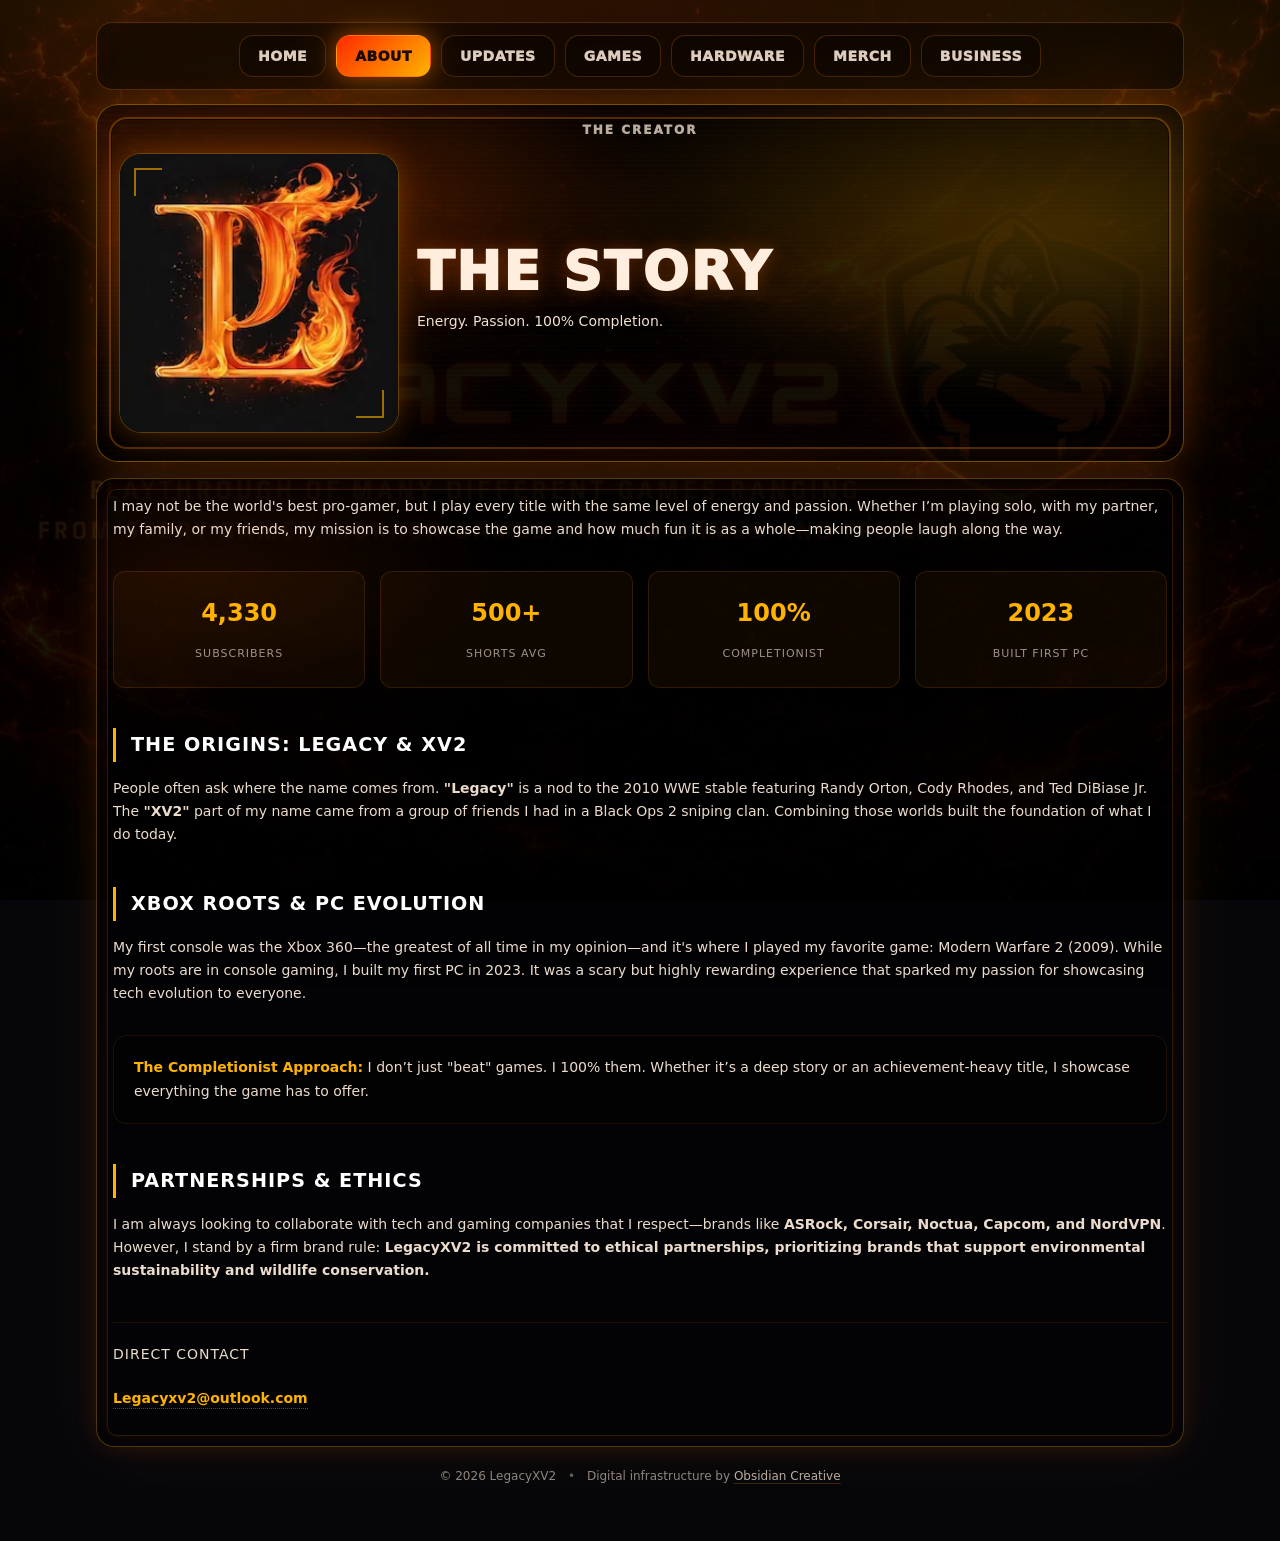
==== about.html @ 594a081a "Update about.html" ====
<!doctype html>
<html lang="en-GB">
<head>
  <meta charset="utf-8" />
  <meta name="viewport" content="width=device-width, initial-scale=1" />

  <title>About LegacyXV2 — Energy, Passion & Hardware</title>
  <meta name="description" content="The story behind LegacyXV2: From the WWE Legacy stable and BO2 sniping to 100% completionist runs and PC hardware." />
  <link rel="canonical" href="https://legacyxv2.co.uk/about.html" />

  <link rel="icon" href="/favicon.ico" />
  <link rel="stylesheet" href="/styles.css?v=13" />

  <style>
    .statGrid { display: grid; grid-template-columns: repeat(auto-fit, minmax(140px, 1fr)); gap: 15px; margin: 30px 0; }
    .statCard { background: rgba(255,140,0,0.05); border: 1px solid rgba(255,140,0,0.15); padding: 20px; border-radius: 12px; text-align: center; }
    .statNum { display: block; font-size: 1.5rem; font-weight: 800; color: #ffb300; margin-bottom: 4px; }
    .statLabel { font-size: 11px; text-transform: uppercase; letter-spacing: 1px; color: rgba(255,238,221,0.6); }
    
    .bioSection { line-height: 1.8; color: rgba(255,238,221,0.8); font-size: 0.95rem; }
    .bioSection p { margin-bottom: 20px; }
    .bioSection h3 { color: #fff; margin: 40px 0 15px; border-left: 3px solid #ffb300; padding-left: 15px; font-size: 1.2rem; text-transform: uppercase; letter-spacing: 1px; }
    
    .accent-box { padding: 20px; border-radius: 14px; background: rgba(0,0,0,0.3); border: 1px solid rgba(255,140,0,0.1); margin: 30px 0; }
    .accent-box strong { color: #ffb300; }

    .mailLink { font-weight: bold; color: #ffb300; text-decoration: none; border-bottom: 1px dotted rgba(255,179,0,0.4); padding-bottom: 2px; transition: color 0.2s; }
    .mailLink:hover { color: #fff; border-bottom-color: #fff; }
  </style>
</head>

<body class="about-page">
  <main class="wrap">

    <nav class="topnav" aria-label="Primary">
      <div class="navlinks">
        <a class="navlink" href="/">Home</a>
        <a class="navlink active" href="/about.html">About</a>
        <a class="navlink" href="/updates.html">Updates</a>
        <a class="navlink" href="/game.html">Games</a>
        <a class="navlink" href="/hardware.html">Hardware</a>
        <a class="navlink" href="/merch.html">Merch</a>
        <a class="navlink" href="/business.html">Business</a>
      </div>
    </nav>

    <header class="heroFrame">
      <div class="heroFrame__glow" aria-hidden="true"></div>
      <div class="heroFrame__inner">
        <div class="heroTop"><div class="heroTop__label">THE CREATOR</div></div>
        <div class="heroMain">
          <div class="heroLogo">
            <img src="/logo-256.webp" width="256" height="256" alt="LegacyXV2 logo" class="heroLogo__img" />
          </div>
          <div class="heroCopy">
            <h1 class="heroTitle">THE STORY</h1>
            <p class="heroSub">Energy. Passion. 100% Completion.</p>
          </div>
        </div>
      </div>
    </header>

    <section class="panel">
      <div class="panelBody bioSection">
        <p>I may not be the world's best pro-gamer, but I play every title with the same level of energy and passion. Whether I’m playing solo, with my partner, my family, or my friends, my mission is to showcase the game and how much fun it is as a whole—making people laugh along the way.</p>

        <div class="statGrid">
          <div class="statCard"><span class="statNum">4,330</span><span class="statLabel">Subscribers</span></div>
          <div class="statCard"><span class="statNum">500+</span><span class="statLabel">Shorts Avg</span></div>
          <div class="statCard"><span class="statNum">100%</span><span class="statLabel">Completionist</span></div>
          <div class="statCard"><span class="statNum">2023</span><span class="statLabel">Built First PC</span></div>
        </div>

        <h3>The Origins: Legacy & XV2</h3>
        <p>People often ask where the name comes from. <strong>"Legacy"</strong> is a nod to the 2010 WWE stable featuring Randy Orton, Cody Rhodes, and Ted DiBiase Jr. The <strong>"XV2"</strong> part of my name came from a group of friends I had in a Black Ops 2 sniping clan. Combining those worlds built the foundation of what I do today.</p>

        <h3>Xbox Roots & PC Evolution</h3>
        <p>My first console was the Xbox 360—the greatest of all time in my opinion—and it's where I played my favorite game: Modern Warfare 2 (2009). While my roots are in console gaming, I built my first PC in 2023. It was a scary but highly rewarding experience that sparked my passion for showcasing tech evolution to everyone.</p>

        <div class="accent-box">
          <p style="margin:0;"><strong>The Completionist Approach:</strong> I don’t just "beat" games. I 100% them. Whether it’s a deep story or an achievement-heavy title, I showcase everything the game has to offer.</p>
        </div>

        <h3>Partnerships & Ethics</h3>
        <p>I am always looking to collaborate with tech and gaming companies that I respect—brands like <strong>ASRock, Corsair, Noctua, Capcom, and NordVPN</strong>. However, I stand by a firm brand rule: <strong>LegacyXV2 is committed to ethical partnerships, prioritizing brands that support environmental sustainability and wildlife conservation.</strong></p>

        <div style="margin-top: 40px; border-top: 1px solid rgba(255,140,0,0.1); padding-top: 20px;">
          <p class="statLabel">Direct Contact</p>
          <p>
            <a href="mailto:Legacyxv2@outlook.com?subject=LegacyXV2%20Website%20Enquiry" class="mailLink">
              Legacyxv2@outlook.com
            </a>
          </p>
        </div>
      </div>
    </section>

    <footer class="footer">
      <p>
        © <span id="year"></span> LegacyXV2 
        <span class="footerSep">•</span> 
        Digital infrastructure by <a href="https://obsidiancreative.uk" target="_blank" rel="noopener">Obsidian Creative</a>
      </p>
    </footer>

  </main>

  <script>
    document.getElementById("year").textContent = new Date().getFullYear();
    requestAnimationFrame(() => document.documentElement.classList.add("ready"));
  </script>
</body>
</html>
---- styles.css ----
:root{
  --bg:#06060a;
  --text:#ffeedd;
  --muted:rgba(255,238,221,0.72);

  --card:rgba(0,0,0,0.58);
  --ember:#ff5a00;
  --ember2:#ffb300;
  --ember3:#ff2a00;

  --border:rgba(255,140,0,0.26);
  --borderStrong:rgba(255,179,0,0.36);

  --radius:18px;

  /* HUD extras */
  --hudLine: rgba(255,140,0,0.35);
  --hudLine2: rgba(255,179,0,0.22);
}

*{ box-sizing:border-box; }
html{ min-height:100%; }
body{ min-height:100svh; }

body{
  margin:0;
  font-family: ui-sans-serif, system-ui, -apple-system, Segoe UI, Roboto, Arial;
  color:var(--text);
  background-color: var(--bg);
  min-height: 100svh;
  position: relative;
}

/* Basic link safety */
a{ color: inherit; }
a:hover{ opacity: .98; }

/* =========================================================
   BACKGROUND
========================================================= */
body::before{
  content:"";
  position: fixed;
  inset: 0;
  z-index: -2;
  pointer-events: none;

  /* Default: gradients + background image */
  background:
    radial-gradient(1200px 600px at 50% 0%, rgba(255,90,0,0.18), transparent 60%),
    linear-gradient(rgba(0,0,0,0.74), rgba(0,0,0,0.82)),
    url("/bg.jpg");
  background-size: cover;
  background-position: center;
  background-repeat: no-repeat;
}

/* Prefer WebP via image-set when supported */
@supports (background-image: image-set(url("/bg-1280.webp") 1x)){
  body::before{
    background:
      radial-gradient(1200px 600px at 50% 0%, rgba(255,90,0,0.18), transparent 60%),
      linear-gradient(rgba(0,0,0,0.74), rgba(0,0,0,0.82)),
      image-set(
        url("/bg-1280.webp") 1x,
        url("/bg-1920.webp") 2x
      );
    background-size: cover;
    background-position: center;
    background-repeat: no-repeat;
  }
}

/* vignette overlay */
body::after{
  content:"";
  position: fixed;
  inset: 0;
  z-index: -1;
  pointer-events: none;
  background:
    radial-gradient(900px 420px at 12% 0%, rgba(255,140,0,.14), transparent 60%),
    radial-gradient(900px 500px at 88% 10%, rgba(255,179,0,.10), transparent 62%),
    linear-gradient(180deg, rgba(0,0,0,.22), rgba(0,0,0,.62));
  opacity: 1;
}

.wrap{
  max-width: 1120px;
  margin: 0 auto;
  padding: 22px 16px 46px;
}

/* ================= NAV ================= */
.topnav{
  display:flex;
  justify-content:center;
  align-items:center;
  gap: 12px;

  padding: 12px 14px;
  border-radius: 16px;

  background: rgba(0,0,0,0.45);
  border: 1px solid var(--border);

  /* MAX PERF: no blur on first paint */
  backdrop-filter: none;

  position: sticky;
  top: 12px;
  z-index: 50;
}

/* enable blur after first paint */
html.ready .topnav{
  backdrop-filter: blur(10px);
}

.navlinks{
  display:flex;
  align-items:center;
  justify-content:center;
  gap: 10px;
  flex-wrap: wrap;
  overflow: visible;
  max-width: 100%;
  min-width: 0;
}

.navlink{
  font-size: 14px;
  font-weight: 1000;
  padding: 12px 18px;
  border-radius: 14px;

  text-decoration:none;
  text-transform: uppercase;
  letter-spacing: 0.5px;

  color: rgba(255,238,221,0.85);
  background: rgba(0,0,0,0.30);
  border: 1px solid rgba(255,140,0,0.22);

  transition: transform 140ms ease, box-shadow 140ms ease, filter 140ms ease, background 140ms ease, border-color 140ms ease;

  flex: 0 0 auto;
  white-space: nowrap;
  text-align: center;
}

.navlink::before,
.navlink::after{
  content: none !important;
}

.navlink:hover{
  transform: translateY(-1px);
  border-color: rgba(255,179,0,0.40);
  background: rgba(0,0,0,0.42);
  box-shadow:
    0 0 16px rgba(255,90,0,0.22),
    0 0 30px rgba(255,179,0,0.14);
}

.navlink.active{
  color: #1a0b06;
  background: linear-gradient(135deg, var(--ember3), var(--ember2));
  border: 1px solid rgba(255, 140, 0, 0.25);
  box-shadow:
    0 0 20px rgba(255,90,0,0.44),
    0 0 42px rgba(255,179,0,0.26);
}

@media (max-width: 720px){
  .navlinks{
    justify-content: flex-start;
    overflow-x: auto;
    -webkit-overflow-scrolling: touch;
    scrollbar-width: none;
    padding: 6px 4px;
    flex-wrap: nowrap;
  }
  .navlinks::-webkit-scrollbar{ display:none; }
}

/* ================= HERO FRAME ================= */
.heroFrame{
  margin-top: 14px;
  position: relative;
  border-radius: 22px;
  overflow: hidden;

  border: 1px solid rgba(255,179,0,0.42);
  background: linear-gradient(180deg, rgba(0,0,0,0.78), rgba(0,0,0,0.34));

  box-shadow: 0 0 18px rgba(255,90,0,0.14);
}

html.ready .heroFrame{
  box-shadow:
    0 0 34px rgba(255,90,0,0.22),
    0 0 90px rgba(255,179,0,0.12);
}

.heroFrame__glow{
  position:absolute;
  inset:-60px;
  pointer-events:none;

  background:
    radial-gradient(700px 260px at 18% 35%, rgba(255,90,0,0.30), transparent 62%),
    radial-gradient(780px 280px at 85% 38%, rgba(255,179,0,0.22), transparent 62%),
    radial-gradient(700px 340px at 50% 120%, rgba(255,42,0,0.20), transparent 60%);

  filter: none;
  opacity: 0;
}

html.ready .heroFrame__glow{
  filter: blur(16px);
  opacity: 1;
  animation: emberFlicker 6.5s ease-in-out infinite;
}

@keyframes emberFlicker{
  0%, 100% { opacity: 0.98; transform: translateY(0px); }
  40%      { opacity: 0.93; transform: translateY(0.4px); }
  70%      { opacity: 1;    transform: translateY(-0.3px); }
}

.heroFrame__inner{
  position:relative;
  padding: 18px;
}

.heroFrame__inner::before{
  content:"";
  position:absolute;
  inset: 12px;
  border-radius: 18px;
  border: 2px solid rgba(255,140,0,0.30);
  pointer-events:none;
  box-shadow:
    inset 0 0 0 1px rgba(0,0,0,0.55),
    0 0 22px rgba(255,90,0,0.10);
}

.heroFrame__inner::after{
  content:"";
  position:absolute;
  inset: 0;
  pointer-events:none;
  opacity: 0.35;
  background: repeating-linear-gradient(
    to bottom,
    rgba(255,255,255,0.03),
    rgba(255,255,255,0.03) 1px,
    transparent 1px,
    transparent 5px
  );
}

.heroTop{
  display:flex;
  justify-content:center;
  position:relative;
  z-index:1;
  margin-bottom: 10px;
}

.heroTop__label{
  display:flex;
  align-items:center;
  gap: 10px;
  font-weight: 1000;
  text-transform: uppercase;
  letter-spacing: 2px;
  font-size: 12px;
  color: rgba(255,238,221,0.72);
}

.heroTop__dot{
  width: 10px;
  height: 2px;
  border-radius: 999px;
  background: linear-gradient(90deg, var(--ember3), var(--ember2));
  box-shadow: 0 0 12px rgba(255,90,0,0.35);
}

.heroMain{
  display:grid;
  grid-template-columns: 280px 1fr;
  gap: 18px;
  align-items:center;
  position:relative;
  z-index:1;
  padding: 6px 4px 10px;
}

.heroLogo{
  border-radius: 22px;
  overflow:hidden;
  background: rgba(0,0,0,0.34);
  border: 1px solid rgba(255,179,0,0.35);

  box-shadow: inset 0 0 0 2px rgba(0,0,0,0.55);

  position:relative;
  aspect-ratio: 1 / 1;
  z-index: 5;
}

html.ready .heroLogo{
  box-shadow:
    0 0 24px rgba(255,90,0,0.22),
    0 0 52px rgba(255,179,0,0.12),
    inset 0 0 0 2px rgba(0,0,0,0.55);
}

.heroLogo::before,
.heroLogo::after{
  content:"";
  position:absolute;
  width: 26px;
  height: 26px;
  border: 2px solid rgba(255,179,0,0.62);
  opacity: 0.95;
}

.heroLogo::before{
  top: 14px; left: 14px;
  border-right:none; border-bottom:none;
}

.heroLogo::after{
  bottom: 14px; right: 14px;
  border-left:none; border-top:none;
}

.heroLogo__img{
  width:100%;
  height:100%;
  object-fit: cover;
  display:block;
}

.heroTitle{
  margin: 0 0 8px;
  font-size: 54px;
  font-weight: 1000;
  text-transform: uppercase;
  letter-spacing: 2px;
  text-shadow: 0 0 10px rgba(0,0,0,0.65);
}

html.ready .heroTitle{
  text-shadow:
    0 0 16px rgba(255,90,0,0.26),
    0 0 36px rgba(255,179,0,0.14);
}

.heroSub{
  margin: 0 0 14px;
  color: rgba(255,238,221,0.94);
  line-height: 1.5;
  font-size: 14px;
  max-width: 760px;
  text-shadow: 0 0 10px rgba(0,0,0,0.55);
}

.heroRole{
  font-size: 12px;
  font-weight: 1000;
  letter-spacing: 1.8px;
  text-transform: uppercase;
  color: rgba(255,238,221,0.78);
  margin-bottom: 10px;
}

.heroChips{
  display:flex;
  flex-wrap: wrap;
  gap: 10px;
  margin: 0 0 16px;
}

.chip{
  padding: 10px 14px;
  border-radius: 999px;
  font-weight: 1000;
  text-transform: uppercase;
  letter-spacing: 1px;
  font-size: 12px;
  color: rgba(255,238,221,0.90);

  background: rgba(0,0,0,0.28);
  border: 1px solid rgba(255,140,0,0.22);
  box-shadow: inset 0 0 0 1px rgba(0,0,0,0.45);
}

/* ================= PANELS ================= */
.panel{
  margin-top: 16px;
  border-radius: var(--radius);
  background: linear-gradient(180deg, rgba(0,0,0,0.62), rgba(0,0,0,0.40));
  border: 1px solid rgba(255,179,0,0.30);
  overflow:hidden;
  position: relative;
  box-shadow: 0 0 14px rgba(255,90,0,0.08);
}

html.ready .panel{
  box-shadow:
    0 0 26px rgba(255,90,0,0.12),
    0 0 60px rgba(255,179,0,0.08);
}

.panel::before{
  content:"";
  position:absolute;
  inset:-2px;
  pointer-events:none;
  background: radial-gradient(520px 220px at 10% 10%, rgba(255,90,0,0.12), transparent 60%);
  filter: none;
  opacity: 0;
}

html.ready .panel::before{
  filter: blur(10px);
  opacity: 0.85;
  animation: emberFlicker 8s ease-in-out infinite;
}

.panel::after{
  content:"";
  position:absolute;
  inset: 10px;
  border-radius: calc(var(--radius) - 8px);
  pointer-events:none;
  border: 1px solid rgba(255,140,0,0.20);
  box-shadow:
    inset 0 0 0 1px rgba(0,0,0,0.55),
    0 0 18px rgba(255,90,0,0.10);
  opacity: .9;
}

.panelHead{
  position:relative;
  z-index:1;
  padding: 14px 16px;
  border-bottom: 1px solid rgba(255,140,0,0.22);
  background: linear-gradient(180deg, rgba(0,0,0,0.45), rgba(0,0,0,0.20));
}

.panelHead--split{
  display:flex;
  align-items: baseline;
  justify-content: space-between;
  gap: 12px;
}

.panelTitle{
  margin: 0;
  font-size: 16px;
  font-weight: 1000;
  letter-spacing: 2.6px;
  text-transform: uppercase;
  color: rgba(255,238,221,0.92);
  text-shadow: 0 0 14px rgba(255,90,0,0.18);
}

.panelBody{
  position:relative;
  z-index:1;
  padding: 16px;
}

.panelBody p{
  margin: 0 0 10px;
  line-height: 1.65;
  font-size: 14px;
  color: rgba(255,238,221,0.92);
}

@media (hover:hover) and (pointer:fine){
  .panel{
    transition: transform 160ms ease, box-shadow 160ms ease, border-color 160ms ease;
  }
  .panel:hover{
    transform: translateY(-2px);
    border-color: rgba(255,179,0,0.44);
    box-shadow:
      0 0 36px rgba(255,90,0,0.18),
      0 0 90px rgba(255,179,0,0.12);
  }
}

/* ================= UNIVERSAL GRIDS ================= */
.cardsGrid{
  display:grid;
  grid-template-columns: 1fr;
  gap: 14px;
}

@media (min-width: 820px){
  .cardsGrid{ grid-template-columns: repeat(2, 1fr); }
}
@media (min-width: 1180px){
  .cardsGrid{ grid-template-columns: repeat(3, 1fr); }
}

.mediaCard{
  border-radius: 16px;
  overflow:hidden;
  border: 1px solid rgba(255,140,0,0.22);
  background: rgba(0,0,0,0.28);
  box-shadow: inset 0 0 0 1px rgba(0,0,0,0.55);
  display:flex;
  flex-direction:column;
  min-width: 0;
}

.mediaThumb{
  position:relative;
  width:100%;
  aspect-ratio: 16 / 9;
  background: rgba(0,0,0,0.35);
  border-bottom: 1px solid rgba(255,140,0,0.18);
}

.mediaThumb img{
  position:absolute;
  inset:0;
  width:100%;
  height:100%;
  object-fit: contain;   /* ← change */
  background:#000;       /* prevents transparent gaps */
  display:block;
}

.mediaBody{
  padding: 12px 14px 14px;
  display:flex;
  flex-direction:column;
  gap: 10px;
}

.mediaTitle{
  margin:0;
  font-size: 13px;
  font-weight: 1000;
  letter-spacing: 1px;
  text-transform: uppercase;
  color: rgba(255,238,221,0.92);
}

.mediaText{
  margin:0;
  font-size: 12px;
  line-height: 1.55;
  color: rgba(255,238,221,0.74);
}

.mediaActions{
  margin-top: 2px;
  display:flex;
  gap: 10px;
  flex-wrap: wrap;
}

/* ================= GAMES: GRID + CARDS ================= */
body.games .gamesGrid{
  display:grid;
  grid-template-columns: repeat(5, minmax(0, 1fr));
  gap: 14px;
}

@media (max-width: 1100px){
  body.games .gamesGrid{ grid-template-columns: repeat(3, minmax(0, 1fr)); }
}
@media (max-width: 720px){
  body.games .gamesGrid{ grid-template-columns: repeat(2, minmax(0, 1fr)); }
}

body.games .gameCard{
  border-radius: 18px;
  overflow: hidden;
  border: 1px solid rgba(255,140,0,0.18);
  background: rgba(0,0,0,0.26);
  box-shadow: inset 0 0 0 1px rgba(0,0,0,0.55);
  transform: translateZ(0);
  transition: transform .18s ease, box-shadow .18s ease, border-color .18s ease;
  display:flex;
  flex-direction:column;
}

body.games .gameCard:hover{
  transform: translateY(-3px);
  border-color: rgba(255,140,0,0.35);
  box-shadow:
    0 10px 26px rgba(0,0,0,0.35),
    0 0 0 1px rgba(255,140,0,0.18) inset,
    0 0 22px rgba(255,140,0,0.12);
}

body.games .gameMedia{
  position: relative;
  aspect-ratio: 2 / 3;
  background: rgba(0,0,0,0.35);
  border-bottom: 1px solid rgba(255,140,0,0.18);
  overflow:hidden;
}

body.games .gameMedia img{
  width:100%;
  height:100%;
  object-fit: cover;
  display:block;
  transform: scale(1.01);
  transition: transform .25s ease;
}

body.games .gameCard:hover .gameMedia img{
  transform: scale(1.06);
}

body.games .gameBody{ padding: 12px; }

body.games .gameTitle{
  margin: 0 0 6px;
  font-size: 12px;
  font-weight: 1000;
  letter-spacing: 1px;
  text-transform: uppercase;
  color: rgba(255,238,221,0.95);
}

body.games .gameDesc{
  margin: 0 0 10px;
  font-size: 12px;
  line-height: 1.5;
  color: rgba(255,238,221,0.72);
  min-height: 36px;
}

body.games .gameLinks{
  display:flex;
  flex-wrap:wrap;
  gap:10px;
  align-items:center;
  justify-content: space-between;
}

body.games .miniLinksRow{
  display:flex;
  gap:10px;
  flex-wrap:wrap;
  align-items:center;
}

body.games .gameTag{
  font-size: 11px;
  font-weight: 900;
  letter-spacing: .8px;
  text-transform: uppercase;
  padding: 6px 10px;
  border-radius: 999px;
  border: 1px solid rgba(255,140,0,0.18);
  background: rgba(0,0,0,0.18);
  color: rgba(255,238,221,0.85);
  opacity: .95;
}

body.games .gameQuick{
  text-decoration:none;
  font-size:12px;
  font-weight: 900;
  letter-spacing: .6px;
  text-transform: uppercase;
  color: rgba(255,238,221,0.88);
  border-bottom: 1px solid rgba(255,140,0,0.22);
  padding-bottom: 2px;
  transition: opacity .15s ease, border-color .15s ease;
  cursor: pointer;
  background: none;
  border-left: none;
  border-right: none;
  border-top: none;
}

body.games .gameQuick:hover{
  opacity: 1;
  border-bottom-color: rgba(255,140,0,0.55);
}

/* ================= VIDEOS: PLAYLIST GRID ================= */
.playlistGrid{
  display: grid;
  grid-template-columns: 1fr;
  gap: 14px;
}
@media (min-width: 820px){
  .playlistGrid{ grid-template-columns: repeat(2, 1fr); }
}
@media (min-width: 1180px){
  .playlistGrid{ grid-template-columns: repeat(3, 1fr); }
}
.playlistCard{
  border-radius: 16px;
  overflow: hidden;
  border: 1px solid rgba(255,140,0,0.22);
  background: rgba(0,0,0,0.28);
  box-shadow: inset 0 0 0 1px rgba(0,0,0,0.55);
  display:flex;
  flex-direction:column;
}
.playlistHead{
  padding: 12px 14px;
  border-bottom: 1px solid rgba(255,140,0,0.18);
  background: linear-gradient(180deg, rgba(0,0,0,0.45), rgba(0,0,0,0.22));
}
.playlistTitle{
  margin: 0;
  font-size: 13px;
  font-weight: 1000;
  letter-spacing: 1px;
  text-transform: uppercase;
  color: rgba(255,238,221,0.92);
}
.playlistFrame{
  position: relative;
  width: 100%;
  aspect-ratio: 16 / 9;
  background: rgba(0,0,0,0.35);
  border-bottom: 1px solid rgba(255,140,0,0.18);
}
.playlistFrame iframe{
  position:absolute;
  inset:0;
  width:100%;
  height:100%;
  border:0;
}
.playlistFoot{
  padding: 12px 14px 14px;
  display:flex;
  align-items:center;
  justify-content:space-between;
  gap: 12px;
  border-top: 1px solid rgba(255,140,0,0.12);
  background: linear-gradient(180deg, rgba(0,0,0,0.10), rgba(0,0,0,0.22));
}
.playlistNote{
  margin: 0;
  font-size: 12px;
  color: rgba(255,238,221,0.74);
}

/* ================= HOME: INTRO VIDEO ================= */
.introVideo{
  width: 100%;
  border-radius: 16px;
  overflow: hidden;
  border: 1px solid rgba(255,140,0,0.18);
  background: rgba(0,0,0,0.28);
  box-shadow: inset 0 0 0 1px rgba(0,0,0,0.55);
  aspect-ratio: 16 / 9;
}

.ytLite{
  position: relative;
  display: grid;
  place-items: center;
}

.ytLite iframe{
  width: 100%;
  height: 100%;
  display: block;
  border: 0;
}

.ytLite__thumb{
  position: absolute;
  inset: 0;
  width: 100%;
  height: 100%;
  object-fit: cover;
  display: block;
  filter: none;
  transform: none;
}

html.ready .ytLite__thumb{
  filter: saturate(1.02) contrast(1.02);
  transform: scale(1.02);
}

.ytLite::after{
  content:"";
  position:absolute;
  inset:0;
  pointer-events:none;
  background: radial-gradient(600px 240px at 50% 30%, rgba(255,179,0,0.10), transparent 60%),
              linear-gradient(180deg, rgba(255,90,0,0.10), rgba(0,0,0,0.55));
}

.ytLite__btn{
  position: absolute;
  inset: 0;
  width: 100%;
  height: 100%;
  border: 0;
  background: transparent;
  cursor: pointer;
  z-index: 2;
}

.ytLite__play{
  width: 76px;
  height: 54px;
  border-radius: 14px;
  background: linear-gradient(135deg, var(--ember3), var(--ember2));
  box-shadow:
    0 0 18px rgba(255,90,0,0.30),
    0 0 46px rgba(255,179,0,0.18),
    inset 0 0 0 1px rgba(0,0,0,0.25);
  position: relative;
}

.ytLite__play::before{
  content:"";
  position:absolute;
  left: 30px;
  top: 16px;
  width: 0;
  height: 0;
  border-left: 16px solid #1a0b06;
  border-top: 11px solid transparent;
  border-bottom: 11px solid transparent;
}

.ytLite__btn:focus-visible{
  outline: 3px solid rgba(255,179,0,0.45);
  outline-offset: 4px;
}

/* ================= PC SPECS / RIG GRID ================= */
.rigGrid{
  display:grid;
  grid-template-columns: repeat(3, 1fr);
  gap: 14px;
}

.rigCard{
  border-radius: 16px;
  overflow:hidden;
  border: 1px solid rgba(255,140,0,0.18);
  background: rgba(0,0,0,0.28);
  box-shadow: inset 0 0 0 1px rgba(0,0,0,0.55);
}

.rigMedia{
  position:relative;
  overflow:hidden;
  border-bottom: 1px solid rgba(255,140,0,0.18);
  aspect-ratio: 16 / 10;
}

.rigMedia img{
  width:100%;
  height:100%;
  object-fit: cover;
  display:block;
  transform: none;
}

html.ready .rigMedia img{
  transform: scale(1.02);
}

.rigMedia::after{
  content:"";
  position:absolute;
  inset:0;
  pointer-events:none;
  background: linear-gradient(180deg, rgba(255,90,0,0.08), rgba(0,0,0,0.55));
  box-shadow:
    inset 0 0 0 1px rgba(255,140,0,0.25),
    inset 0 -40px 60px rgba(0,0,0,0.65);
}

.rigLabel{
  position:absolute;
  left:12px;
  bottom:12px;
  padding:6px 10px;
  font-size:11px;
  font-weight:1000;
  letter-spacing:1px;
  text-transform:uppercase;

  color:#1a0b06;
  background: linear-gradient(135deg, var(--ember3), var(--ember2));
  border-radius:999px;

  box-shadow:
    0 0 14px rgba(255,90,0,0.35),
    0 0 28px rgba(255,179,0,0.18);
}

.rigContent{ padding: 12px 12px 14px; }

.rigTitle{
  margin: 0 0 10px;
  font-size: 13px;
  font-weight: 1000;
  letter-spacing: 1px;
  text-transform: uppercase;
  color: rgba(255,238,221,0.92);
}

.rigList{
  margin: 0;
  padding-left: 18px;
  color: rgba(255,238,221,0.84);
  line-height: 1.55;
  font-size: 13px;
}

.rigList li{ margin: 6px 0; }

/* ================= HOME: ABOUT + SOCIAL SIDE BY SIDE ================= */
.grid2{
  display:grid;
  grid-template-columns: 1fr 1fr;
  gap: 14px;
  align-items: start;
}

@media (max-width: 980px){
  .grid2{ grid-template-columns: 1fr; }
}

.aboutDivider{
  height: 1px;
  background: rgba(255,140,0,0.18);
  margin: 12px 0 12px;
  border-radius: 999px;
}

.linksGrid{
  display:grid;
  grid-template-columns: 1fr;
  gap: 10px;
}

/* ================= ENQUIRIES ================= */
.formGrid{
  display:grid;
  grid-template-columns: 1fr;
  gap: 12px;
}

@media (min-width: 820px){
  .formGrid{ grid-template-columns: 1fr 1fr; }
  .formGrid .full{ grid-column: 1 / -1; }
}

.field label{
  display:block;
  font-size: 12px;
  font-weight: 1000;
  letter-spacing: 1px;
  text-transform: uppercase;
  color: rgba(255,238,221,0.78);
  margin: 0 0 8px;
}

.input, .textarea{
  width: 100%;
  border-radius: 14px;
  padding: 12px 12px;
  color: rgba(255,238,221,0.92);
  background: rgba(0,0,0,0.28);
  border: 1px solid rgba(255,140,0,0.22);
  outline: none;
  box-shadow: inset 0 0 0 1px rgba(0,0,0,0.45);
}

.textarea{
  min-height: 120px;
  resize: vertical;
}

.input:focus, .textarea:focus{
  border-color: rgba(255,179,0,0.45);
  box-shadow:
    0 0 0 3px rgba(255,179,0,0.14),
    inset 0 0 0 1px rgba(0,0,0,0.45);
}

.checkRow{
  display:flex;
  align-items:flex-start;
  gap: 10px;
  color: rgba(255,238,221,0.78);
  font-size: 12px;
  line-height: 1.55;
}

.checkRow input{
  margin-top: 3px;
  transform: scale(1.05);
}

.noticeBox{
  border-radius: 16px;
  border: 1px solid rgba(255,140,0,0.22);
  background: rgba(0,0,0,0.28);
  padding: 12px 14px;
  color: rgba(255,238,221,0.72);
  font-size: 12px;
  line-height: 1.6;
}

.successBox{
  display:flex;
  align-items:center;
  gap: 10px;
  border-radius: 16px;
  border: 1px solid rgba(255,179,0,0.30);
  background: rgba(0,0,0,0.34);
  padding: 12px 14px;
  font-weight: 1000;
}

/* ================= LINKS / BUTTONS ================= */
.btnPrimary{
  display:flex;
  align-items:center;
  justify-content:center;
  padding: 16px 18px;
  border-radius: 16px;

  font-weight: 1000;
  letter-spacing: 0.6px;
  text-transform: uppercase;
  text-decoration:none;

  color: #1a0b06;
  background: linear-gradient(135deg, var(--ember3), var(--ember2));
  border: 1px solid rgba(255, 140, 0, 0.25);

  box-shadow:
    0 0 18px rgba(255, 90, 0, 0.26),
    0 0 52px rgba(255,179,0,0.16),
    inset 0 0 0 1px rgba(0,0,0,0.25);

  transition: transform 140ms ease, filter 140ms ease, box-shadow 140ms ease;
}

.btnPrimary:hover{
  transform: translateY(-1px);
  filter: brightness(1.06);
}

.btnGhost{
  display:flex;
  align-items:center;
  justify-content:center;
  padding: 14px 16px;
  border-radius: 16px;

  font-weight: 1000;
  letter-spacing: 0.6px;
  text-transform: uppercase;
  text-decoration:none;

  color: rgba(255,238,221,0.92);
  background: rgba(0,0,0,0.28);
  border: 1px solid rgba(255,140,0,0.22);

  box-shadow: inset 0 0 0 1px rgba(0,0,0,0.35);

  transition: transform 140ms ease, filter 140ms ease, border-color 140ms ease, background 140ms ease;
}

.btnGhost:hover{
  transform: translateY(-1px);
  border-color: rgba(255,179,0,0.40);
  background: rgba(0,0,0,0.40);
}

.miniLink{
  display:inline-block;
  padding: 8px 12px;
  border-radius: 12px;
  font-size: 12px;
  font-weight: 1000;
  text-transform: uppercase;
  letter-spacing: 0.6px;
  text-decoration:none;

  color: #1a0b06;
  background: linear-gradient(135deg, var(--ember3), var(--ember2));
  box-shadow:
    0 0 18px rgba(255, 90, 0, 0.26),
    0 0 52px rgba(255,179,0,0.16);

  transition: transform 140ms ease, filter 140ms ease;
}

.miniLink:hover{
  transform: translateY(-1px);
  filter: brightness(1.05);
}

/* ================= FOOTER ================= */
.footer{
  text-align:center;
  margin-top: 22px;
  font-size: 12px;
  color: rgba(255,238,221,0.55);
}
.footer a{
  color: rgba(255,238,221,0.72);
  text-decoration:none;
  border-bottom: 1px solid rgba(255,140,0,0.22);
}
.footer a:hover{
  border-bottom-color: rgba(255,140,0,0.55);
}
.footerSep{
  opacity:.7;
  margin: 0 8px;
}

/* ================= RESPONSIVE ================= */
@media (max-width: 980px){
  .heroMain{ grid-template-columns: 240px 1fr; }
  .heroTitle{ font-size: 46px; }
  .rigGrid{ grid-template-columns: 1fr 1fr; }
}

@media (max-width: 720px){
  .heroMain{
    grid-template-columns: 240px 1fr;
    text-align: left;
  }
  .heroTitle{ font-size: 42px; }
}

@media (max-width: 520px){
  .heroMain{
    grid-template-columns: 1fr;
    text-align: center;
  }
  .heroTitle{ font-size: 34px; }
  .heroChips{ justify-content: center; }
  .rigGrid{ grid-template-columns: 1fr; }
}

/* ================= SMALL UI HELPERS ================= */
.smallNote,
.tinyNote{
  margin: 0 0 10px;
  line-height: 1.6;
  color: rgba(255,238,221,0.74);
}

.tinyNote{
  margin-top: 10px;
  font-size: 12px;
}

/* Actions row for forms */
.actions{
  display:flex;
  align-items:center;
  gap: 12px;
  flex-wrap: wrap;
}

/* Status pill */
.formStatus{
  display:inline-flex;
  align-items:center;
  min-height: 42px;
  padding: 10px 12px;
  border-radius: 14px;
  font-size: 12px;
  font-weight: 1000;
  letter-spacing: 0.6px;
  text-transform: uppercase;
  border: 1px solid rgba(255,140,0,0.22);
  background: rgba(0,0,0,0.22);
  color: rgba(255,238,221,0.72);
}

.formStatus[data-kind="busy"]{
  border-color: rgba(255,179,0,0.30);
  color: rgba(255,238,221,0.85);
}

.formStatus[data-kind="ok"]{
  border-color: rgba(255,179,0,0.40);
  color: rgba(255,238,221,0.92);
  box-shadow: 0 0 18px rgba(255,90,0,0.14);
}

.formStatus[data-kind="error"]{
  border-color: rgba(255,90,0,0.40);
  color: rgba(255,238,221,0.92);
  box-shadow: 0 0 18px rgba(255,42,0,0.14);
}

/* ================= UPDATES GRID ================= */
.updatesGrid{
  display: grid;
  gap: 14px;
  grid-template-columns: 1fr;
}

@media (min-width: 820px){
  .updatesGrid{ grid-template-columns: repeat(2, 1fr); }
}

@media (min-width: 1180px){
  .updatesGrid{ grid-template-columns: repeat(3, 1fr); }
}

.updateCard{
  border-radius: 16px;
  overflow: hidden;
  border: 1px solid rgba(255,140,0,0.18);
  background: rgba(0,0,0,0.28);
  box-shadow: inset 0 0 0 1px rgba(0,0,0,0.55);
  display: flex;
  flex-direction: column;
}

.updateTop{
  display:flex;
  align-items:center;
  justify-content: space-between;
  gap: 10px;
  padding: 12px;
  border-bottom: 1px solid rgba(255,140,0,0.18);
  background: rgba(0,0,0,0.22);
}

.updateMeta{
  font-size: 12px;
  font-weight: 1000;
  letter-spacing: 1px;
  text-transform: uppercase;
  color: rgba(255,238,221,0.80);
}

.updateBodyWrap{
  padding: 12px;
  display:flex;
  flex-direction: column;
  gap: 10px;
}

.thumbLink{
  display:block;
  border-radius: 14px;
  overflow:hidden;
  border: 1px solid rgba(255,140,0,0.18);
  background: rgba(0,0,0,0.35);
  aspect-ratio: 16 / 9;
}

.thumbImg{
  width: 100%;
  height: 100%;
  object-fit: cover;
  display:block;
}

/* ================= MODAL ================= */
.modal{
  position: fixed;
  inset: 0;
  z-index: 9999;
  display: none;
}
.modal.is-open{ display: block; }

.modal__backdrop{
  position: absolute;
  inset: 0;
  background: rgba(0,0,0,0.70);
}

.modal__panel{
  position: relative;
  width: min(720px, calc(100vw - 28px));
  margin: 7vh auto 0;
  border-radius: 18px;
  border: 1px solid rgba(255,140,0,0.22);
  background: rgba(0,0,0,0.72);
  box-shadow: 0 20px 70px rgba(0,0,0,0.55);
  overflow: hidden;
  transform: translateY(6px);
}
html.ready .modal__panel{ backdrop-filter: blur(10px); }

.modal__head{
  display:flex;
  align-items:center;
  justify-content: space-between;
  gap: 12px;
  padding: 14px 16px;
  border-bottom: 1px solid rgba(255,140,0,0.16);
  background: linear-gradient(180deg, rgba(0,0,0,0.42), rgba(0,0,0,0.20));
}

.modal__title{
  margin: 0;
  font-size: 14px;
  font-weight: 1000;
  letter-spacing: 1.2px;
  text-transform: uppercase;
  color: rgba(255,238,221,0.92);
}

.modal__close{
  border: 1px solid rgba(255,140,0,0.22);
  background: rgba(0,0,0,0.35);
  color: rgba(255,238,221,0.88);
  border-radius: 12px;
  padding: 8px 10px;
  cursor: pointer;
  font-weight: 1000;
  line-height: 1;
}

.modal__body{ padding: 16px; }

.modal__foot{
  padding: 12px 16px 16px;
  border-top: 1px solid rgba(255,140,0,0.12);
}

.modal__body h4{
  margin: 0 0 8px;
  font-size: 12px;
  font-weight: 1000;
  letter-spacing: 1px;
  text-transform: uppercase;
  color: rgba(255,238,221,0.92);
}
.modal__body p{
  margin: 0 0 12px;
  line-height: 1.65;
  color: rgba(255,238,221,0.84);
  font-size: 13px;
}

body.modal-open{ overflow: hidden; }

/* ================= UPDATES HERO MOBILE TIGHTEN ================= */

@media (max-width: 520px){

  .heroFrame__inner{
    padding: 14px;
  }

  .heroMain{
    gap: 12px;
  }

  .heroLogo{
    max-width: 200px;
    margin: 0 auto;
  }

  .heroTitle{
    font-size: 30px;
  }

  .heroSub{
    font-size: 13px;
  }

}

/* Samsung Internet */
html { -webkit-text-size-adjust: 100%; text-size-adjust: 100%; }
img { max-width: 100%; height: auto; }

/* =========================================
   HARDWARE PAGE STYLES
   ========================================= */

.hwGrid2 {
  display: grid;
  grid-template-columns: 1.1fr .9fr;
  gap: 14px;
}

.embedFrame {
  aspect-ratio: 16 / 9;
  border-radius: 16px;
  overflow: hidden;
  border: 1px solid rgba(255,140,0,0.18);
  background: rgba(0,0,0,0.28);
  box-shadow: inset 0 0 0 1px rgba(0,0,0,0.55);
}

.embedFrame iframe {
  width: 100%;
  height: 100%;
  border: 0;
  display: block;
}

.recGrid {
  display: grid;
  grid-template-columns: repeat(3, 1fr);
  gap: 14px;
}

.recCard {
  border-radius: 16px;
  overflow: hidden;
  border: 1px solid rgba(255,140,0,0.18);
  background: rgba(0,0,0,0.28);
  box-shadow: inset 0 0 0 1px rgba(0,0,0,0.55);
  padding: 12px;
  display: flex;
  flex-direction: column;
}

.recTitle {
  margin: 0 0 8px;
  font-size: 13px;
  font-weight: 1000;
  letter-spacing: 1px;
  text-transform: uppercase;
  color: rgba(255,238,221,0.92);
  display: flex;
  align-items: center;
  justify-content: space-between;
  gap: 10px;
}

.recTag {
  font-size: 11px;
  padding: 6px 10px;
  border-radius: 999px;
  border: 1px solid rgba(255,140,0,0.22);
  color: rgba(255,238,221,0.82);
  background: rgba(0,0,0,0.22);
  white-space: nowrap;
}

.recList {
  margin: 0;
  padding-left: 18px;
  color: rgba(255,238,221,0.78);
  line-height: 1.55;
  font-size: 13px;
}

.mutedNote {
  margin: 0;
  color: rgba(255,238,221,0.70);
  line-height: 1.55;
  font-size: 13px;
}

/* --- AFFILIATE GEAR STYLES --- */
.disclaimerBox {
  padding: 12px;
  border-radius: 8px;
  background: rgba(0,0,0,0.2);
  border-left: 3px solid rgba(255,140,0,0.5);
  margin-bottom: 20px;
}

.gearList {
  margin: 0;
  padding: 0;
  list-style: none;
  display: flex;
  flex-direction: column;
  gap: 10px;
}

.gearItem {
  display: flex;
  justify-content: space-between;
  align-items: center;
  padding-bottom: 10px;
  border-bottom: 1px solid rgba(255,255,255,0.05);
}

.gearItem:last-child {
  border-bottom: none;
  padding-bottom: 0;
}

.gearInfo {
  display: flex;
  flex-direction: column;
}

.gearType {
  font-size: 10px;
  text-transform: uppercase;
  color: #ffb300;
  letter-spacing: 0.5px;
  font-weight: bold;
}

.gearName {
  font-size: 12px;
  color: rgba(255,238,221,0.9);
  max-width: 180px;
}

.btn-affiliate {
  background: rgba(255,140,0,0.15);
  color: rgba(255,238,221,0.9);
  border: 1px solid rgba(255,140,0,0.4);
  padding: 6px 12px;
  border-radius: 6px;
  text-decoration: none;
  font-size: 11px;
  font-weight: bold;
  transition: all 0.2s;
  white-space: nowrap;
}

.btn-affiliate:hover {
  background: rgba(255,140,0,0.4);
  border-color: rgba(255,140,0,0.8);
  color: #fff;
}

/* --- MOBILE RESPONSIVENESS --- */
@media (max-width: 980px) {
  .hwGrid2 { grid-template-columns: 1fr; }
  .recGrid { grid-template-columns: 1fr; }
}
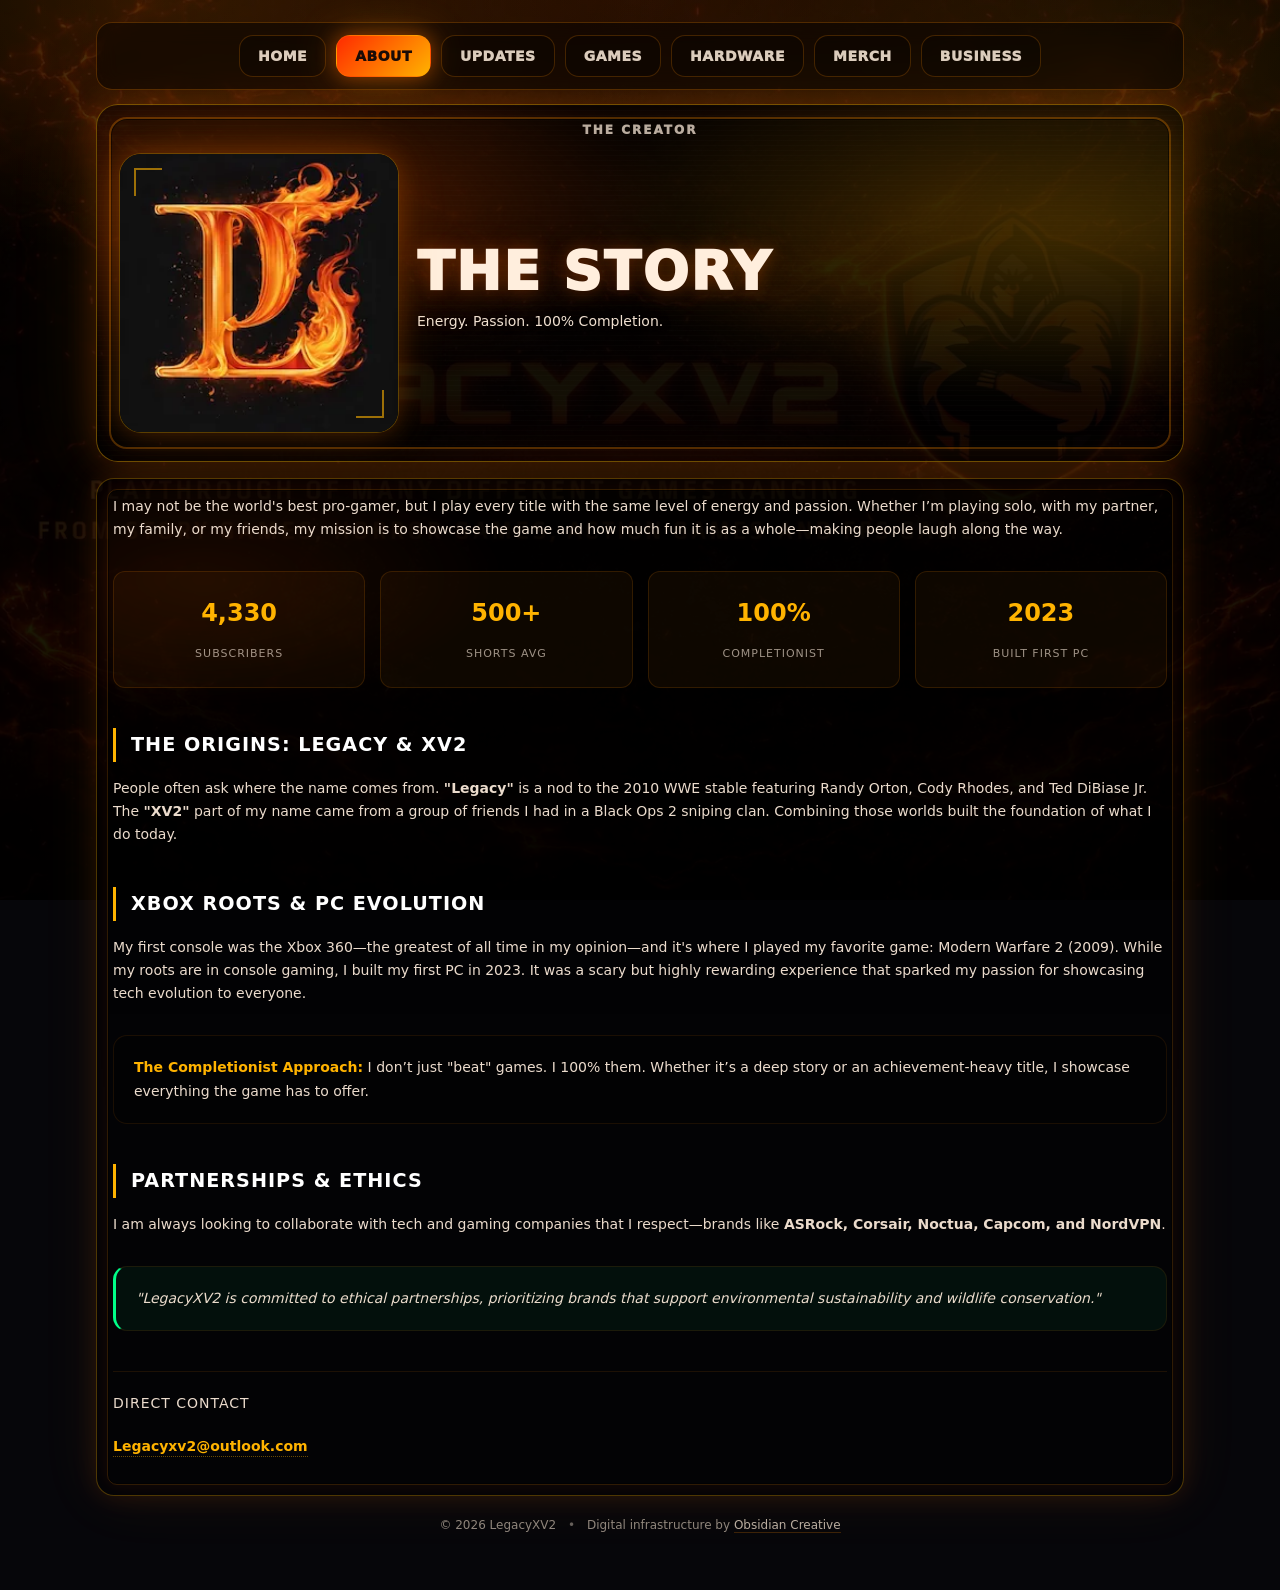
==== commit c5b67ddf: "Update about.html" ====
--- a/about.html
+++ b/about.html
@@ -81,8 +81,15 @@
           <p style="margin:0;"><strong>The Completionist Approach:</strong> I don’t just "beat" games. I 100% them. Whether it’s a deep story or an achievement-heavy title, I showcase everything the game has to offer.</p>
         </div>
 
-        <h3>Partnerships & Ethics</h3>
-        <p>I am always looking to collaborate with tech and gaming companies that I respect—brands like <strong>ASRock, Corsair, Noctua, Capcom, and NordVPN</strong>. However, I stand by a firm brand rule: <strong>LegacyXV2 is committed to ethical partnerships, prioritizing brands that support environmental sustainability and wildlife conservation.</strong></p>
+                <h3>Partnerships & Ethics</h3>
+        <p>I am always looking to collaborate with tech and gaming companies that I respect—brands like <strong>ASRock, Corsair, Noctua, Capcom, and NordVPN</strong>.</p>
+        
+        <div class="accent-box" style="border-left: 3px solid #00ff88; background: rgba(0, 255, 136, 0.05);">
+          <p style="margin:0; font-style: italic;">
+            "LegacyXV2 is committed to ethical partnerships, prioritizing brands that support environmental sustainability and wildlife conservation."
+          </p>
+        </div>
+
 
         <div style="margin-top: 40px; border-top: 1px solid rgba(255,140,0,0.1); padding-top: 20px;">
           <p class="statLabel">Direct Contact</p>
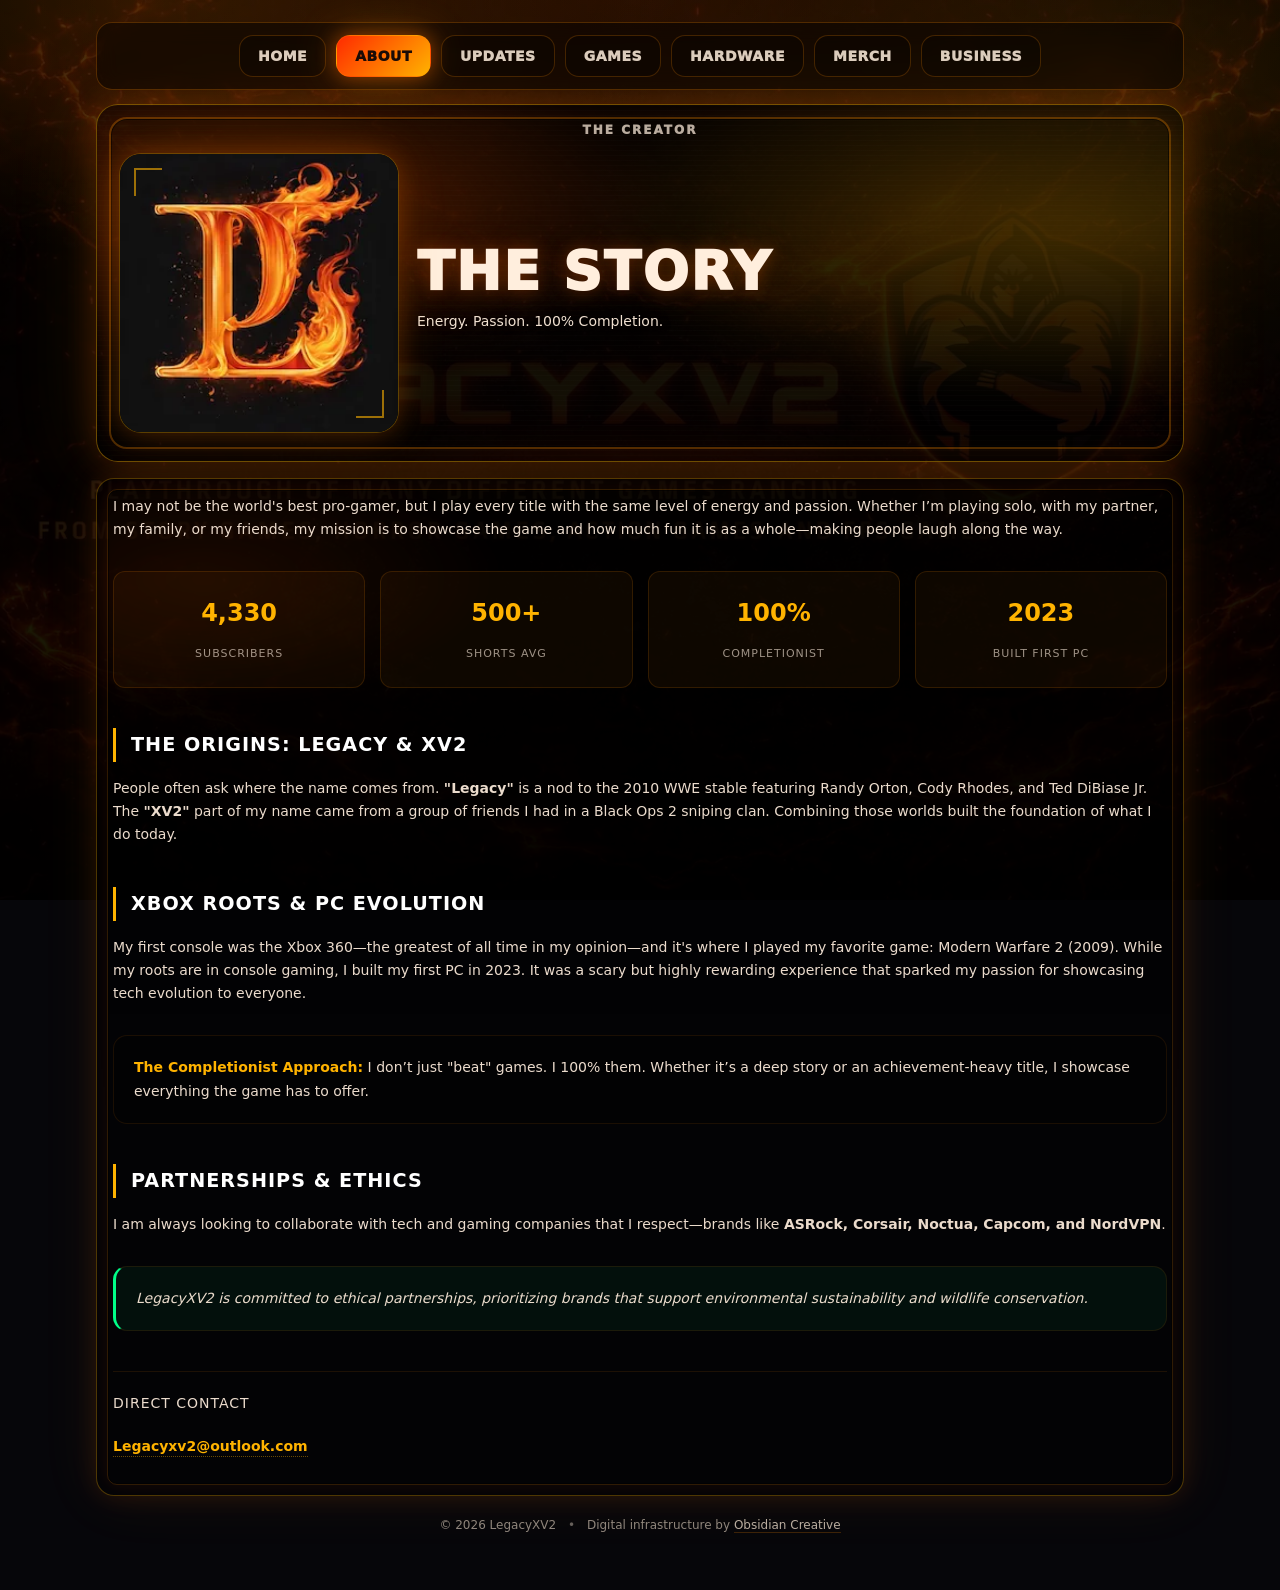
==== commit a87c73a6: "Update about.html" ====
--- a/about.html
+++ b/about.html
@@ -86,7 +86,7 @@
         
         <div class="accent-box" style="border-left: 3px solid #00ff88; background: rgba(0, 255, 136, 0.05);">
           <p style="margin:0; font-style: italic;">
-            "LegacyXV2 is committed to ethical partnerships, prioritizing brands that support environmental sustainability and wildlife conservation."
+            LegacyXV2 is committed to ethical partnerships, prioritizing brands that support environmental sustainability and wildlife conservation.
           </p>
         </div>
 
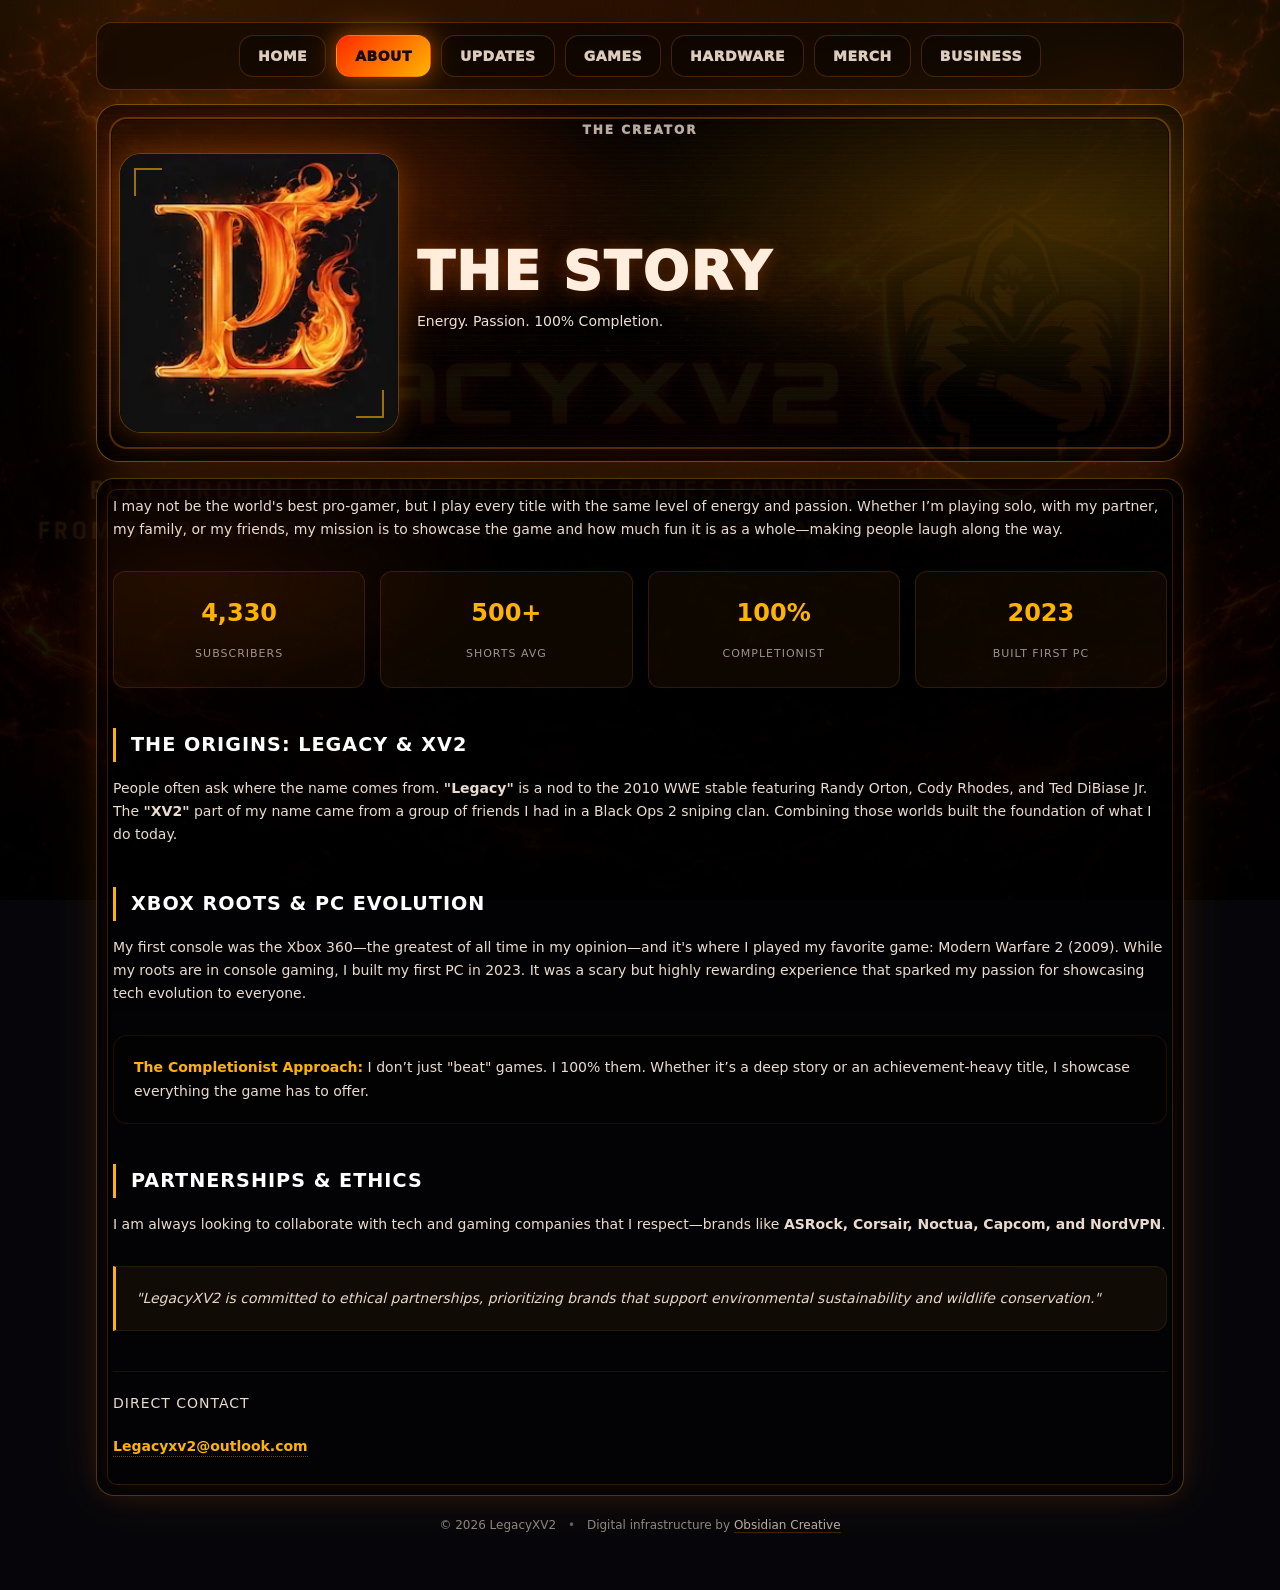
==== commit 523f1a66: "Update about.html" ====
--- a/about.html
+++ b/about.html
@@ -81,14 +81,15 @@
           <p style="margin:0;"><strong>The Completionist Approach:</strong> I don’t just "beat" games. I 100% them. Whether it’s a deep story or an achievement-heavy title, I showcase everything the game has to offer.</p>
         </div>
 
-                <h3>Partnerships & Ethics</h3>
-        <p>I am always looking to collaborate with tech and gaming companies that I respect—brands like <strong>ASRock, Corsair, Noctua, Capcom, and NordVPN</strong>.</p>
-        
-        <div class="accent-box" style="border-left: 3px solid #00ff88; background: rgba(0, 255, 136, 0.05);">
-          <p style="margin:0; font-style: italic;">
-            LegacyXV2 is committed to ethical partnerships, prioritizing brands that support environmental sustainability and wildlife conservation.
-          </p>
-        </div>
+               <h3>Partnerships & Ethics</h3>
+<p>I am always looking to collaborate with tech and gaming companies that I respect—brands like <strong>ASRock, Corsair, Noctua, Capcom, and NordVPN</strong>.</p>
+
+<div class="accent-box" style="border-left: 3px solid #ffb300; background: rgba(255, 179, 0, 0.05); border-radius: 0 12px 12px 0;">
+  <p style="margin:0; font-style: italic; color: rgba(255, 238, 221, 0.9);">
+    "LegacyXV2 is committed to ethical partnerships, prioritizing brands that support environmental sustainability and wildlife conservation."
+  </p>
+</div>
+
 
 
         <div style="margin-top: 40px; border-top: 1px solid rgba(255,140,0,0.1); padding-top: 20px;">
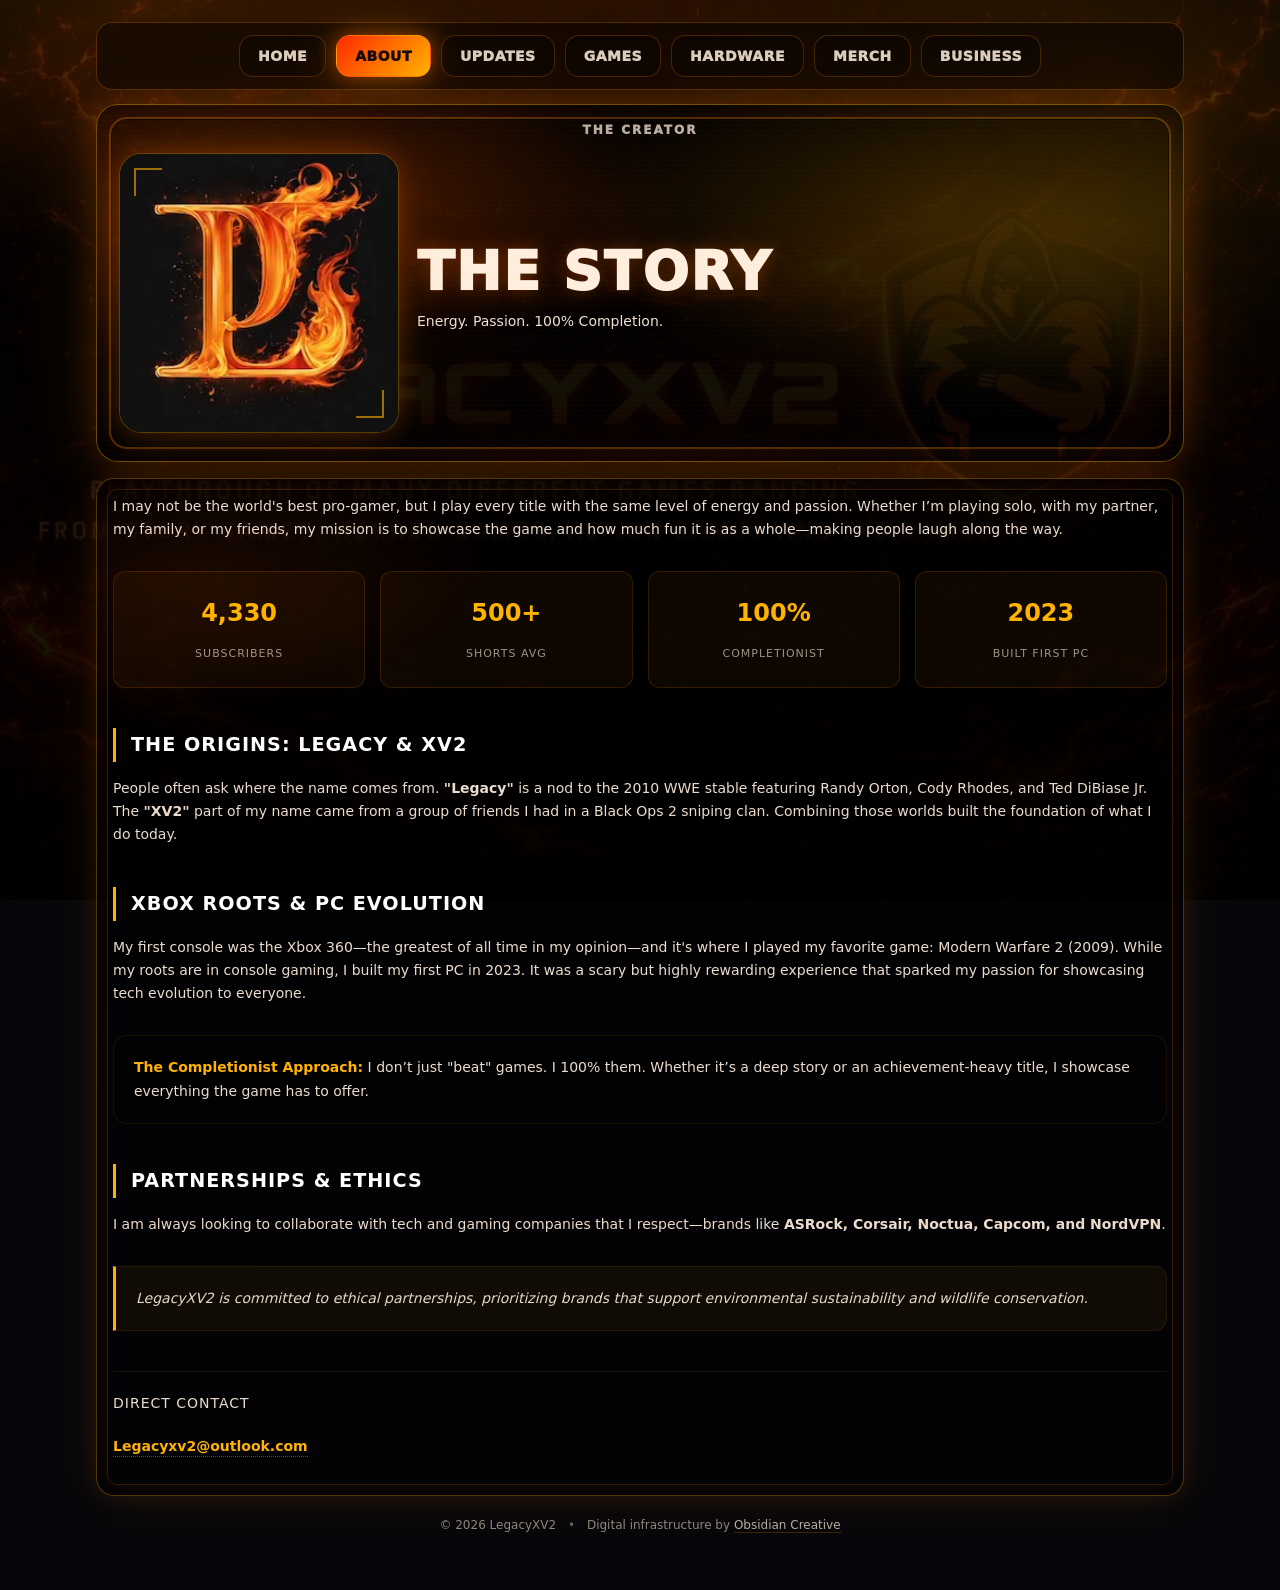
==== commit 535b931b: "Update about.html" ====
--- a/about.html
+++ b/about.html
@@ -86,7 +86,7 @@
 
 <div class="accent-box" style="border-left: 3px solid #ffb300; background: rgba(255, 179, 0, 0.05); border-radius: 0 12px 12px 0;">
   <p style="margin:0; font-style: italic; color: rgba(255, 238, 221, 0.9);">
-    "LegacyXV2 is committed to ethical partnerships, prioritizing brands that support environmental sustainability and wildlife conservation."
+    LegacyXV2 is committed to ethical partnerships, prioritizing brands that support environmental sustainability and wildlife conservation.
   </p>
 </div>
 
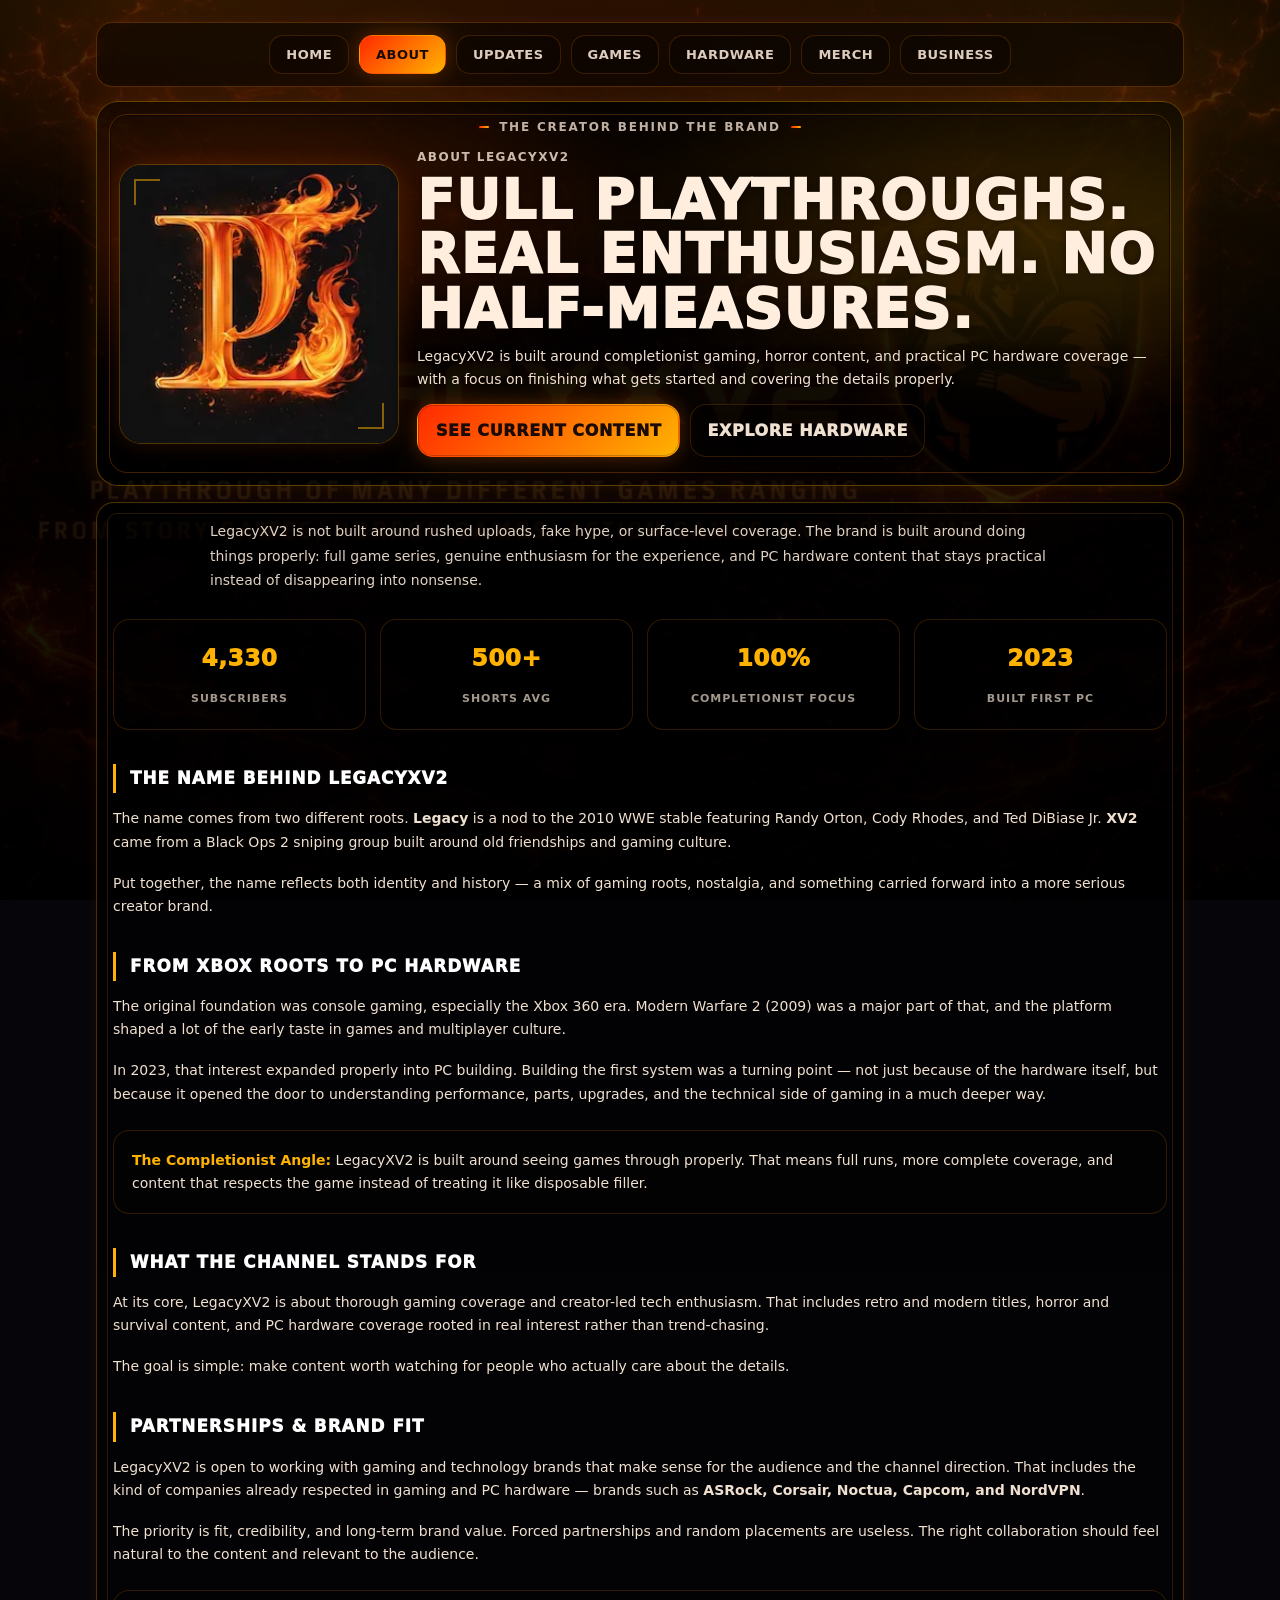
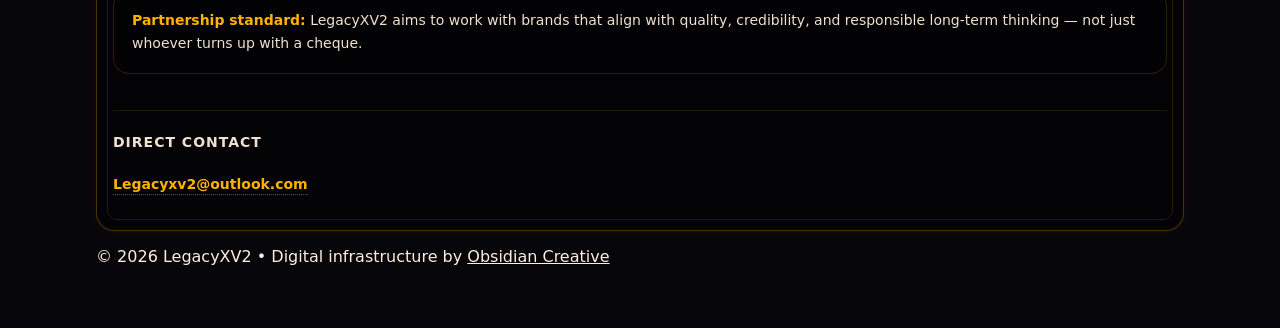
==== commit ec7117f0: "Update about.html" ====
--- a/about.html
+++ b/about.html
@@ -4,28 +4,128 @@
   <meta charset="utf-8" />
   <meta name="viewport" content="width=device-width, initial-scale=1" />
 
-  <title>About LegacyXV2 — Energy, Passion & Hardware</title>
-  <meta name="description" content="The story behind LegacyXV2: From the WWE Legacy stable and BO2 sniping to 100% completionist runs and PC hardware." />
+  <title>About LegacyXV2 — Completionist Gaming & PC Hardware</title>
+  <meta name="description" content="Learn the story behind LegacyXV2 — completionist gaming playthroughs, horror content, and practical PC hardware coverage built from Xbox roots and a growing passion for tech." />
+  <meta name="robots" content="index,follow" />
   <link rel="canonical" href="https://legacyxv2.co.uk/about.html" />
 
+  <meta property="og:site_name" content="LegacyXV2" />
+  <meta property="og:type" content="website" />
+  <meta property="og:url" content="https://legacyxv2.co.uk/about.html" />
+  <meta property="og:title" content="About LegacyXV2 — Completionist Gaming & PC Hardware" />
+  <meta property="og:description" content="The story behind LegacyXV2 — from Xbox roots and BO2 sniping to completionist gaming series and PC hardware coverage." />
+  <meta property="og:image" content="https://legacyxv2.co.uk/og-legacyxv2.jpg" />
+
+  <meta name="twitter:card" content="summary_large_image" />
+  <meta name="twitter:title" content="About LegacyXV2 — Completionist Gaming & PC Hardware" />
+  <meta name="twitter:description" content="From Xbox roots and BO2 sniping to full playthroughs, horror content, and PC hardware coverage." />
+  <meta name="twitter:image" content="https://legacyxv2.co.uk/og-legacyxv2.jpg" />
+
   <link rel="icon" href="/favicon.ico" />
-  <link rel="stylesheet" href="/styles.css?v=13" />
+  <link rel="stylesheet" href="/styles.css?v=14" />
 
   <style>
-    .statGrid { display: grid; grid-template-columns: repeat(auto-fit, minmax(140px, 1fr)); gap: 15px; margin: 30px 0; }
-    .statCard { background: rgba(255,140,0,0.05); border: 1px solid rgba(255,140,0,0.15); padding: 20px; border-radius: 12px; text-align: center; }
-    .statNum { display: block; font-size: 1.5rem; font-weight: 800; color: #ffb300; margin-bottom: 4px; }
-    .statLabel { font-size: 11px; text-transform: uppercase; letter-spacing: 1px; color: rgba(255,238,221,0.6); }
-    
-    .bioSection { line-height: 1.8; color: rgba(255,238,221,0.8); font-size: 0.95rem; }
-    .bioSection p { margin-bottom: 20px; }
-    .bioSection h3 { color: #fff; margin: 40px 0 15px; border-left: 3px solid #ffb300; padding-left: 15px; font-size: 1.2rem; text-transform: uppercase; letter-spacing: 1px; }
-    
-    .accent-box { padding: 20px; border-radius: 14px; background: rgba(0,0,0,0.3); border: 1px solid rgba(255,140,0,0.1); margin: 30px 0; }
-    .accent-box strong { color: #ffb300; }
-
-    .mailLink { font-weight: bold; color: #ffb300; text-decoration: none; border-bottom: 1px dotted rgba(255,179,0,0.4); padding-bottom: 2px; transition: color 0.2s; }
-    .mailLink:hover { color: #fff; border-bottom-color: #fff; }
+    .aboutIntro {
+      max-width: 860px;
+      margin: 0 auto 10px;
+    }
+
+    .aboutIntro p {
+      font-size: 15px;
+      line-height: 1.75;
+      color: rgba(255,238,221,0.88);
+    }
+
+    .statGrid {
+      display: grid;
+      grid-template-columns: repeat(auto-fit, minmax(150px, 1fr));
+      gap: 14px;
+      margin: 26px 0 34px;
+    }
+
+    .statCard {
+      padding: 18px 16px;
+      border-radius: 16px;
+      text-align: center;
+      background: rgba(0,0,0,0.24);
+      border: 1px solid rgba(255,140,0,0.18);
+      box-shadow: inset 0 0 0 1px rgba(0,0,0,0.45);
+    }
+
+    .statNum {
+      display: block;
+      margin-bottom: 5px;
+      font-size: 1.45rem;
+      font-weight: 1000;
+      color: #ffb300;
+      letter-spacing: .5px;
+    }
+
+    .statLabel {
+      font-size: 11px;
+      font-weight: 900;
+      text-transform: uppercase;
+      letter-spacing: 1px;
+      color: rgba(255,238,221,0.64);
+    }
+
+    .bioSection {
+      line-height: 1.75;
+      color: rgba(255,238,221,0.84);
+    }
+
+    .bioSection p {
+      margin-bottom: 18px;
+      font-size: 14px;
+    }
+
+    .bioSection h2 {
+      margin: 34px 0 14px;
+      padding-left: 14px;
+      border-left: 3px solid #ffb300;
+      font-size: 1.05rem;
+      font-weight: 1000;
+      text-transform: uppercase;
+      letter-spacing: 1px;
+      color: #fff;
+    }
+
+    .accentBox {
+      margin: 24px 0;
+      padding: 18px 18px;
+      border-radius: 16px;
+      background: rgba(0,0,0,0.26);
+      border: 1px solid rgba(255,140,0,0.18);
+      box-shadow: inset 0 0 0 1px rgba(0,0,0,0.4);
+    }
+
+    .accentBox p:last-child {
+      margin-bottom: 0;
+    }
+
+    .accentBox strong {
+      color: #ffb300;
+    }
+
+    .contactBlock {
+      margin-top: 36px;
+      padding-top: 20px;
+      border-top: 1px solid rgba(255,140,0,0.14);
+    }
+
+    .mailLink {
+      font-weight: 800;
+      color: #ffb300;
+      text-decoration: none;
+      border-bottom: 1px dotted rgba(255,179,0,0.4);
+      padding-bottom: 2px;
+      transition: color 0.2s ease, border-color 0.2s ease;
+    }
+
+    .mailLink:hover {
+      color: #fff;
+      border-bottom-color: #fff;
+    }
   </style>
 </head>
 
@@ -47,14 +147,36 @@
     <header class="heroFrame">
       <div class="heroFrame__glow" aria-hidden="true"></div>
       <div class="heroFrame__inner">
-        <div class="heroTop"><div class="heroTop__label">THE CREATOR</div></div>
+        <div class="heroTop">
+          <div class="heroTop__label">
+            <span class="heroTop__dot" aria-hidden="true"></span>
+            THE CREATOR BEHIND THE BRAND
+            <span class="heroTop__dot" aria-hidden="true"></span>
+          </div>
+        </div>
+
         <div class="heroMain">
           <div class="heroLogo">
-            <img src="/logo-256.webp" width="256" height="256" alt="LegacyXV2 logo" class="heroLogo__img" />
-          </div>
+            <img
+              src="/logo-256.webp"
+              width="256"
+              height="256"
+              alt="LegacyXV2 logo"
+              class="heroLogo__img"
+            />
+          </div>
+
           <div class="heroCopy">
-            <h1 class="heroTitle">THE STORY</h1>
-            <p class="heroSub">Energy. Passion. 100% Completion.</p>
+            <div class="heroRole">ABOUT LEGACYXV2</div>
+            <h1 class="heroTitle">FULL PLAYTHROUGHS. REAL ENTHUSIASM. NO HALF-MEASURES.</h1>
+            <p class="heroSub">
+              LegacyXV2 is built around completionist gaming, horror content, and practical PC hardware coverage — with a focus on finishing what gets started and covering the details properly.
+            </p>
+
+            <div class="heroActions">
+              <a class="btnPrimary" href="/updates.html">See Current Content</a>
+              <a class="btnGhost" href="/hardware.html">Explore Hardware</a>
+            </div>
           </div>
         </div>
       </div>
@@ -62,37 +184,76 @@
 
     <section class="panel">
       <div class="panelBody bioSection">
-        <p>I may not be the world's best pro-gamer, but I play every title with the same level of energy and passion. Whether I’m playing solo, with my partner, my family, or my friends, my mission is to showcase the game and how much fun it is as a whole—making people laugh along the way.</p>
+        <div class="aboutIntro">
+          <p>
+            LegacyXV2 is not built around rushed uploads, fake hype, or surface-level coverage. The brand is built around doing things properly: full game series, genuine enthusiasm for the experience, and PC hardware content that stays practical instead of disappearing into nonsense.
+          </p>
+        </div>
 
         <div class="statGrid">
-          <div class="statCard"><span class="statNum">4,330</span><span class="statLabel">Subscribers</span></div>
-          <div class="statCard"><span class="statNum">500+</span><span class="statLabel">Shorts Avg</span></div>
-          <div class="statCard"><span class="statNum">100%</span><span class="statLabel">Completionist</span></div>
-          <div class="statCard"><span class="statNum">2023</span><span class="statLabel">Built First PC</span></div>
-        </div>
-
-        <h3>The Origins: Legacy & XV2</h3>
-        <p>People often ask where the name comes from. <strong>"Legacy"</strong> is a nod to the 2010 WWE stable featuring Randy Orton, Cody Rhodes, and Ted DiBiase Jr. The <strong>"XV2"</strong> part of my name came from a group of friends I had in a Black Ops 2 sniping clan. Combining those worlds built the foundation of what I do today.</p>
-
-        <h3>Xbox Roots & PC Evolution</h3>
-        <p>My first console was the Xbox 360—the greatest of all time in my opinion—and it's where I played my favorite game: Modern Warfare 2 (2009). While my roots are in console gaming, I built my first PC in 2023. It was a scary but highly rewarding experience that sparked my passion for showcasing tech evolution to everyone.</p>
-
-        <div class="accent-box">
-          <p style="margin:0;"><strong>The Completionist Approach:</strong> I don’t just "beat" games. I 100% them. Whether it’s a deep story or an achievement-heavy title, I showcase everything the game has to offer.</p>
-        </div>
-
-               <h3>Partnerships & Ethics</h3>
-<p>I am always looking to collaborate with tech and gaming companies that I respect—brands like <strong>ASRock, Corsair, Noctua, Capcom, and NordVPN</strong>.</p>
-
-<div class="accent-box" style="border-left: 3px solid #ffb300; background: rgba(255, 179, 0, 0.05); border-radius: 0 12px 12px 0;">
-  <p style="margin:0; font-style: italic; color: rgba(255, 238, 221, 0.9);">
-    LegacyXV2 is committed to ethical partnerships, prioritizing brands that support environmental sustainability and wildlife conservation.
-  </p>
-</div>
-
-
-
-        <div style="margin-top: 40px; border-top: 1px solid rgba(255,140,0,0.1); padding-top: 20px;">
+          <div class="statCard">
+            <span class="statNum">4,330</span>
+            <span class="statLabel">Subscribers</span>
+          </div>
+          <div class="statCard">
+            <span class="statNum">500+</span>
+            <span class="statLabel">Shorts Avg</span>
+          </div>
+          <div class="statCard">
+            <span class="statNum">100%</span>
+            <span class="statLabel">Completionist Focus</span>
+          </div>
+          <div class="statCard">
+            <span class="statNum">2023</span>
+            <span class="statLabel">Built First PC</span>
+          </div>
+        </div>
+
+        <h2>The Name Behind LegacyXV2</h2>
+        <p>
+          The name comes from two different roots. <strong>Legacy</strong> is a nod to the 2010 WWE stable featuring Randy Orton, Cody Rhodes, and Ted DiBiase Jr. <strong>XV2</strong> came from a Black Ops 2 sniping group built around old friendships and gaming culture.
+        </p>
+        <p>
+          Put together, the name reflects both identity and history — a mix of gaming roots, nostalgia, and something carried forward into a more serious creator brand.
+        </p>
+
+        <h2>From Xbox Roots to PC Hardware</h2>
+        <p>
+          The original foundation was console gaming, especially the Xbox 360 era. Modern Warfare 2 (2009) was a major part of that, and the platform shaped a lot of the early taste in games and multiplayer culture.
+        </p>
+        <p>
+          In 2023, that interest expanded properly into PC building. Building the first system was a turning point — not just because of the hardware itself, but because it opened the door to understanding performance, parts, upgrades, and the technical side of gaming in a much deeper way.
+        </p>
+
+        <div class="accentBox">
+          <p>
+            <strong>The Completionist Angle:</strong> LegacyXV2 is built around seeing games through properly. That means full runs, more complete coverage, and content that respects the game instead of treating it like disposable filler.
+          </p>
+        </div>
+
+        <h2>What the Channel Stands For</h2>
+        <p>
+          At its core, LegacyXV2 is about thorough gaming coverage and creator-led tech enthusiasm. That includes retro and modern titles, horror and survival content, and PC hardware coverage rooted in real interest rather than trend-chasing.
+        </p>
+        <p>
+          The goal is simple: make content worth watching for people who actually care about the details.
+        </p>
+
+        <h2>Partnerships & Brand Fit</h2>
+        <p>
+          LegacyXV2 is open to working with gaming and technology brands that make sense for the audience and the channel direction. That includes the kind of companies already respected in gaming and PC hardware — brands such as <strong>ASRock, Corsair, Noctua, Capcom, and NordVPN</strong>.
+        </p>
+        <p>
+          The priority is fit, credibility, and long-term brand value. Forced partnerships and random placements are useless. The right collaboration should feel natural to the content and relevant to the audience.
+        </p>
+
+        <div class="accentBox">
+          <p>
+            <strong>Partnership standard:</strong> LegacyXV2 aims to work with brands that align with quality, credibility, and responsible long-term thinking — not just whoever turns up with a cheque.
+          </p>
+        </div>
+
+        <div class="contactBlock">
           <p class="statLabel">Direct Contact</p>
           <p>
             <a href="mailto:Legacyxv2@outlook.com?subject=LegacyXV2%20Website%20Enquiry" class="mailLink">
@@ -105,8 +266,8 @@
 
     <footer class="footer">
       <p>
-        © <span id="year"></span> LegacyXV2 
-        <span class="footerSep">•</span> 
+        © <span id="year"></span> LegacyXV2
+        <span class="footerSep">•</span>
         Digital infrastructure by <a href="https://obsidiancreative.uk" target="_blank" rel="noopener">Obsidian Creative</a>
       </p>
     </footer>
@@ -118,4 +279,4 @@
     requestAnimationFrame(() => document.documentElement.classList.add("ready"));
   </script>
 </body>
-</html>
+</html>
--- a/styles.css
+++ b/styles.css
@@ -1,532 +1,651 @@
 :root{
-  --bg:#06060a;
-  --text:#ffeedd;
-  --muted:rgba(255,238,221,0.72);
-
-  --card:rgba(0,0,0,0.58);
-  --ember:#ff5a00;
-  --ember2:#ffb300;
-  --ember3:#ff2a00;
-
-  --border:rgba(255,140,0,0.26);
-  --borderStrong:rgba(255,179,0,0.36);
-
-  --radius:18px;
-
-  /* HUD extras */
-  --hudLine: rgba(255,140,0,0.35);
-  --hudLine2: rgba(255,179,0,0.22);
+  --bg: #06060a;
+
+  --text: #ffeedd;
+  --text-strong: rgba(255,238,221,0.94);
+  --text-muted: rgba(255,238,221,0.74);
+  --text-soft: rgba(255,238,221,0.56);
+  --text-dim: rgba(255,238,221,0.42);
+
+  --card: rgba(0,0,0,0.58);
+  --card-soft: rgba(0,0,0,0.28);
+  --card-mid: rgba(0,0,0,0.42);
+  --card-strong: rgba(0,0,0,0.72);
+
+  --ember: #ff5a00;
+  --ember2: #ffb300;
+  --ember3: #ff2a00;
+
+  --border-soft: rgba(255,140,0,0.18);
+  --border: rgba(255,140,0,0.26);
+  --border-strong: rgba(255,179,0,0.36);
+
+  --glass: rgba(0,0,0,0.28);
+  --glass-2: rgba(0,0,0,0.38);
+  --glass-3: rgba(0,0,0,0.48);
+
+  --shadow-soft:
+    0 0 14px rgba(255,90,0,0.08);
+
+  --shadow-med:
+    0 0 22px rgba(255,90,0,0.12),
+    0 0 48px rgba(255,179,0,0.08);
+
+  --shadow-accent:
+    0 0 18px rgba(255,90,0,0.22),
+    0 0 42px rgba(255,179,0,0.14);
+
+  --shadow-inset:
+    inset 0 0 0 1px rgba(0,0,0,0.48);
+
+  --radius: 18px;
+  --radius-sm: 14px;
+  --radius-lg: 22px;
+
+  --maxw: 1120px;
+
+  --transition-fast: 140ms ease;
+  --transition-med: 180ms ease;
 }
 
 *{ box-sizing:border-box; }
-html{ min-height:100%; }
-body{ min-height:100svh; }
+
+html{
+  min-height:100%;
+  -webkit-text-size-adjust: 100%;
+  text-size-adjust: 100%;
+}
 
 body{
+  min-height:100svh;
   margin:0;
-  font-family: ui-sans-serif, system-ui, -apple-system, Segoe UI, Roboto, Arial;
+  position:relative;
+  font-family: ui-sans-serif, system-ui, -apple-system, Segoe UI, Roboto, Arial, sans-serif;
   color:var(--text);
-  background-color: var(--bg);
-  min-height: 100svh;
-  position: relative;
-}
-
-/* Basic link safety */
-a{ color: inherit; }
-a:hover{ opacity: .98; }
+  background-color:var(--bg);
+}
+
+img{
+  max-width:100%;
+  height:auto;
+  display:block;
+}
+
+iframe{
+  border:0;
+}
+
+a{
+  color:inherit;
+}
+
+a:hover{
+  opacity:.98;
+}
 
 /* =========================================================
    BACKGROUND
 ========================================================= */
 body::before{
   content:"";
-  position: fixed;
-  inset: 0;
-  z-index: -2;
-  pointer-events: none;
-
-  /* Default: gradients + background image */
+  position:fixed;
+  inset:0;
+  z-index:-2;
+  pointer-events:none;
   background:
     radial-gradient(1200px 600px at 50% 0%, rgba(255,90,0,0.18), transparent 60%),
-    linear-gradient(rgba(0,0,0,0.74), rgba(0,0,0,0.82)),
+    linear-gradient(rgba(0,0,0,0.74), rgba(0,0,0,0.84)),
     url("/bg.jpg");
-  background-size: cover;
-  background-position: center;
-  background-repeat: no-repeat;
-}
-
-/* Prefer WebP via image-set when supported */
+  background-size:cover;
+  background-position:center;
+  background-repeat:no-repeat;
+}
+
 @supports (background-image: image-set(url("/bg-1280.webp") 1x)){
   body::before{
     background:
       radial-gradient(1200px 600px at 50% 0%, rgba(255,90,0,0.18), transparent 60%),
-      linear-gradient(rgba(0,0,0,0.74), rgba(0,0,0,0.82)),
+      linear-gradient(rgba(0,0,0,0.74), rgba(0,0,0,0.84)),
       image-set(
         url("/bg-1280.webp") 1x,
         url("/bg-1920.webp") 2x
       );
-    background-size: cover;
-    background-position: center;
-    background-repeat: no-repeat;
-  }
-}
-
-/* vignette overlay */
+    background-size:cover;
+    background-position:center;
+    background-repeat:no-repeat;
+  }
+}
+
 body::after{
   content:"";
-  position: fixed;
-  inset: 0;
-  z-index: -1;
-  pointer-events: none;
+  position:fixed;
+  inset:0;
+  z-index:-1;
+  pointer-events:none;
   background:
     radial-gradient(900px 420px at 12% 0%, rgba(255,140,0,.14), transparent 60%),
     radial-gradient(900px 500px at 88% 10%, rgba(255,179,0,.10), transparent 62%),
     linear-gradient(180deg, rgba(0,0,0,.22), rgba(0,0,0,.62));
-  opacity: 1;
 }
 
 .wrap{
-  max-width: 1120px;
-  margin: 0 auto;
-  padding: 22px 16px 46px;
-}
-
-/* ================= NAV ================= */
+  max-width:var(--maxw);
+  margin:0 auto;
+  padding:22px 16px 46px;
+}
+
+/* =========================================================
+   NAV
+========================================================= */
 .topnav{
+  position:sticky;
+  top:12px;
+  z-index:50;
+
   display:flex;
   justify-content:center;
   align-items:center;
-  gap: 12px;
-
-  padding: 12px 14px;
-  border-radius: 16px;
-
-  background: rgba(0,0,0,0.45);
-  border: 1px solid var(--border);
-
-  /* MAX PERF: no blur on first paint */
-  backdrop-filter: none;
-
-  position: sticky;
-  top: 12px;
-  z-index: 50;
-}
-
-/* enable blur after first paint */
+  gap:12px;
+
+  padding:12px 14px;
+  border-radius:16px;
+
+  background:rgba(0,0,0,0.45);
+  border:1px solid var(--border);
+  box-shadow:var(--shadow-soft);
+  backdrop-filter:none;
+}
+
 html.ready .topnav{
-  backdrop-filter: blur(10px);
+  backdrop-filter:blur(10px);
 }
 
 .navlinks{
   display:flex;
   align-items:center;
   justify-content:center;
-  gap: 10px;
-  flex-wrap: wrap;
-  overflow: visible;
-  max-width: 100%;
-  min-width: 0;
+  gap:10px;
+  flex-wrap:wrap;
+  max-width:100%;
+  min-width:0;
 }
 
 .navlink{
-  font-size: 14px;
-  font-weight: 1000;
-  padding: 12px 18px;
-  border-radius: 14px;
-
+  flex:0 0 auto;
+  min-width:0;
+  white-space:nowrap;
+  text-align:center;
+
+  padding:11px 16px;
+  border-radius:14px;
+
+  font-size:13px;
+  font-weight:900;
+  letter-spacing:.5px;
+  text-transform:uppercase;
   text-decoration:none;
-  text-transform: uppercase;
-  letter-spacing: 0.5px;
-
-  color: rgba(255,238,221,0.85);
-  background: rgba(0,0,0,0.30);
-  border: 1px solid rgba(255,140,0,0.22);
-
-  transition: transform 140ms ease, box-shadow 140ms ease, filter 140ms ease, background 140ms ease, border-color 140ms ease;
-
-  flex: 0 0 auto;
-  white-space: nowrap;
-  text-align: center;
+
+  color:rgba(255,238,221,0.86);
+  background:rgba(0,0,0,0.30);
+  border:1px solid var(--border-soft);
+
+  transition:
+    transform var(--transition-fast),
+    box-shadow var(--transition-fast),
+    filter var(--transition-fast),
+    background var(--transition-fast),
+    border-color var(--transition-fast);
 }
 
 .navlink::before,
 .navlink::after{
-  content: none !important;
+  content:none !important;
 }
 
 .navlink:hover{
-  transform: translateY(-1px);
-  border-color: rgba(255,179,0,0.40);
-  background: rgba(0,0,0,0.42);
-  box-shadow:
-    0 0 16px rgba(255,90,0,0.22),
-    0 0 30px rgba(255,179,0,0.14);
+  transform:translateY(-1px);
+  background:rgba(0,0,0,0.42);
+  border-color:var(--border-strong);
+  box-shadow:var(--shadow-soft);
 }
 
 .navlink.active{
-  color: #1a0b06;
-  background: linear-gradient(135deg, var(--ember3), var(--ember2));
-  border: 1px solid rgba(255, 140, 0, 0.25);
-  box-shadow:
-    0 0 20px rgba(255,90,0,0.44),
-    0 0 42px rgba(255,179,0,0.26);
+  color:#1a0b06;
+  background:linear-gradient(135deg, var(--ember3), var(--ember2));
+  border:1px solid rgba(255,140,0,0.24);
+  box-shadow:var(--shadow-accent);
 }
 
 @media (max-width: 720px){
   .navlinks{
-    justify-content: flex-start;
-    overflow-x: auto;
-    -webkit-overflow-scrolling: touch;
-    scrollbar-width: none;
-    padding: 6px 4px;
-    flex-wrap: nowrap;
-  }
-  .navlinks::-webkit-scrollbar{ display:none; }
-}
-
-/* ================= HERO FRAME ================= */
+    justify-content:flex-start;
+    overflow-x:auto;
+    -webkit-overflow-scrolling:touch;
+    scrollbar-width:none;
+    flex-wrap:nowrap;
+    padding:6px 4px;
+  }
+
+  .navlinks::-webkit-scrollbar{
+    display:none;
+  }
+}
+
+/* =========================================================
+   HERO
+========================================================= */
 .heroFrame{
-  margin-top: 14px;
-  position: relative;
-  border-radius: 22px;
-  overflow: hidden;
-
-  border: 1px solid rgba(255,179,0,0.42);
-  background: linear-gradient(180deg, rgba(0,0,0,0.78), rgba(0,0,0,0.34));
-
-  box-shadow: 0 0 18px rgba(255,90,0,0.14);
-}
-
-html.ready .heroFrame{
-  box-shadow:
-    0 0 34px rgba(255,90,0,0.22),
-    0 0 90px rgba(255,179,0,0.12);
+  margin-top:14px;
+  position:relative;
+  overflow:hidden;
+  border-radius:var(--radius-lg);
+
+  border:1px solid rgba(255,179,0,0.34);
+  background:linear-gradient(180deg, rgba(0,0,0,0.76), rgba(0,0,0,0.38));
+  box-shadow:var(--shadow-med);
 }
 
 .heroFrame__glow{
   position:absolute;
   inset:-60px;
   pointer-events:none;
+  opacity:0;
 
   background:
-    radial-gradient(700px 260px at 18% 35%, rgba(255,90,0,0.30), transparent 62%),
-    radial-gradient(780px 280px at 85% 38%, rgba(255,179,0,0.22), transparent 62%),
-    radial-gradient(700px 340px at 50% 120%, rgba(255,42,0,0.20), transparent 60%);
-
-  filter: none;
-  opacity: 0;
+    radial-gradient(700px 260px at 18% 35%, rgba(255,90,0,0.24), transparent 62%),
+    radial-gradient(780px 280px at 85% 38%, rgba(255,179,0,0.18), transparent 62%),
+    radial-gradient(700px 340px at 50% 120%, rgba(255,42,0,0.16), transparent 60%);
 }
 
 html.ready .heroFrame__glow{
-  filter: blur(16px);
-  opacity: 1;
-  animation: emberFlicker 6.5s ease-in-out infinite;
+  opacity:1;
+  filter:blur(16px);
+  animation:emberFlicker 6.5s ease-in-out infinite;
 }
 
 @keyframes emberFlicker{
-  0%, 100% { opacity: 0.98; transform: translateY(0px); }
-  40%      { opacity: 0.93; transform: translateY(0.4px); }
-  70%      { opacity: 1;    transform: translateY(-0.3px); }
+  0%, 100% { opacity: 0.94; transform: translateY(0); }
+  40%      { opacity: 0.90; transform: translateY(0.4px); }
+  70%      { opacity: 0.98; transform: translateY(-0.3px); }
 }
 
 .heroFrame__inner{
   position:relative;
-  padding: 18px;
+  padding:18px;
 }
 
 .heroFrame__inner::before{
   content:"";
   position:absolute;
-  inset: 12px;
-  border-radius: 18px;
-  border: 2px solid rgba(255,140,0,0.30);
+  inset:12px;
+  border-radius:18px;
   pointer-events:none;
-  box-shadow:
-    inset 0 0 0 1px rgba(0,0,0,0.55),
-    0 0 22px rgba(255,90,0,0.10);
-}
-
-.heroFrame__inner::after{
-  content:"";
-  position:absolute;
-  inset: 0;
-  pointer-events:none;
-  opacity: 0.35;
-  background: repeating-linear-gradient(
-    to bottom,
-    rgba(255,255,255,0.03),
-    rgba(255,255,255,0.03) 1px,
-    transparent 1px,
-    transparent 5px
-  );
+  border:1px solid rgba(255,140,0,0.24);
+  box-shadow:inset 0 0 0 1px rgba(0,0,0,0.52);
 }
 
 .heroTop{
-  display:flex;
-  justify-content:center;
   position:relative;
   z-index:1;
-  margin-bottom: 10px;
+  display:flex;
+  justify-content:center;
+  margin-bottom:10px;
 }
 
 .heroTop__label{
   display:flex;
   align-items:center;
-  gap: 10px;
-  font-weight: 1000;
-  text-transform: uppercase;
-  letter-spacing: 2px;
-  font-size: 12px;
-  color: rgba(255,238,221,0.72);
+  gap:10px;
+
+  font-size:12px;
+  font-weight:900;
+  letter-spacing:1.8px;
+  text-transform:uppercase;
+  color:var(--text-muted);
 }
 
 .heroTop__dot{
-  width: 10px;
-  height: 2px;
-  border-radius: 999px;
-  background: linear-gradient(90deg, var(--ember3), var(--ember2));
-  box-shadow: 0 0 12px rgba(255,90,0,0.35);
+  width:10px;
+  height:2px;
+  border-radius:999px;
+  background:linear-gradient(90deg, var(--ember3), var(--ember2));
+  box-shadow:0 0 10px rgba(255,90,0,0.28);
 }
 
 .heroMain{
-  display:grid;
-  grid-template-columns: 280px 1fr;
-  gap: 18px;
-  align-items:center;
   position:relative;
   z-index:1;
-  padding: 6px 4px 10px;
+
+  display:grid;
+  grid-template-columns:280px 1fr;
+  gap:18px;
+  align-items:center;
+
+  padding:6px 4px 10px;
 }
 
 .heroLogo{
-  border-radius: 22px;
+  position:relative;
+  z-index:2;
   overflow:hidden;
-  background: rgba(0,0,0,0.34);
-  border: 1px solid rgba(255,179,0,0.35);
-
-  box-shadow: inset 0 0 0 2px rgba(0,0,0,0.55);
-
-  position:relative;
-  aspect-ratio: 1 / 1;
-  z-index: 5;
-}
-
-html.ready .heroLogo{
+  aspect-ratio:1 / 1;
+  border-radius:22px;
+
+  background:rgba(0,0,0,0.34);
+  border:1px solid rgba(255,179,0,0.30);
   box-shadow:
-    0 0 24px rgba(255,90,0,0.22),
-    0 0 52px rgba(255,179,0,0.12),
-    inset 0 0 0 2px rgba(0,0,0,0.55);
+    var(--shadow-inset),
+    0 0 20px rgba(255,90,0,0.14);
 }
 
 .heroLogo::before,
 .heroLogo::after{
   content:"";
   position:absolute;
-  width: 26px;
-  height: 26px;
-  border: 2px solid rgba(255,179,0,0.62);
-  opacity: 0.95;
+  width:24px;
+  height:24px;
+  border:2px solid rgba(255,179,0,0.52);
+  opacity:.95;
 }
 
 .heroLogo::before{
-  top: 14px; left: 14px;
-  border-right:none; border-bottom:none;
+  top:14px;
+  left:14px;
+  border-right:none;
+  border-bottom:none;
 }
 
 .heroLogo::after{
-  bottom: 14px; right: 14px;
-  border-left:none; border-top:none;
+  right:14px;
+  bottom:14px;
+  border-left:none;
+  border-top:none;
 }
 
 .heroLogo__img{
   width:100%;
   height:100%;
-  object-fit: cover;
-  display:block;
+  object-fit:cover;
+}
+
+.heroCopy{
+  min-width:0;
+}
+
+.heroRole{
+  margin-bottom:10px;
+  font-size:12px;
+  font-weight:900;
+  letter-spacing:1.5px;
+  text-transform:uppercase;
+  color:rgba(255,238,221,0.78);
 }
 
 .heroTitle{
-  margin: 0 0 8px;
-  font-size: 54px;
-  font-weight: 1000;
-  text-transform: uppercase;
-  letter-spacing: 2px;
-  text-shadow: 0 0 10px rgba(0,0,0,0.65);
-}
-
-html.ready .heroTitle{
-  text-shadow:
-    0 0 16px rgba(255,90,0,0.26),
-    0 0 36px rgba(255,179,0,0.14);
+  margin:0 0 8px;
+  font-size:clamp(2.2rem, 5vw, 3.4rem);
+  font-weight:1000;
+  line-height:1;
+  letter-spacing:1.5px;
+  text-transform:uppercase;
+  text-shadow:0 0 10px rgba(0,0,0,0.45);
 }
 
 .heroSub{
-  margin: 0 0 14px;
-  color: rgba(255,238,221,0.94);
-  line-height: 1.5;
-  font-size: 14px;
-  max-width: 760px;
-  text-shadow: 0 0 10px rgba(0,0,0,0.55);
-}
-
-.heroRole{
-  font-size: 12px;
-  font-weight: 1000;
-  letter-spacing: 1.8px;
-  text-transform: uppercase;
-  color: rgba(255,238,221,0.78);
-  margin-bottom: 10px;
+  margin:0 0 14px;
+  max-width:760px;
+  font-size:14px;
+  line-height:1.6;
+  color:var(--text-strong);
+  text-shadow:0 0 10px rgba(0,0,0,0.45);
 }
 
 .heroChips{
   display:flex;
-  flex-wrap: wrap;
-  gap: 10px;
-  margin: 0 0 16px;
+  flex-wrap:wrap;
+  gap:10px;
+  margin:0 0 16px;
 }
 
 .chip{
-  padding: 10px 14px;
-  border-radius: 999px;
-  font-weight: 1000;
-  text-transform: uppercase;
-  letter-spacing: 1px;
-  font-size: 12px;
-  color: rgba(255,238,221,0.90);
-
-  background: rgba(0,0,0,0.28);
-  border: 1px solid rgba(255,140,0,0.22);
-  box-shadow: inset 0 0 0 1px rgba(0,0,0,0.45);
-}
-
-/* ================= PANELS ================= */
+  padding:10px 14px;
+  border-radius:999px;
+
+  font-size:12px;
+  font-weight:900;
+  letter-spacing:.9px;
+  text-transform:uppercase;
+  color:rgba(255,238,221,0.90);
+
+  background:rgba(0,0,0,0.24);
+  border:1px solid var(--border-soft);
+  box-shadow:var(--shadow-inset);
+}
+
+.heroActions{
+  display:flex;
+  flex-wrap:wrap;
+  gap:10px;
+  margin-top:10px;
+}
+
+/* =========================================================
+   PANELS
+========================================================= */
 .panel{
-  margin-top: 16px;
-  border-radius: var(--radius);
-  background: linear-gradient(180deg, rgba(0,0,0,0.62), rgba(0,0,0,0.40));
-  border: 1px solid rgba(255,179,0,0.30);
+  position:relative;
   overflow:hidden;
-  position: relative;
-  box-shadow: 0 0 14px rgba(255,90,0,0.08);
-}
-
-html.ready .panel{
-  box-shadow:
-    0 0 26px rgba(255,90,0,0.12),
-    0 0 60px rgba(255,179,0,0.08);
-}
-
-.panel::before{
-  content:"";
-  position:absolute;
-  inset:-2px;
-  pointer-events:none;
-  background: radial-gradient(520px 220px at 10% 10%, rgba(255,90,0,0.12), transparent 60%);
-  filter: none;
-  opacity: 0;
-}
-
-html.ready .panel::before{
-  filter: blur(10px);
-  opacity: 0.85;
-  animation: emberFlicker 8s ease-in-out infinite;
+  margin-top:16px;
+  border-radius:var(--radius);
+
+  background:linear-gradient(180deg, rgba(0,0,0,0.62), rgba(0,0,0,0.42));
+  border:1px solid rgba(255,179,0,0.28);
+  box-shadow:var(--shadow-soft);
 }
 
 .panel::after{
   content:"";
   position:absolute;
-  inset: 10px;
-  border-radius: calc(var(--radius) - 8px);
+  inset:10px;
+  border-radius:calc(var(--radius) - 8px);
   pointer-events:none;
-  border: 1px solid rgba(255,140,0,0.20);
-  box-shadow:
-    inset 0 0 0 1px rgba(0,0,0,0.55),
-    0 0 18px rgba(255,90,0,0.10);
-  opacity: .9;
+  border:1px solid rgba(255,140,0,0.18);
+  box-shadow:inset 0 0 0 1px rgba(0,0,0,0.52);
+  opacity:.9;
 }
 
 .panelHead{
   position:relative;
   z-index:1;
-  padding: 14px 16px;
-  border-bottom: 1px solid rgba(255,140,0,0.22);
-  background: linear-gradient(180deg, rgba(0,0,0,0.45), rgba(0,0,0,0.20));
+  padding:14px 16px;
+  border-bottom:1px solid rgba(255,140,0,0.20);
+  background:linear-gradient(180deg, rgba(0,0,0,0.42), rgba(0,0,0,0.20));
 }
 
 .panelHead--split{
   display:flex;
-  align-items: baseline;
-  justify-content: space-between;
-  gap: 12px;
+  align-items:baseline;
+  justify-content:space-between;
+  gap:12px;
 }
 
 .panelTitle{
-  margin: 0;
-  font-size: 16px;
-  font-weight: 1000;
-  letter-spacing: 2.6px;
-  text-transform: uppercase;
-  color: rgba(255,238,221,0.92);
-  text-shadow: 0 0 14px rgba(255,90,0,0.18);
+  margin:0;
+  font-size:15px;
+  font-weight:1000;
+  letter-spacing:2px;
+  text-transform:uppercase;
+  color:var(--text-strong);
 }
 
 .panelBody{
   position:relative;
   z-index:1;
-  padding: 16px;
+  padding:16px;
 }
 
 .panelBody p{
-  margin: 0 0 10px;
-  line-height: 1.65;
-  font-size: 14px;
-  color: rgba(255,238,221,0.92);
+  margin:0 0 10px;
+  font-size:14px;
+  line-height:1.65;
+  color:var(--text-strong);
 }
 
 @media (hover:hover) and (pointer:fine){
   .panel{
-    transition: transform 160ms ease, box-shadow 160ms ease, border-color 160ms ease;
-  }
+    transition:
+      transform var(--transition-med),
+      box-shadow var(--transition-med),
+      border-color var(--transition-med);
+  }
+
   .panel:hover{
-    transform: translateY(-2px);
-    border-color: rgba(255,179,0,0.44);
-    box-shadow:
-      0 0 36px rgba(255,90,0,0.18),
-      0 0 90px rgba(255,179,0,0.12);
-  }
-}
-
-/* ================= UNIVERSAL GRIDS ================= */
+    transform:translateY(-1px);
+    border-color:rgba(255,179,0,0.34);
+    box-shadow:var(--shadow-med);
+  }
+}
+
+/* =========================================================
+   HOME ADDITIONS
+========================================================= */
+.proofStrip{
+  display:grid;
+  grid-template-columns:repeat(4, 1fr);
+  gap:12px;
+}
+
+.proofItem{
+  padding:14px;
+  border-radius:16px;
+  background:rgba(0,0,0,0.22);
+  border:1px solid var(--border-soft);
+  box-shadow:var(--shadow-inset);
+}
+
+.proofItem strong{
+  display:block;
+  margin-bottom:6px;
+  font-size:12px;
+  font-weight:1000;
+  letter-spacing:.8px;
+  text-transform:uppercase;
+  color:var(--text-strong);
+}
+
+.proofItem span{
+  display:block;
+  font-size:12px;
+  line-height:1.5;
+  color:var(--text-muted);
+}
+
+.sectionIntro{
+  margin:0 0 14px;
+  color:var(--text-muted);
+}
+
+.featureGrid{
+  display:grid;
+  grid-template-columns:repeat(2, 1fr);
+  gap:14px;
+}
+
+.featureCard{
+  padding:16px;
+  border-radius:16px;
+  border:1px solid var(--border-soft);
+  background:rgba(0,0,0,0.24);
+  box-shadow:var(--shadow-inset);
+}
+
+.featureCard h3{
+  margin:0 0 8px;
+  font-size:14px;
+  font-weight:1000;
+  letter-spacing:.8px;
+  text-transform:uppercase;
+  color:var(--text-strong);
+}
+
+.featureCard p{
+  margin:0 0 12px;
+  color:var(--text-muted);
+}
+
+.hardwareTeaser{
+  padding:24px 20px;
+  text-align:center;
+  border-radius:16px;
+  background:rgba(0,0,0,0.28);
+  border:1px solid var(--border-soft);
+  box-shadow:var(--shadow-inset);
+}
+
+.hardwareTeaser h3{
+  margin:0 0 12px;
+  font-size:1.35rem;
+  font-weight:1000;
+  letter-spacing:.8px;
+  color:#fff;
+}
+
+.hardwareTeaser p{
+  margin:0 auto 20px;
+  max-width:640px;
+  color:var(--text-muted);
+}
+
+.aboutLead{
+  color:var(--text-strong);
+  font-weight:700;
+}
+
+/* =========================================================
+   UNIVERSAL GRIDS / CARDS
+========================================================= */
 .cardsGrid{
   display:grid;
-  grid-template-columns: 1fr;
-  gap: 14px;
+  grid-template-columns:1fr;
+  gap:14px;
 }
 
 @media (min-width: 820px){
-  .cardsGrid{ grid-template-columns: repeat(2, 1fr); }
-}
+  .cardsGrid{
+    grid-template-columns:repeat(2, 1fr);
+  }
+}
+
 @media (min-width: 1180px){
-  .cardsGrid{ grid-template-columns: repeat(3, 1fr); }
+  .cardsGrid{
+    grid-template-columns:repeat(3, 1fr);
+  }
+}
+
+.mediaCard,
+.playlistCard,
+.updateCard,
+.rigCard,
+.recCard{
+  overflow:hidden;
+  border-radius:16px;
+  border:1px solid var(--border-soft);
+  background:var(--glass);
+  box-shadow:var(--shadow-inset);
 }
 
 .mediaCard{
-  border-radius: 16px;
-  overflow:hidden;
-  border: 1px solid rgba(255,140,0,0.22);
-  background: rgba(0,0,0,0.28);
-  box-shadow: inset 0 0 0 1px rgba(0,0,0,0.55);
   display:flex;
   flex-direction:column;
-  min-width: 0;
+  min-width:0;
 }
 
 .mediaThumb{
   position:relative;
   width:100%;
-  aspect-ratio: 16 / 9;
-  background: rgba(0,0,0,0.35);
-  border-bottom: 1px solid rgba(255,140,0,0.18);
+  aspect-ratio:16 / 9;
+  background:rgba(0,0,0,0.35);
+  border-bottom:1px solid var(--border-soft);
 }
 
 .mediaThumb img{
@@ -534,267 +653,282 @@
   inset:0;
   width:100%;
   height:100%;
-  object-fit: contain;   /* ← change */
-  background:#000;       /* prevents transparent gaps */
-  display:block;
+  object-fit:contain;
+  background:#000;
 }
 
 .mediaBody{
-  padding: 12px 14px 14px;
   display:flex;
   flex-direction:column;
-  gap: 10px;
+  gap:10px;
+  padding:12px 14px 14px;
 }
 
 .mediaTitle{
   margin:0;
-  font-size: 13px;
-  font-weight: 1000;
-  letter-spacing: 1px;
-  text-transform: uppercase;
-  color: rgba(255,238,221,0.92);
+  font-size:13px;
+  font-weight:1000;
+  letter-spacing:1px;
+  text-transform:uppercase;
+  color:var(--text-strong);
 }
 
 .mediaText{
   margin:0;
-  font-size: 12px;
-  line-height: 1.55;
-  color: rgba(255,238,221,0.74);
+  font-size:12px;
+  line-height:1.55;
+  color:var(--text-muted);
 }
 
 .mediaActions{
-  margin-top: 2px;
-  display:flex;
-  gap: 10px;
-  flex-wrap: wrap;
-}
-
-/* ================= GAMES: GRID + CARDS ================= */
+  display:flex;
+  flex-wrap:wrap;
+  gap:10px;
+  margin-top:2px;
+}
+
+/* =========================================================
+   GAMES PAGE
+========================================================= */
 body.games .gamesGrid{
   display:grid;
-  grid-template-columns: repeat(5, minmax(0, 1fr));
-  gap: 14px;
-}
-
-@media (max-width: 1100px){
-  body.games .gamesGrid{ grid-template-columns: repeat(3, minmax(0, 1fr)); }
-}
-@media (max-width: 720px){
-  body.games .gamesGrid{ grid-template-columns: repeat(2, minmax(0, 1fr)); }
+  grid-template-columns:repeat(5, minmax(0, 1fr));
+  gap:14px;
 }
 
 body.games .gameCard{
-  border-radius: 18px;
-  overflow: hidden;
-  border: 1px solid rgba(255,140,0,0.18);
-  background: rgba(0,0,0,0.26);
-  box-shadow: inset 0 0 0 1px rgba(0,0,0,0.55);
-  transform: translateZ(0);
-  transition: transform .18s ease, box-shadow .18s ease, border-color .18s ease;
   display:flex;
   flex-direction:column;
+  overflow:hidden;
+  border-radius:18px;
+  border:1px solid var(--border-soft);
+  background:rgba(0,0,0,0.26);
+  box-shadow:var(--shadow-inset);
+  transition:
+    transform var(--transition-med),
+    box-shadow var(--transition-med),
+    border-color var(--transition-med);
 }
 
 body.games .gameCard:hover{
-  transform: translateY(-3px);
-  border-color: rgba(255,140,0,0.35);
+  transform:translateY(-3px);
+  border-color:rgba(255,140,0,0.32);
   box-shadow:
     0 10px 26px rgba(0,0,0,0.35),
-    0 0 0 1px rgba(255,140,0,0.18) inset,
-    0 0 22px rgba(255,140,0,0.12);
+    inset 0 0 0 1px rgba(255,140,0,0.14),
+    0 0 20px rgba(255,140,0,0.10);
 }
 
 body.games .gameMedia{
-  position: relative;
-  aspect-ratio: 2 / 3;
-  background: rgba(0,0,0,0.35);
-  border-bottom: 1px solid rgba(255,140,0,0.18);
+  position:relative;
   overflow:hidden;
+  aspect-ratio:2 / 3;
+  background:rgba(0,0,0,0.35);
+  border-bottom:1px solid var(--border-soft);
 }
 
 body.games .gameMedia img{
   width:100%;
   height:100%;
-  object-fit: cover;
-  display:block;
-  transform: scale(1.01);
-  transition: transform .25s ease;
+  object-fit:cover;
+  transform:scale(1.01);
+  transition:transform .25s ease;
 }
 
 body.games .gameCard:hover .gameMedia img{
-  transform: scale(1.06);
-}
-
-body.games .gameBody{ padding: 12px; }
+  transform:scale(1.06);
+}
+
+body.games .gameBody{
+  padding:12px;
+}
 
 body.games .gameTitle{
-  margin: 0 0 6px;
-  font-size: 12px;
-  font-weight: 1000;
-  letter-spacing: 1px;
-  text-transform: uppercase;
-  color: rgba(255,238,221,0.95);
+  margin:0 0 6px;
+  font-size:12px;
+  font-weight:1000;
+  letter-spacing:1px;
+  text-transform:uppercase;
+  color:rgba(255,238,221,0.95);
 }
 
 body.games .gameDesc{
-  margin: 0 0 10px;
-  font-size: 12px;
-  line-height: 1.5;
-  color: rgba(255,238,221,0.72);
-  min-height: 36px;
+  margin:0 0 10px;
+  min-height:36px;
+  font-size:12px;
+  line-height:1.5;
+  color:var(--text-muted);
 }
 
 body.games .gameLinks{
   display:flex;
   flex-wrap:wrap;
+  justify-content:space-between;
+  align-items:center;
   gap:10px;
-  align-items:center;
-  justify-content: space-between;
 }
 
 body.games .miniLinksRow{
   display:flex;
-  gap:10px;
   flex-wrap:wrap;
   align-items:center;
+  gap:10px;
 }
 
 body.games .gameTag{
-  font-size: 11px;
-  font-weight: 900;
-  letter-spacing: .8px;
-  text-transform: uppercase;
-  padding: 6px 10px;
-  border-radius: 999px;
-  border: 1px solid rgba(255,140,0,0.18);
-  background: rgba(0,0,0,0.18);
-  color: rgba(255,238,221,0.85);
-  opacity: .95;
+  padding:6px 10px;
+  border-radius:999px;
+  border:1px solid var(--border-soft);
+  background:rgba(0,0,0,0.18);
+
+  font-size:11px;
+  font-weight:900;
+  letter-spacing:.8px;
+  text-transform:uppercase;
+  color:rgba(255,238,221,0.85);
 }
 
 body.games .gameQuick{
+  padding:0 0 2px;
+  border:none;
+  border-bottom:1px solid rgba(255,140,0,0.22);
+  background:none;
+  cursor:pointer;
+
+  font-size:12px;
+  font-weight:900;
+  letter-spacing:.6px;
+  text-transform:uppercase;
   text-decoration:none;
-  font-size:12px;
-  font-weight: 900;
-  letter-spacing: .6px;
-  text-transform: uppercase;
-  color: rgba(255,238,221,0.88);
-  border-bottom: 1px solid rgba(255,140,0,0.22);
-  padding-bottom: 2px;
-  transition: opacity .15s ease, border-color .15s ease;
-  cursor: pointer;
-  background: none;
-  border-left: none;
-  border-right: none;
-  border-top: none;
+  color:rgba(255,238,221,0.88);
+
+  transition:opacity .15s ease, border-color .15s ease;
 }
 
 body.games .gameQuick:hover{
-  opacity: 1;
-  border-bottom-color: rgba(255,140,0,0.55);
-}
-
-/* ================= VIDEOS: PLAYLIST GRID ================= */
+  opacity:1;
+  border-bottom-color:rgba(255,140,0,0.55);
+}
+
+@media (max-width: 1100px){
+  body.games .gamesGrid{
+    grid-template-columns:repeat(3, minmax(0, 1fr));
+  }
+}
+
+@media (max-width: 720px){
+  body.games .gamesGrid{
+    grid-template-columns:repeat(2, minmax(0, 1fr));
+  }
+}
+
+/* =========================================================
+   PLAYLISTS / VIDEO
+========================================================= */
 .playlistGrid{
-  display: grid;
-  grid-template-columns: 1fr;
-  gap: 14px;
-}
+  display:grid;
+  grid-template-columns:1fr;
+  gap:14px;
+}
+
 @media (min-width: 820px){
-  .playlistGrid{ grid-template-columns: repeat(2, 1fr); }
-}
+  .playlistGrid{
+    grid-template-columns:repeat(2, 1fr);
+  }
+}
+
 @media (min-width: 1180px){
-  .playlistGrid{ grid-template-columns: repeat(3, 1fr); }
-}
+  .playlistGrid{
+    grid-template-columns:repeat(3, 1fr);
+  }
+}
+
 .playlistCard{
-  border-radius: 16px;
-  overflow: hidden;
-  border: 1px solid rgba(255,140,0,0.22);
-  background: rgba(0,0,0,0.28);
-  box-shadow: inset 0 0 0 1px rgba(0,0,0,0.55);
   display:flex;
   flex-direction:column;
 }
+
 .playlistHead{
-  padding: 12px 14px;
-  border-bottom: 1px solid rgba(255,140,0,0.18);
-  background: linear-gradient(180deg, rgba(0,0,0,0.45), rgba(0,0,0,0.22));
-}
+  padding:12px 14px;
+  border-bottom:1px solid var(--border-soft);
+  background:linear-gradient(180deg, rgba(0,0,0,0.45), rgba(0,0,0,0.22));
+}
+
 .playlistTitle{
-  margin: 0;
-  font-size: 13px;
-  font-weight: 1000;
-  letter-spacing: 1px;
-  text-transform: uppercase;
-  color: rgba(255,238,221,0.92);
-}
+  margin:0;
+  font-size:13px;
+  font-weight:1000;
+  letter-spacing:1px;
+  text-transform:uppercase;
+  color:var(--text-strong);
+}
+
 .playlistFrame{
-  position: relative;
-  width: 100%;
-  aspect-ratio: 16 / 9;
-  background: rgba(0,0,0,0.35);
-  border-bottom: 1px solid rgba(255,140,0,0.18);
-}
+  position:relative;
+  width:100%;
+  aspect-ratio:16 / 9;
+  background:rgba(0,0,0,0.35);
+  border-bottom:1px solid var(--border-soft);
+}
+
 .playlistFrame iframe{
   position:absolute;
   inset:0;
   width:100%;
   height:100%;
-  border:0;
-}
+}
+
 .playlistFoot{
-  padding: 12px 14px 14px;
   display:flex;
   align-items:center;
   justify-content:space-between;
-  gap: 12px;
-  border-top: 1px solid rgba(255,140,0,0.12);
-  background: linear-gradient(180deg, rgba(0,0,0,0.10), rgba(0,0,0,0.22));
-}
+  gap:12px;
+  padding:12px 14px 14px;
+  border-top:1px solid rgba(255,140,0,0.12);
+  background:linear-gradient(180deg, rgba(0,0,0,0.10), rgba(0,0,0,0.22));
+}
+
 .playlistNote{
-  margin: 0;
-  font-size: 12px;
-  color: rgba(255,238,221,0.74);
-}
-
-/* ================= HOME: INTRO VIDEO ================= */
+  margin:0;
+  font-size:12px;
+  color:var(--text-muted);
+}
+
+/* =========================================================
+   INTRO VIDEO / YOUTUBE LITE
+========================================================= */
 .introVideo{
-  width: 100%;
-  border-radius: 16px;
-  overflow: hidden;
-  border: 1px solid rgba(255,140,0,0.18);
-  background: rgba(0,0,0,0.28);
-  box-shadow: inset 0 0 0 1px rgba(0,0,0,0.55);
-  aspect-ratio: 16 / 9;
+  width:100%;
+  overflow:hidden;
+  aspect-ratio:16 / 9;
+  border-radius:16px;
+  border:1px solid var(--border-soft);
+  background:rgba(0,0,0,0.28);
+  box-shadow:var(--shadow-inset);
 }
 
 .ytLite{
-  position: relative;
-  display: grid;
-  place-items: center;
+  position:relative;
+  display:grid;
+  place-items:center;
 }
 
 .ytLite iframe{
-  width: 100%;
-  height: 100%;
-  display: block;
-  border: 0;
+  width:100%;
+  height:100%;
 }
 
 .ytLite__thumb{
-  position: absolute;
-  inset: 0;
-  width: 100%;
-  height: 100%;
-  object-fit: cover;
-  display: block;
-  filter: none;
-  transform: none;
+  position:absolute;
+  inset:0;
+  width:100%;
+  height:100%;
+  object-fit:cover;
 }
 
 html.ready .ytLite__thumb{
-  filter: saturate(1.02) contrast(1.02);
-  transform: scale(1.02);
+  filter:saturate(1.02) contrast(1.02);
+  transform:scale(1.02);
 }
 
 .ytLite::after{
@@ -802,82 +936,75 @@
   position:absolute;
   inset:0;
   pointer-events:none;
-  background: radial-gradient(600px 240px at 50% 30%, rgba(255,179,0,0.10), transparent 60%),
-              linear-gradient(180deg, rgba(255,90,0,0.10), rgba(0,0,0,0.55));
+  background:
+    radial-gradient(600px 240px at 50% 30%, rgba(255,179,0,0.10), transparent 60%),
+    linear-gradient(180deg, rgba(255,90,0,0.10), rgba(0,0,0,0.55));
 }
 
 .ytLite__btn{
-  position: absolute;
-  inset: 0;
-  width: 100%;
-  height: 100%;
-  border: 0;
-  background: transparent;
-  cursor: pointer;
-  z-index: 2;
+  position:absolute;
+  inset:0;
+  z-index:2;
+  width:100%;
+  height:100%;
+  border:0;
+  background:transparent;
+  cursor:pointer;
 }
 
 .ytLite__play{
-  width: 76px;
-  height: 54px;
-  border-radius: 14px;
-  background: linear-gradient(135deg, var(--ember3), var(--ember2));
+  position:relative;
+  width:76px;
+  height:54px;
+  border-radius:14px;
+  background:linear-gradient(135deg, var(--ember3), var(--ember2));
   box-shadow:
-    0 0 18px rgba(255,90,0,0.30),
-    0 0 46px rgba(255,179,0,0.18),
+    0 0 18px rgba(255,90,0,0.26),
+    0 0 42px rgba(255,179,0,0.16),
     inset 0 0 0 1px rgba(0,0,0,0.25);
-  position: relative;
 }
 
 .ytLite__play::before{
   content:"";
   position:absolute;
-  left: 30px;
-  top: 16px;
-  width: 0;
-  height: 0;
-  border-left: 16px solid #1a0b06;
-  border-top: 11px solid transparent;
-  border-bottom: 11px solid transparent;
+  left:30px;
+  top:16px;
+  width:0;
+  height:0;
+  border-left:16px solid #1a0b06;
+  border-top:11px solid transparent;
+  border-bottom:11px solid transparent;
 }
 
 .ytLite__btn:focus-visible{
-  outline: 3px solid rgba(255,179,0,0.45);
-  outline-offset: 4px;
-}
-
-/* ================= PC SPECS / RIG GRID ================= */
+  outline:3px solid rgba(255,179,0,0.45);
+  outline-offset:4px;
+}
+
+/* =========================================================
+   RIG GRID
+========================================================= */
 .rigGrid{
   display:grid;
-  grid-template-columns: repeat(3, 1fr);
-  gap: 14px;
-}
-
-.rigCard{
-  border-radius: 16px;
-  overflow:hidden;
-  border: 1px solid rgba(255,140,0,0.18);
-  background: rgba(0,0,0,0.28);
-  box-shadow: inset 0 0 0 1px rgba(0,0,0,0.55);
+  grid-template-columns:repeat(3, 1fr);
+  gap:14px;
 }
 
 .rigMedia{
   position:relative;
   overflow:hidden;
-  border-bottom: 1px solid rgba(255,140,0,0.18);
-  aspect-ratio: 16 / 10;
+  aspect-ratio:16 / 10;
+  border-bottom:1px solid var(--border-soft);
 }
 
 .rigMedia img{
   width:100%;
   height:100%;
-  object-fit: cover;
-  display:block;
-  transform: none;
+  object-fit:cover;
 }
 
 html.ready .rigMedia img{
-  transform: scale(1.02);
+  transform:scale(1.02);
 }
 
 .rigMedia::after{
@@ -885,9 +1012,9 @@
   position:absolute;
   inset:0;
   pointer-events:none;
-  background: linear-gradient(180deg, rgba(255,90,0,0.08), rgba(0,0,0,0.55));
+  background:linear-gradient(180deg, rgba(255,90,0,0.08), rgba(0,0,0,0.55));
   box-shadow:
-    inset 0 0 0 1px rgba(255,140,0,0.25),
+    inset 0 0 0 1px rgba(255,140,0,0.22),
     inset 0 -40px 60px rgba(0,0,0,0.65);
 }
 
@@ -896,106 +1023,109 @@
   left:12px;
   bottom:12px;
   padding:6px 10px;
+  border-radius:999px;
+
   font-size:11px;
   font-weight:1000;
   letter-spacing:1px;
   text-transform:uppercase;
 
   color:#1a0b06;
-  background: linear-gradient(135deg, var(--ember3), var(--ember2));
-  border-radius:999px;
-
+  background:linear-gradient(135deg, var(--ember3), var(--ember2));
   box-shadow:
-    0 0 14px rgba(255,90,0,0.35),
-    0 0 28px rgba(255,179,0,0.18);
-}
-
-.rigContent{ padding: 12px 12px 14px; }
+    0 0 12px rgba(255,90,0,0.26),
+    0 0 24px rgba(255,179,0,0.14);
+}
+
+.rigContent{
+  padding:12px 12px 14px;
+}
 
 .rigTitle{
-  margin: 0 0 10px;
-  font-size: 13px;
-  font-weight: 1000;
-  letter-spacing: 1px;
-  text-transform: uppercase;
-  color: rgba(255,238,221,0.92);
+  margin:0 0 10px;
+  font-size:13px;
+  font-weight:1000;
+  letter-spacing:1px;
+  text-transform:uppercase;
+  color:var(--text-strong);
 }
 
 .rigList{
-  margin: 0;
-  padding-left: 18px;
-  color: rgba(255,238,221,0.84);
-  line-height: 1.55;
-  font-size: 13px;
-}
-
-.rigList li{ margin: 6px 0; }
-
-/* ================= HOME: ABOUT + SOCIAL SIDE BY SIDE ================= */
+  margin:0;
+  padding-left:18px;
+  font-size:13px;
+  line-height:1.55;
+  color:rgba(255,238,221,0.84);
+}
+
+.rigList li{
+  margin:6px 0;
+}
+
+/* =========================================================
+   GRID HELPERS / ABOUT / LINKS
+========================================================= */
 .grid2{
   display:grid;
-  grid-template-columns: 1fr 1fr;
-  gap: 14px;
-  align-items: start;
-}
-
-@media (max-width: 980px){
-  .grid2{ grid-template-columns: 1fr; }
+  grid-template-columns:1fr 1fr;
+  gap:14px;
+  align-items:start;
 }
 
 .aboutDivider{
-  height: 1px;
-  background: rgba(255,140,0,0.18);
-  margin: 12px 0 12px;
-  border-radius: 999px;
+  height:1px;
+  margin:12px 0;
+  border-radius:999px;
+  background:rgba(255,140,0,0.18);
 }
 
 .linksGrid{
   display:grid;
-  grid-template-columns: 1fr;
-  gap: 10px;
-}
-
-/* ================= ENQUIRIES ================= */
+  grid-template-columns:1fr;
+  gap:10px;
+}
+
+/* =========================================================
+   FORMS / BUSINESS
+========================================================= */
 .formGrid{
   display:grid;
-  grid-template-columns: 1fr;
-  gap: 12px;
-}
-
-@media (min-width: 820px){
-  .formGrid{ grid-template-columns: 1fr 1fr; }
-  .formGrid .full{ grid-column: 1 / -1; }
+  grid-template-columns:1fr;
+  gap:12px;
 }
 
 .field label{
   display:block;
-  font-size: 12px;
-  font-weight: 1000;
-  letter-spacing: 1px;
-  text-transform: uppercase;
-  color: rgba(255,238,221,0.78);
-  margin: 0 0 8px;
-}
-
-.input, .textarea{
-  width: 100%;
-  border-radius: 14px;
-  padding: 12px 12px;
-  color: rgba(255,238,221,0.92);
-  background: rgba(0,0,0,0.28);
-  border: 1px solid rgba(255,140,0,0.22);
-  outline: none;
-  box-shadow: inset 0 0 0 1px rgba(0,0,0,0.45);
-}
-
+  margin:0 0 8px;
+
+  font-size:12px;
+  font-weight:1000;
+  letter-spacing:1px;
+  text-transform:uppercase;
+  color:rgba(255,238,221,0.78);
+}
+
+.input,
 .textarea{
-  min-height: 120px;
-  resize: vertical;
-}
-
-.input:focus, .textarea:focus{
-  border-color: rgba(255,179,0,0.45);
+  width:100%;
+  padding:12px;
+  border-radius:14px;
+  outline:none;
+
+  color:var(--text-strong);
+  background:rgba(0,0,0,0.28);
+  border:1px solid var(--border-soft);
+  box-shadow:var(--shadow-inset);
+}
+
+.textarea{
+  min-height:120px;
+  resize:vertical;
+}
+
+.input:focus,
+.textarea:focus{
+  border-color:rgba(255,179,0,0.45);
   box-shadow:
     0 0 0 3px rgba(255,179,0,0.14),
     inset 0 0 0 1px rgba(0,0,0,0.45);
@@ -1004,551 +1134,594 @@
 .checkRow{
   display:flex;
   align-items:flex-start;
-  gap: 10px;
-  color: rgba(255,238,221,0.78);
-  font-size: 12px;
-  line-height: 1.55;
+  gap:10px;
+  font-size:12px;
+  line-height:1.55;
+  color:rgba(255,238,221,0.78);
 }
 
 .checkRow input{
-  margin-top: 3px;
-  transform: scale(1.05);
+  margin-top:3px;
+  transform:scale(1.05);
 }
 
 .noticeBox{
-  border-radius: 16px;
-  border: 1px solid rgba(255,140,0,0.22);
-  background: rgba(0,0,0,0.28);
-  padding: 12px 14px;
-  color: rgba(255,238,221,0.72);
-  font-size: 12px;
-  line-height: 1.6;
+  padding:12px 14px;
+  border-radius:16px;
+  border:1px solid var(--border-soft);
+  background:rgba(0,0,0,0.28);
+
+  font-size:12px;
+  line-height:1.6;
+  color:var(--text-muted);
 }
 
 .successBox{
   display:flex;
   align-items:center;
-  gap: 10px;
-  border-radius: 16px;
-  border: 1px solid rgba(255,179,0,0.30);
-  background: rgba(0,0,0,0.34);
-  padding: 12px 14px;
-  font-weight: 1000;
-}
-
-/* ================= LINKS / BUTTONS ================= */
-.btnPrimary{
+  gap:10px;
+
+  padding:12px 14px;
+  border-radius:16px;
+  border:1px solid rgba(255,179,0,0.30);
+  background:rgba(0,0,0,0.34);
+
+  font-weight:1000;
+}
+
+.actions{
   display:flex;
   align-items:center;
-  justify-content:center;
-  padding: 16px 18px;
-  border-radius: 16px;
-
-  font-weight: 1000;
-  letter-spacing: 0.6px;
-  text-transform: uppercase;
-  text-decoration:none;
-
-  color: #1a0b06;
-  background: linear-gradient(135deg, var(--ember3), var(--ember2));
-  border: 1px solid rgba(255, 140, 0, 0.25);
-
-  box-shadow:
-    0 0 18px rgba(255, 90, 0, 0.26),
-    0 0 52px rgba(255,179,0,0.16),
-    inset 0 0 0 1px rgba(0,0,0,0.25);
-
-  transition: transform 140ms ease, filter 140ms ease, box-shadow 140ms ease;
-}
-
-.btnPrimary:hover{
-  transform: translateY(-1px);
-  filter: brightness(1.06);
-}
-
-.btnGhost{
-  display:flex;
-  align-items:center;
-  justify-content:center;
-  padding: 14px 16px;
-  border-radius: 16px;
-
-  font-weight: 1000;
-  letter-spacing: 0.6px;
-  text-transform: uppercase;
-  text-decoration:none;
-
-  color: rgba(255,238,221,0.92);
-  background: rgba(0,0,0,0.28);
-  border: 1px solid rgba(255,140,0,0.22);
-
-  box-shadow: inset 0 0 0 1px rgba(0,0,0,0.35);
-
-  transition: transform 140ms ease, filter 140ms ease, border-color 140ms ease, background 140ms ease;
-}
-
-.btnGhost:hover{
-  transform: translateY(-1px);
-  border-color: rgba(255,179,0,0.40);
-  background: rgba(0,0,0,0.40);
-}
-
-.miniLink{
-  display:inline-block;
-  padding: 8px 12px;
-  border-radius: 12px;
-  font-size: 12px;
-  font-weight: 1000;
-  text-transform: uppercase;
-  letter-spacing: 0.6px;
-  text-decoration:none;
-
-  color: #1a0b06;
-  background: linear-gradient(135deg, var(--ember3), var(--ember2));
-  box-shadow:
-    0 0 18px rgba(255, 90, 0, 0.26),
-    0 0 52px rgba(255,179,0,0.16);
-
-  transition: transform 140ms ease, filter 140ms ease;
-}
-
-.miniLink:hover{
-  transform: translateY(-1px);
-  filter: brightness(1.05);
-}
-
-/* ================= FOOTER ================= */
-.footer{
-  text-align:center;
-  margin-top: 22px;
-  font-size: 12px;
-  color: rgba(255,238,221,0.55);
-}
-.footer a{
-  color: rgba(255,238,221,0.72);
-  text-decoration:none;
-  border-bottom: 1px solid rgba(255,140,0,0.22);
-}
-.footer a:hover{
-  border-bottom-color: rgba(255,140,0,0.55);
-}
-.footerSep{
-  opacity:.7;
-  margin: 0 8px;
-}
-
-/* ================= RESPONSIVE ================= */
-@media (max-width: 980px){
-  .heroMain{ grid-template-columns: 240px 1fr; }
-  .heroTitle{ font-size: 46px; }
-  .rigGrid{ grid-template-columns: 1fr 1fr; }
-}
-
-@media (max-width: 720px){
-  .heroMain{
-    grid-template-columns: 240px 1fr;
-    text-align: left;
-  }
-  .heroTitle{ font-size: 42px; }
-}
-
-@media (max-width: 520px){
-  .heroMain{
-    grid-template-columns: 1fr;
-    text-align: center;
-  }
-  .heroTitle{ font-size: 34px; }
-  .heroChips{ justify-content: center; }
-  .rigGrid{ grid-template-columns: 1fr; }
-}
-
-/* ================= SMALL UI HELPERS ================= */
-.smallNote,
-.tinyNote{
-  margin: 0 0 10px;
-  line-height: 1.6;
-  color: rgba(255,238,221,0.74);
-}
-
-.tinyNote{
-  margin-top: 10px;
-  font-size: 12px;
-}
-
-/* Actions row for forms */
-.actions{
-  display:flex;
-  align-items:center;
-  gap: 12px;
-  flex-wrap: wrap;
-}
-
-/* Status pill */
+  gap:12px;
+  flex-wrap:wrap;
+}
+
 .formStatus{
   display:inline-flex;
   align-items:center;
-  min-height: 42px;
-  padding: 10px 12px;
-  border-radius: 14px;
-  font-size: 12px;
-  font-weight: 1000;
-  letter-spacing: 0.6px;
-  text-transform: uppercase;
-  border: 1px solid rgba(255,140,0,0.22);
-  background: rgba(0,0,0,0.22);
-  color: rgba(255,238,221,0.72);
+  min-height:42px;
+  padding:10px 12px;
+  border-radius:14px;
+
+  font-size:12px;
+  font-weight:1000;
+  letter-spacing:.6px;
+  text-transform:uppercase;
+
+  border:1px solid var(--border-soft);
+  background:rgba(0,0,0,0.22);
+  color:var(--text-muted);
 }
 
 .formStatus[data-kind="busy"]{
-  border-color: rgba(255,179,0,0.30);
-  color: rgba(255,238,221,0.85);
+  border-color:rgba(255,179,0,0.30);
+  color:rgba(255,238,221,0.85);
 }
 
 .formStatus[data-kind="ok"]{
-  border-color: rgba(255,179,0,0.40);
-  color: rgba(255,238,221,0.92);
-  box-shadow: 0 0 18px rgba(255,90,0,0.14);
+  border-color:rgba(255,179,0,0.40);
+  color:var(--text-strong);
+  box-shadow:0 0 16px rgba(255,90,0,0.12);
 }
 
 .formStatus[data-kind="error"]{
-  border-color: rgba(255,90,0,0.40);
-  color: rgba(255,238,221,0.92);
-  box-shadow: 0 0 18px rgba(255,42,0,0.14);
-}
-
-/* ================= UPDATES GRID ================= */
+  border-color:rgba(255,90,0,0.40);
+  color:var(--text-strong);
+  box-shadow:0 0 16px rgba(255,42,0,0.12);
+}
+
+/* =========================================================
+   BUTTONS / LINKS
+========================================================= */
+.btnPrimary,
+.btnGhost,
+.miniLink,
+.btn-affiliate{
+  font-weight:1000;
+  text-decoration:none;
+  transition:
+    transform var(--transition-fast),
+    filter var(--transition-fast),
+    border-color var(--transition-fast),
+    background var(--transition-fast),
+    box-shadow var(--transition-fast);
+}
+
+.btnPrimary,
+.btnGhost{
+  display:flex;
+  align-items:center;
+  justify-content:center;
+  border-radius:16px;
+  letter-spacing:.6px;
+  text-transform:uppercase;
+}
+
+.btnPrimary{
+  padding:16px 18px;
+  color:#1a0b06;
+  background:linear-gradient(135deg, var(--ember3), var(--ember2));
+  border:1px solid rgba(255,140,0,0.24);
+  box-shadow:
+    0 0 18px rgba(255,90,0,0.22),
+    0 0 42px rgba(255,179,0,0.14),
+    inset 0 0 0 1px rgba(0,0,0,0.22);
+}
+
+.btnPrimary:hover{
+  transform:translateY(-1px);
+  filter:brightness(1.05);
+}
+
+.btnGhost{
+  padding:14px 16px;
+  color:var(--text-strong);
+  background:rgba(0,0,0,0.28);
+  border:1px solid var(--border-soft);
+  box-shadow:var(--shadow-inset);
+}
+
+.btnGhost:hover{
+  transform:translateY(-1px);
+  background:rgba(0,0,0,0.40);
+  border-color:var(--border-strong);
+}
+
+.miniLink{
+  display:inline-block;
+  padding:8px 12px;
+  border-radius:12px;
+
+  font-size:12px;
+  letter-spacing:.6px;
+  text-transform:uppercase;
+
+  color:#1a0b06;
+  background:linear-gradient(135deg, var(--ember3), var(--ember2));
+  box-shadow:
+    0 0 14px rgba(255,90,0,0.18),
+    0 0 34px rgba(255,179,0,0.12);
+}
+
+.miniLink:hover{
+  transform:translateY(-1px);
+  filter:brightness(1.04);
+}
+
+.btn-affiliate{
+  display:inline-flex;
+  align-items:center;
+  justify-content:center;
+  white-space:nowrap;
+
+  padding:8px 12px;
+  border-radius:12px;
+  font-size:11px;
+  letter-spacing:.4px;
+  text-transform:uppercase;
+
+  color:var(--text-strong);
+  background:rgba(255,140,0,0.14);
+  border:1px solid rgba(255,140,0,0.34);
+  box-shadow:var(--shadow-inset);
+}
+
+.btn-affiliate:hover{
+  transform:translateY(-1px);
+  background:rgba(255,140,0,0.26);
+  border-color:rgba(255,140,0,0.58);
+  color:#fff;
+}
+
+/* =========================================================
+   SMALL UI HELPERS
+========================================================= */
+.smallNote,
+.tinyNote,
+.mutedNote{
+  margin:0 0 10px;
+  line-height:1.6;
+  color:var(--text-muted);
+}
+
+.tinyNote{
+  margin-top:10px;
+  font-size:12px;
+}
+
+.mutedNote{
+  font-size:13px;
+}
+
+/* =========================================================
+   UPDATES GRID
+========================================================= */
 .updatesGrid{
-  display: grid;
-  gap: 14px;
-  grid-template-columns: 1fr;
-}
-
-@media (min-width: 820px){
-  .updatesGrid{ grid-template-columns: repeat(2, 1fr); }
-}
-
-@media (min-width: 1180px){
-  .updatesGrid{ grid-template-columns: repeat(3, 1fr); }
+  display:grid;
+  grid-template-columns:1fr;
+  gap:14px;
 }
 
 .updateCard{
-  border-radius: 16px;
-  overflow: hidden;
-  border: 1px solid rgba(255,140,0,0.18);
-  background: rgba(0,0,0,0.28);
-  box-shadow: inset 0 0 0 1px rgba(0,0,0,0.55);
-  display: flex;
-  flex-direction: column;
+  display:flex;
+  flex-direction:column;
 }
 
 .updateTop{
   display:flex;
   align-items:center;
-  justify-content: space-between;
-  gap: 10px;
-  padding: 12px;
-  border-bottom: 1px solid rgba(255,140,0,0.18);
-  background: rgba(0,0,0,0.22);
+  justify-content:space-between;
+  gap:10px;
+  padding:12px;
+  border-bottom:1px solid var(--border-soft);
+  background:rgba(0,0,0,0.22);
 }
 
 .updateMeta{
-  font-size: 12px;
-  font-weight: 1000;
-  letter-spacing: 1px;
-  text-transform: uppercase;
-  color: rgba(255,238,221,0.80);
+  font-size:12px;
+  font-weight:1000;
+  letter-spacing:1px;
+  text-transform:uppercase;
+  color:rgba(255,238,221,0.80);
 }
 
 .updateBodyWrap{
-  padding: 12px;
-  display:flex;
-  flex-direction: column;
-  gap: 10px;
+  display:flex;
+  flex-direction:column;
+  gap:10px;
+  padding:12px;
 }
 
 .thumbLink{
   display:block;
-  border-radius: 14px;
   overflow:hidden;
-  border: 1px solid rgba(255,140,0,0.18);
-  background: rgba(0,0,0,0.35);
-  aspect-ratio: 16 / 9;
+  aspect-ratio:16 / 9;
+  border-radius:14px;
+  border:1px solid var(--border-soft);
+  background:rgba(0,0,0,0.35);
 }
 
 .thumbImg{
-  width: 100%;
-  height: 100%;
-  object-fit: cover;
+  width:100%;
+  height:100%;
+  object-fit:cover;
+}
+
+/* =========================================================
+   MODAL
+========================================================= */
+.modal{
+  position:fixed;
+  inset:0;
+  z-index:9999;
+  display:none;
+}
+
+.modal.is-open{
   display:block;
 }
 
-/* ================= MODAL ================= */
-.modal{
-  position: fixed;
-  inset: 0;
-  z-index: 9999;
-  display: none;
-}
-.modal.is-open{ display: block; }
-
 .modal__backdrop{
-  position: absolute;
-  inset: 0;
-  background: rgba(0,0,0,0.70);
+  position:absolute;
+  inset:0;
+  background:rgba(0,0,0,0.70);
 }
 
 .modal__panel{
-  position: relative;
-  width: min(720px, calc(100vw - 28px));
-  margin: 7vh auto 0;
-  border-radius: 18px;
-  border: 1px solid rgba(255,140,0,0.22);
-  background: rgba(0,0,0,0.72);
-  box-shadow: 0 20px 70px rgba(0,0,0,0.55);
-  overflow: hidden;
-  transform: translateY(6px);
-}
-html.ready .modal__panel{ backdrop-filter: blur(10px); }
+  position:relative;
+  width:min(720px, calc(100vw - 28px));
+  margin:7vh auto 0;
+  overflow:hidden;
+  transform:translateY(6px);
+
+  border-radius:18px;
+  border:1px solid var(--border-soft);
+  background:rgba(0,0,0,0.72);
+  box-shadow:0 20px 70px rgba(0,0,0,0.55);
+}
+
+html.ready .modal__panel{
+  backdrop-filter:blur(10px);
+}
 
 .modal__head{
   display:flex;
   align-items:center;
-  justify-content: space-between;
-  gap: 12px;
-  padding: 14px 16px;
-  border-bottom: 1px solid rgba(255,140,0,0.16);
-  background: linear-gradient(180deg, rgba(0,0,0,0.42), rgba(0,0,0,0.20));
+  justify-content:space-between;
+  gap:12px;
+  padding:14px 16px;
+  border-bottom:1px solid rgba(255,140,0,0.16);
+  background:linear-gradient(180deg, rgba(0,0,0,0.42), rgba(0,0,0,0.20));
 }
 
 .modal__title{
-  margin: 0;
-  font-size: 14px;
-  font-weight: 1000;
-  letter-spacing: 1.2px;
-  text-transform: uppercase;
-  color: rgba(255,238,221,0.92);
+  margin:0;
+  font-size:14px;
+  font-weight:1000;
+  letter-spacing:1.2px;
+  text-transform:uppercase;
+  color:var(--text-strong);
 }
 
 .modal__close{
-  border: 1px solid rgba(255,140,0,0.22);
-  background: rgba(0,0,0,0.35);
-  color: rgba(255,238,221,0.88);
-  border-radius: 12px;
-  padding: 8px 10px;
-  cursor: pointer;
-  font-weight: 1000;
-  line-height: 1;
-}
-
-.modal__body{ padding: 16px; }
+  padding:8px 10px;
+  border-radius:12px;
+  border:1px solid var(--border-soft);
+  background:rgba(0,0,0,0.35);
+  color:rgba(255,238,221,0.88);
+  cursor:pointer;
+  font-weight:1000;
+  line-height:1;
+}
+
+.modal__body{
+  padding:16px;
+}
 
 .modal__foot{
-  padding: 12px 16px 16px;
-  border-top: 1px solid rgba(255,140,0,0.12);
+  padding:12px 16px 16px;
+  border-top:1px solid rgba(255,140,0,0.12);
 }
 
 .modal__body h4{
-  margin: 0 0 8px;
-  font-size: 12px;
-  font-weight: 1000;
-  letter-spacing: 1px;
-  text-transform: uppercase;
-  color: rgba(255,238,221,0.92);
-}
+  margin:0 0 8px;
+  font-size:12px;
+  font-weight:1000;
+  letter-spacing:1px;
+  text-transform:uppercase;
+  color:var(--text-strong);
+}
+
 .modal__body p{
-  margin: 0 0 12px;
-  line-height: 1.65;
-  color: rgba(255,238,221,0.84);
-  font-size: 13px;
-}
-
-body.modal-open{ overflow: hidden; }
-
-/* ================= UPDATES HERO MOBILE TIGHTEN ================= */
+  margin:0 0 12px;
+  font-size:13px;
+  line-height:1.65;
+  color:rgba(255,238,221,0.84);
+}
+
+body.modal-open{
+  overflow:hidden;
+}
+
+/* =========================================================
+   HARDWARE PAGE
+========================================================= */
+.hwGrid2{
+  display:grid;
+  grid-template-columns:1.1fr .9fr;
+  gap:14px;
+}
+
+.embedFrame{
+  overflow:hidden;
+  aspect-ratio:16 / 9;
+  border-radius:16px;
+  border:1px solid var(--border-soft);
+  background:rgba(0,0,0,0.28);
+  box-shadow:var(--shadow-inset);
+}
+
+.embedFrame iframe{
+  width:100%;
+  height:100%;
+}
+
+.recGrid{
+  display:grid;
+  grid-template-columns:repeat(3, 1fr);
+  gap:14px;
+}
+
+.recCard{
+  display:flex;
+  flex-direction:column;
+  padding:12px;
+}
+
+.recTitle{
+  display:flex;
+  align-items:center;
+  justify-content:space-between;
+  gap:10px;
+  margin:0 0 8px;
+
+  font-size:13px;
+  font-weight:1000;
+  letter-spacing:1px;
+  text-transform:uppercase;
+  color:var(--text-strong);
+}
+
+.recTag{
+  white-space:nowrap;
+  padding:6px 10px;
+  border-radius:999px;
+  border:1px solid var(--border-soft);
+  background:rgba(0,0,0,0.22);
+
+  font-size:11px;
+  color:rgba(255,238,221,0.82);
+}
+
+.recList{
+  margin:0;
+  padding-left:18px;
+  font-size:13px;
+  line-height:1.55;
+  color:rgba(255,238,221,0.78);
+}
+
+/* affiliate gear */
+.disclaimerBox{
+  margin-bottom:20px;
+  padding:12px 14px;
+  border-radius:12px;
+  background:rgba(0,0,0,0.24);
+  border:1px solid rgba(255,140,0,0.20);
+  border-left:3px solid rgba(255,140,0,0.50);
+}
+
+.gearList{
+  display:flex;
+  flex-direction:column;
+  gap:10px;
+  margin:0;
+  padding:0;
+  list-style:none;
+}
+
+.gearItem{
+  display:flex;
+  align-items:center;
+  justify-content:space-between;
+  gap:12px;
+  padding-bottom:10px;
+  border-bottom:1px solid rgba(255,255,255,0.05);
+}
+
+.gearItem:last-child{
+  padding-bottom:0;
+  border-bottom:none;
+}
+
+.gearInfo{
+  display:flex;
+  flex-direction:column;
+  min-width:0;
+}
+
+.gearType{
+  font-size:10px;
+  font-weight:700;
+  letter-spacing:.5px;
+  text-transform:uppercase;
+  color:var(--ember2);
+}
+
+.gearName{
+  max-width:180px;
+  font-size:12px;
+  color:rgba(255,238,221,0.90);
+}
+
+/* =========================================================
+   RESPONSIVE
+========================================================= */
+@media (min-width: 820px){
+  .formGrid{
+    grid-template-columns:1fr 1fr;
+  }
+
+  .formGrid .full{
+    grid-column:1 / -1;
+  }
+
+  .updatesGrid{
+    grid-template-columns:repeat(2, 1fr);
+  }
+}
+
+@media (min-width: 1180px){
+  .updatesGrid{
+    grid-template-columns:repeat(3, 1fr);
+  }
+}
+
+@media (max-width: 980px){
+  .grid2{
+    grid-template-columns:1fr;
+  }
+
+  .heroMain{
+    grid-template-columns:240px 1fr;
+  }
+
+  .rigGrid{
+    grid-template-columns:1fr 1fr;
+  }
+
+  .proofStrip,
+  .featureGrid{
+    grid-template-columns:1fr 1fr;
+  }
+
+  .hwGrid2{
+    grid-template-columns:1fr;
+  }
+
+  .recGrid{
+    grid-template-columns:1fr;
+  }
+}
+
+@media (max-width: 720px){
+  .heroMain{
+    grid-template-columns:1fr;
+    text-align:left;
+    gap:14px;
+  }
+
+  .heroLogo{
+    max-width:240px;
+  }
+
+  .heroTitle{
+    font-size:42px;
+  }
+
+  .navlinks{
+    gap:8px;
+  }
+
+  .navlink{
+    padding:10px 14px;
+  }
+
+  body.games .gamesGrid{
+    grid-template-columns:repeat(2, minmax(0, 1fr));
+  }
+}
+
+@media (max-width: 640px){
+  .proofStrip,
+  .featureGrid{
+    grid-template-columns:1fr;
+  }
+
+  .heroActions{
+    flex-direction:column;
+  }
+}
 
 @media (max-width: 520px){
-
   .heroFrame__inner{
-    padding: 14px;
+    padding:14px;
   }
 
   .heroMain{
-    gap: 12px;
+    grid-template-columns:1fr;
+    text-align:center;
+    gap:12px;
   }
 
   .heroLogo{
-    max-width: 200px;
-    margin: 0 auto;
+    max-width:200px;
+    margin:0 auto;
   }
 
   .heroTitle{
-    font-size: 30px;
+    font-size:30px;
   }
 
   .heroSub{
-    font-size: 13px;
-  }
-
-}
-
-/* Samsung Internet */
-html { -webkit-text-size-adjust: 100%; text-size-adjust: 100%; }
-img { max-width: 100%; height: auto; }
-
-/* =========================================
-   HARDWARE PAGE STYLES
-   ========================================= */
-
-.hwGrid2 {
-  display: grid;
-  grid-template-columns: 1.1fr .9fr;
-  gap: 14px;
-}
-
-.embedFrame {
-  aspect-ratio: 16 / 9;
-  border-radius: 16px;
-  overflow: hidden;
-  border: 1px solid rgba(255,140,0,0.18);
-  background: rgba(0,0,0,0.28);
-  box-shadow: inset 0 0 0 1px rgba(0,0,0,0.55);
-}
-
-.embedFrame iframe {
-  width: 100%;
-  height: 100%;
-  border: 0;
-  display: block;
-}
-
-.recGrid {
-  display: grid;
-  grid-template-columns: repeat(3, 1fr);
-  gap: 14px;
-}
-
-.recCard {
-  border-radius: 16px;
-  overflow: hidden;
-  border: 1px solid rgba(255,140,0,0.18);
-  background: rgba(0,0,0,0.28);
-  box-shadow: inset 0 0 0 1px rgba(0,0,0,0.55);
-  padding: 12px;
-  display: flex;
-  flex-direction: column;
-}
-
-.recTitle {
-  margin: 0 0 8px;
-  font-size: 13px;
-  font-weight: 1000;
-  letter-spacing: 1px;
-  text-transform: uppercase;
-  color: rgba(255,238,221,0.92);
-  display: flex;
-  align-items: center;
-  justify-content: space-between;
-  gap: 10px;
-}
-
-.recTag {
-  font-size: 11px;
-  padding: 6px 10px;
-  border-radius: 999px;
-  border: 1px solid rgba(255,140,0,0.22);
-  color: rgba(255,238,221,0.82);
-  background: rgba(0,0,0,0.22);
-  white-space: nowrap;
-}
-
-.recList {
-  margin: 0;
-  padding-left: 18px;
-  color: rgba(255,238,221,0.78);
-  line-height: 1.55;
-  font-size: 13px;
-}
-
-.mutedNote {
-  margin: 0;
-  color: rgba(255,238,221,0.70);
-  line-height: 1.55;
-  font-size: 13px;
-}
-
-/* --- AFFILIATE GEAR STYLES --- */
-.disclaimerBox {
-  padding: 12px;
-  border-radius: 8px;
-  background: rgba(0,0,0,0.2);
-  border-left: 3px solid rgba(255,140,0,0.5);
-  margin-bottom: 20px;
-}
-
-.gearList {
-  margin: 0;
-  padding: 0;
-  list-style: none;
-  display: flex;
-  flex-direction: column;
-  gap: 10px;
-}
-
-.gearItem {
-  display: flex;
-  justify-content: space-between;
-  align-items: center;
-  padding-bottom: 10px;
-  border-bottom: 1px solid rgba(255,255,255,0.05);
-}
-
-.gearItem:last-child {
-  border-bottom: none;
-  padding-bottom: 0;
-}
-
-.gearInfo {
-  display: flex;
-  flex-direction: column;
-}
-
-.gearType {
-  font-size: 10px;
-  text-transform: uppercase;
-  color: #ffb300;
-  letter-spacing: 0.5px;
-  font-weight: bold;
-}
-
-.gearName {
-  font-size: 12px;
-  color: rgba(255,238,221,0.9);
-  max-width: 180px;
-}
-
-.btn-affiliate {
-  background: rgba(255,140,0,0.15);
-  color: rgba(255,238,221,0.9);
-  border: 1px solid rgba(255,140,0,0.4);
-  padding: 6px 12px;
-  border-radius: 6px;
-  text-decoration: none;
-  font-size: 11px;
-  font-weight: bold;
-  transition: all 0.2s;
-  white-space: nowrap;
-}
-
-.btn-affiliate:hover {
-  background: rgba(255,140,0,0.4);
-  border-color: rgba(255,140,0,0.8);
-  color: #fff;
-}
-
-/* --- MOBILE RESPONSIVENESS --- */
-@media (max-width: 980px) {
-  .hwGrid2 { grid-template-columns: 1fr; }
-  .recGrid { grid-template-columns: 1fr; }
-}
-
-
+    font-size:13px;
+  }
+
+  .heroChips{
+    justify-content:center;
+  }
+
+  .rigGrid{
+    grid-template-columns:1fr;
+  }
+}
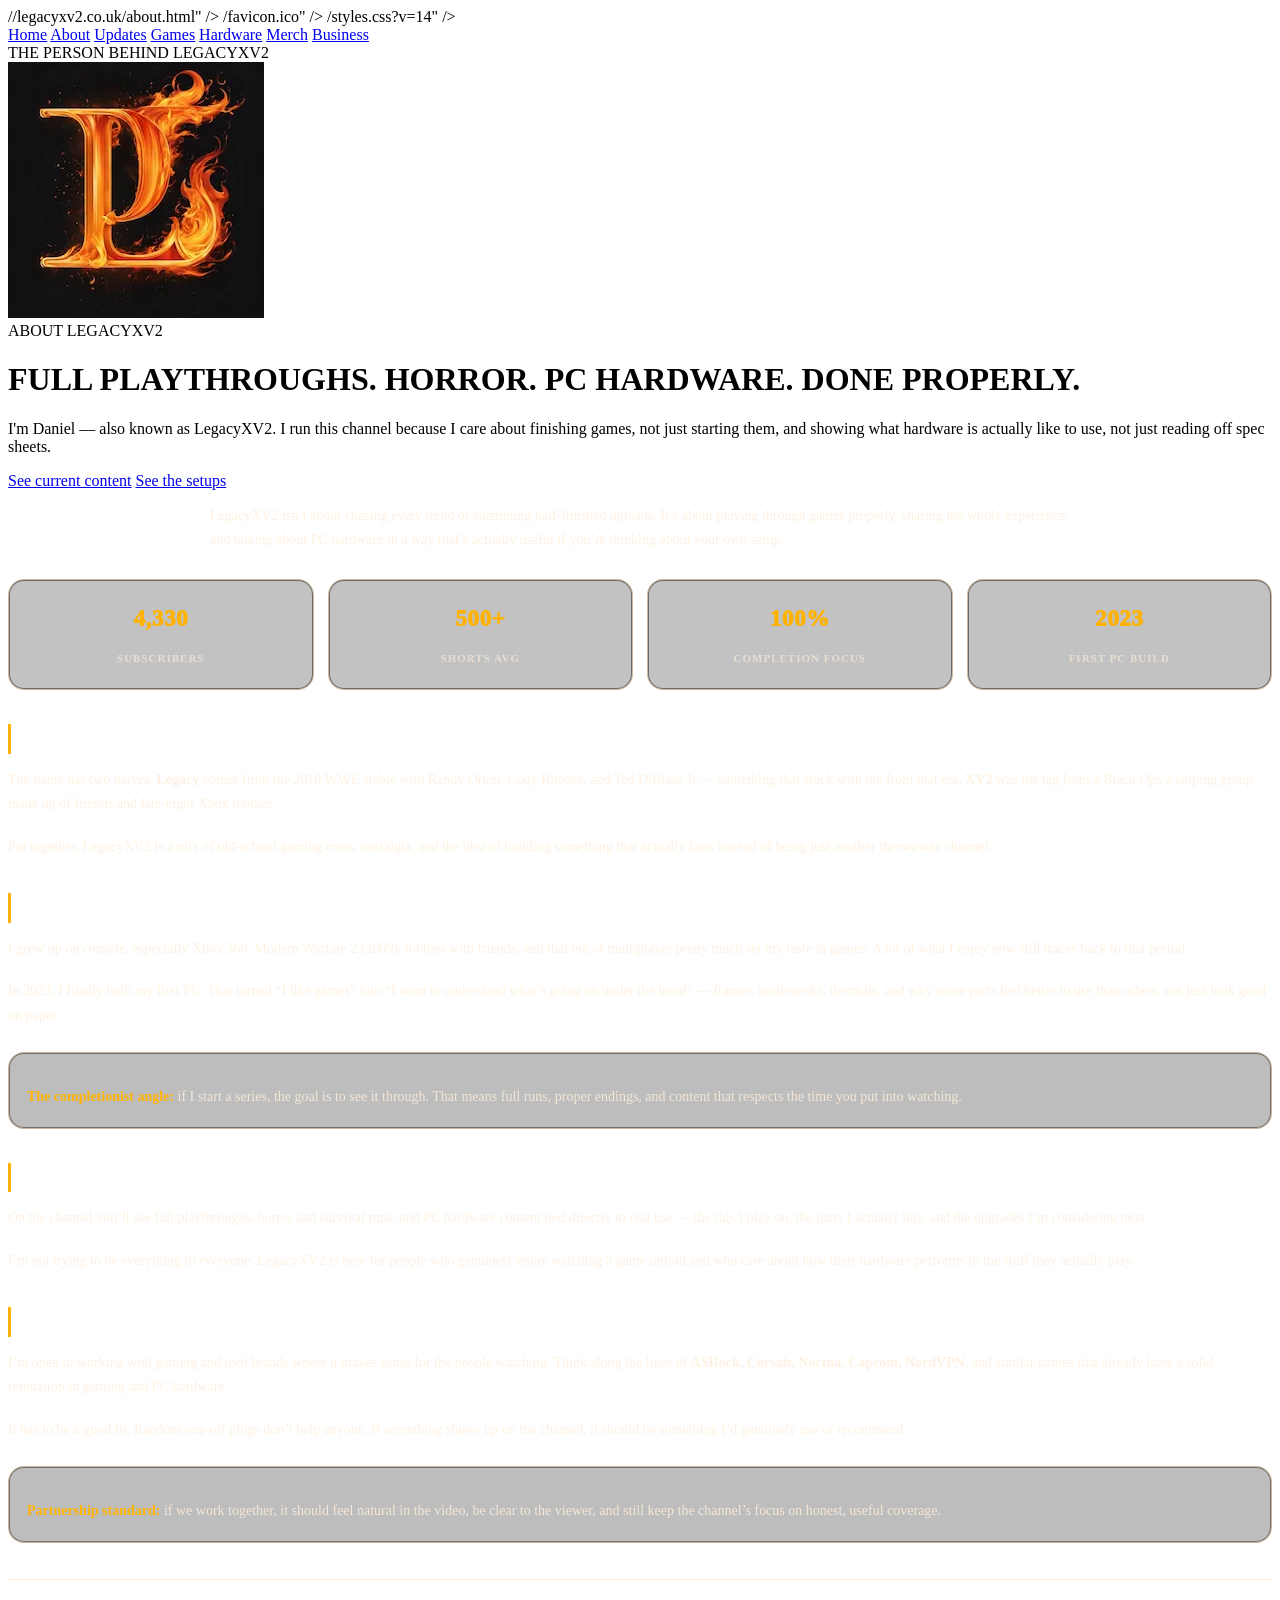
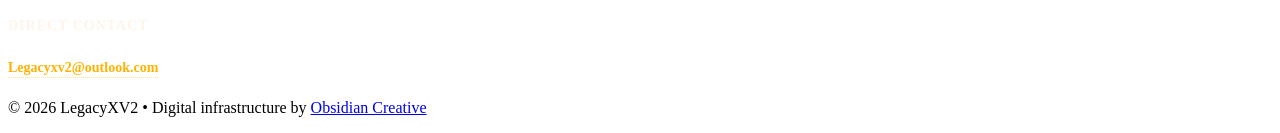
==== commit 9c4cce4d: "Update about.html" ====
--- a/about.html
+++ b/about.html
@@ -4,25 +4,25 @@
   <meta charset="utf-8" />
   <meta name="viewport" content="width=device-width, initial-scale=1" />
 
-  <title>About LegacyXV2 — Completionist Gaming & PC Hardware</title>
-  <meta name="description" content="Learn the story behind LegacyXV2 — completionist gaming playthroughs, horror content, and practical PC hardware coverage built from Xbox roots and a growing passion for tech." />
+  <title>About LegacyXV2 — Full Playthroughs, Horror & PC Hardware</title>
+  <meta name="description" content="I’m Daniel, the person behind LegacyXV2. I make full game playthroughs, horror content, and honest PC hardware videos — built from Xbox roots and a growing obsession with tech." />
   <meta name="robots" content="index,follow" />
-  <link rel="canonical" href="https://legacyxv2.co.uk/about.html" />
+  //legacyxv2.co.uk/about.html" />
 
   <meta property="og:site_name" content="LegacyXV2" />
   <meta property="og:type" content="website" />
   <meta property="og:url" content="https://legacyxv2.co.uk/about.html" />
-  <meta property="og:title" content="About LegacyXV2 — Completionist Gaming & PC Hardware" />
-  <meta property="og:description" content="The story behind LegacyXV2 — from Xbox roots and BO2 sniping to completionist gaming series and PC hardware coverage." />
+  <meta property="og:title" content="About LegacyXV2 — Full Playthroughs, Horror & PC Hardware" />
+  <meta property="og:description" content="From Xbox 360 days and BO2 sniping to full playthroughs, horror runs, and PC hardware coverage that actually cares about the details." />
   <meta property="og:image" content="https://legacyxv2.co.uk/og-legacyxv2.jpg" />
 
   <meta name="twitter:card" content="summary_large_image" />
-  <meta name="twitter:title" content="About LegacyXV2 — Completionist Gaming & PC Hardware" />
-  <meta name="twitter:description" content="From Xbox roots and BO2 sniping to full playthroughs, horror content, and PC hardware coverage." />
-  <meta name="twitter:image" content="https://legacyxv2.co.uk/og-legacyxv2.jpg" />
-
-  <link rel="icon" href="/favicon.ico" />
-  <link rel="stylesheet" href="/styles.css?v=14" />
+  <meta name="twitter:title" content="About LegacyXV2 — Full Playthroughs, Horror & PC Hardware" />
+  <meta name="twitter:description" content="From Xbox roots and BO2 sniping to full playthroughs, horror content, and straight-up PC hardware videos." />
+  <meta name="twitter:image" content="https://legacyxv2.co.uk/og-legacyxv2.jpg" " />
+
+  /favicon.ico" />
+  /styles.css?v=14" />
 
   <style>
     .aboutIntro {
@@ -150,7 +150,7 @@
         <div class="heroTop">
           <div class="heroTop__label">
             <span class="heroTop__dot" aria-hidden="true"></span>
-            THE CREATOR BEHIND THE BRAND
+            THE PERSON BEHIND LEGACYXV2
             <span class="heroTop__dot" aria-hidden="true"></span>
           </div>
         </div>
@@ -168,14 +168,15 @@
 
           <div class="heroCopy">
             <div class="heroRole">ABOUT LEGACYXV2</div>
-            <h1 class="heroTitle">FULL PLAYTHROUGHS. REAL ENTHUSIASM. NO HALF-MEASURES.</h1>
+            <h1 class="heroTitle">FULL PLAYTHROUGHS. HORROR. PC HARDWARE. DONE PROPERLY.</h1>
             <p class="heroSub">
-              LegacyXV2 is built around completionist gaming, horror content, and practical PC hardware coverage — with a focus on finishing what gets started and covering the details properly.
+  I'm Daniel — also known as LegacyXV2. I run this channel because I care about finishing games, not just starting them, and showing what hardware is actually like to use, not just reading off spec sheets.
+</p>
             </p>
 
             <div class="heroActions">
-              <a class="btnPrimary" href="/updates.html">See Current Content</a>
-              <a class="btnGhost" href="/hardware.html">Explore Hardware</a>
+              <a class="btnPrimary" href="/updates.html">See current content</a>
+              <a class="btnGhost" href="/hardware.html">See the setups</a>
             </div>
           </div>
         </div>
@@ -186,7 +187,7 @@
       <div class="panelBody bioSection">
         <div class="aboutIntro">
           <p>
-            LegacyXV2 is not built around rushed uploads, fake hype, or surface-level coverage. The brand is built around doing things properly: full game series, genuine enthusiasm for the experience, and PC hardware content that stays practical instead of disappearing into nonsense.
+            LegacyXV2 isn’t about chasing every trend or spamming half-finished uploads. It’s about playing through games properly, sharing the whole experience, and talking about PC hardware in a way that’s actually useful if you’re thinking about your own setup.
           </p>
         </div>
 
@@ -201,60 +202,60 @@
           </div>
           <div class="statCard">
             <span class="statNum">100%</span>
-            <span class="statLabel">Completionist Focus</span>
+            <span class="statLabel">Completion Focus</span>
           </div>
           <div class="statCard">
             <span class="statNum">2023</span>
-            <span class="statLabel">Built First PC</span>
-          </div>
-        </div>
-
-        <h2>The Name Behind LegacyXV2</h2>
-        <p>
-          The name comes from two different roots. <strong>Legacy</strong> is a nod to the 2010 WWE stable featuring Randy Orton, Cody Rhodes, and Ted DiBiase Jr. <strong>XV2</strong> came from a Black Ops 2 sniping group built around old friendships and gaming culture.
-        </p>
-        <p>
-          Put together, the name reflects both identity and history — a mix of gaming roots, nostalgia, and something carried forward into a more serious creator brand.
-        </p>
-
-        <h2>From Xbox Roots to PC Hardware</h2>
-        <p>
-          The original foundation was console gaming, especially the Xbox 360 era. Modern Warfare 2 (2009) was a major part of that, and the platform shaped a lot of the early taste in games and multiplayer culture.
-        </p>
-        <p>
-          In 2023, that interest expanded properly into PC building. Building the first system was a turning point — not just because of the hardware itself, but because it opened the door to understanding performance, parts, upgrades, and the technical side of gaming in a much deeper way.
+            <span class="statLabel">First PC Build</span>
+          </div>
+        </div>
+
+        <h2>The Story Behind the Name</h2>
+        <p>
+          The name has two halves. <strong>Legacy</strong> comes from the 2010 WWE stable with Randy Orton, Cody Rhodes, and Ted DiBiase Jr — something that stuck with me from that era. <strong>XV2</strong> was the tag from a Black Ops 2 sniping group made up of friends and late-night Xbox lobbies.
+        </p>
+        <p>
+          Put together, LegacyXV2 is a mix of old-school gaming roots, nostalgia, and the idea of building something that actually lasts instead of being just another throwaway channel.
+        </p>
+
+        <h2>From Xbox 360 Days to PC Builds</h2>
+        <p>
+          I grew up on console, especially Xbox 360. Modern Warfare 2 (2009), lobbies with friends, and that era of multiplayer pretty much set my taste in games. A lot of what I enjoy now still traces back to that period.
+        </p>
+        <p>
+          In 2023, I finally built my first PC. That turned “I like games” into “I want to understand what’s going on under the hood” — frames, bottlenecks, thermals, and why some parts feel better to use than others, not just look good on paper.
         </p>
 
         <div class="accentBox">
           <p>
-            <strong>The Completionist Angle:</strong> LegacyXV2 is built around seeing games through properly. That means full runs, more complete coverage, and content that respects the game instead of treating it like disposable filler.
-          </p>
-        </div>
-
-        <h2>What the Channel Stands For</h2>
-        <p>
-          At its core, LegacyXV2 is about thorough gaming coverage and creator-led tech enthusiasm. That includes retro and modern titles, horror and survival content, and PC hardware coverage rooted in real interest rather than trend-chasing.
-        </p>
-        <p>
-          The goal is simple: make content worth watching for people who actually care about the details.
-        </p>
-
-        <h2>Partnerships & Brand Fit</h2>
-        <p>
-          LegacyXV2 is open to working with gaming and technology brands that make sense for the audience and the channel direction. That includes the kind of companies already respected in gaming and PC hardware — brands such as <strong>ASRock, Corsair, Noctua, Capcom, and NordVPN</strong>.
-        </p>
-        <p>
-          The priority is fit, credibility, and long-term brand value. Forced partnerships and random placements are useless. The right collaboration should feel natural to the content and relevant to the audience.
+            <strong>The completionist angle:</strong> if I start a series, the goal is to see it through. That means full runs, proper endings, and content that respects the time you put into watching.
+          </p>
+        </div>
+
+        <h2>What You Can Expect Here</h2>
+        <p>
+          On the channel you’ll see full playthroughs, horror and survival runs, and PC hardware content tied directly to real use — the rigs I play on, the parts I actually buy, and the upgrades I’m considering next.
+        </p>
+        <p>
+          I’m not trying to be everything to everyone. LegacyXV2 is here for people who genuinely enjoy watching a game unfold and who care about how their hardware performs in the stuff they actually play.
+        </p>
+
+        <h2>Working With Brands</h2>
+        <p>
+          I’m open to working with gaming and tech brands where it makes sense for the people watching. Think along the lines of <strong>ASRock, Corsair, Noctua, Capcom, NordVPN</strong>, and similar names that already have a solid reputation in gaming and PC hardware.
+        </p>
+        <p>
+          It has to be a good fit. Random one-off plugs don’t help anyone. If something shows up on the channel, it should be something I’d genuinely use or recommend.
         </p>
 
         <div class="accentBox">
           <p>
-            <strong>Partnership standard:</strong> LegacyXV2 aims to work with brands that align with quality, credibility, and responsible long-term thinking — not just whoever turns up with a cheque.
+            <strong>Partnership standard:</strong> if we work together, it should feel natural in the video, be clear to the viewer, and still keep the channel’s focus on honest, useful coverage.
           </p>
         </div>
 
         <div class="contactBlock">
-          <p class="statLabel">Direct Contact</p>
+          <p class="statLabel">Direct contact</p>
           <p>
             <a href="mailto:Legacyxv2@outlook.com?subject=LegacyXV2%20Website%20Enquiry" class="mailLink">
               Legacyxv2@outlook.com
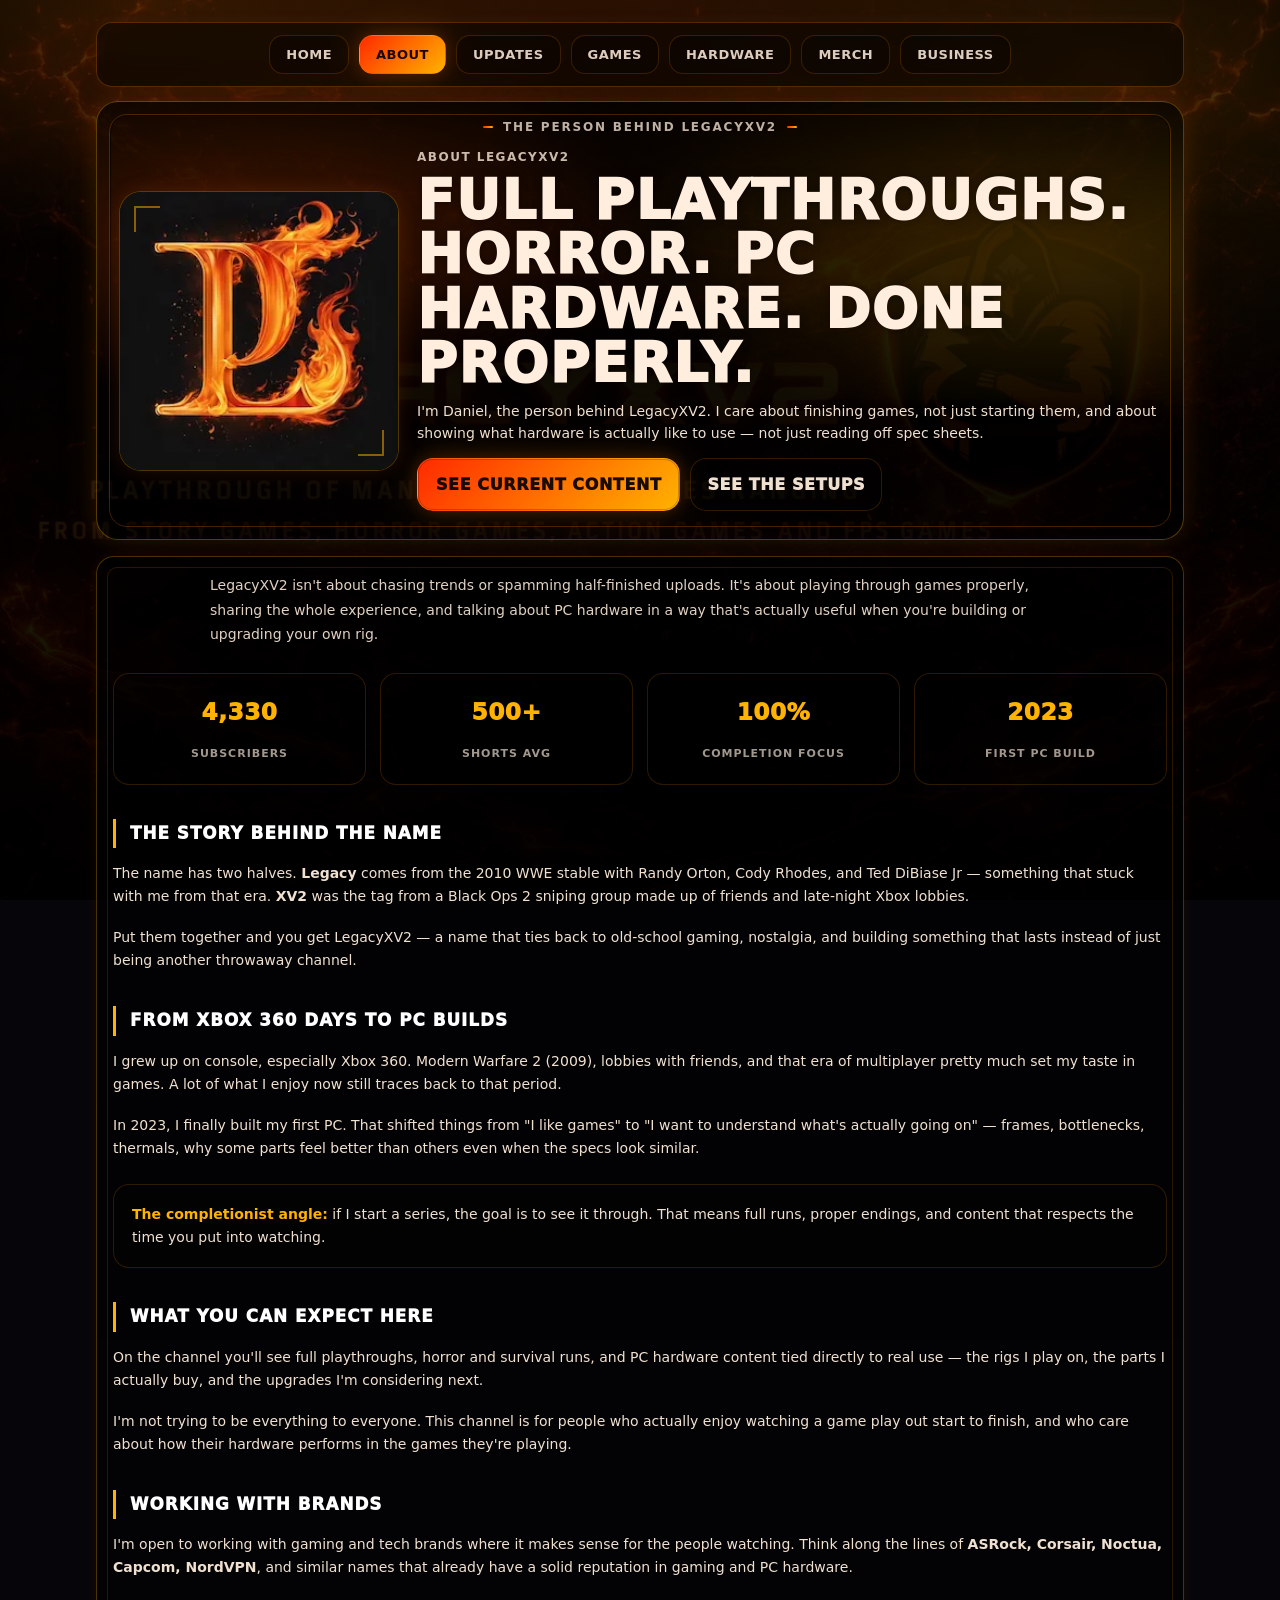
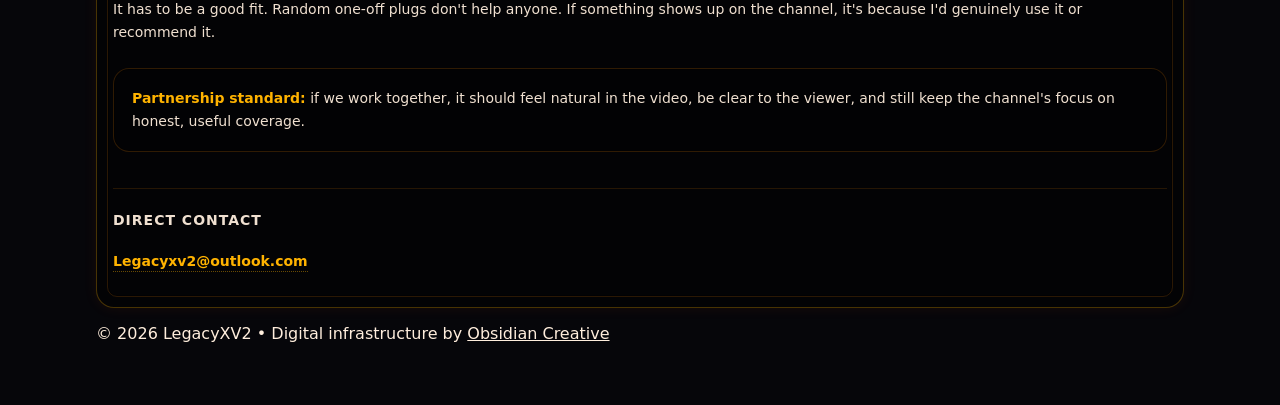
==== commit a5191d07: "Update about.html" ====
--- a/about.html
+++ b/about.html
@@ -5,13 +5,13 @@
   <meta name="viewport" content="width=device-width, initial-scale=1" />
 
   <title>About LegacyXV2 — Full Playthroughs, Horror & PC Hardware</title>
-  <meta name="description" content="I’m Daniel, the person behind LegacyXV2. I make full game playthroughs, horror content, and honest PC hardware videos — built from Xbox roots and a growing obsession with tech." />
+  <meta name="description" content="I'm Daniel, the person behind LegacyXV2. I make full game playthroughs, horror content, and honest PC hardware videos — built from Xbox roots and a growing obsession with tech." />
   <meta name="robots" content="index,follow" />
-  //legacyxv2.co.uk/about.html" />
+  <link rel="canonical" href="https://legacyxv2.co.uk/about" />
 
   <meta property="og:site_name" content="LegacyXV2" />
   <meta property="og:type" content="website" />
-  <meta property="og:url" content="https://legacyxv2.co.uk/about.html" />
+  <meta property="og:url" content="https://legacyxv2.co.uk/about" />
   <meta property="og:title" content="About LegacyXV2 — Full Playthroughs, Horror & PC Hardware" />
   <meta property="og:description" content="From Xbox 360 days and BO2 sniping to full playthroughs, horror runs, and PC hardware coverage that actually cares about the details." />
   <meta property="og:image" content="https://legacyxv2.co.uk/og-legacyxv2.jpg" />
@@ -19,10 +19,10 @@
   <meta name="twitter:card" content="summary_large_image" />
   <meta name="twitter:title" content="About LegacyXV2 — Full Playthroughs, Horror & PC Hardware" />
   <meta name="twitter:description" content="From Xbox roots and BO2 sniping to full playthroughs, horror content, and straight-up PC hardware videos." />
-  <meta name="twitter:image" content="https://legacyxv2.co.uk/og-legacyxv2.jpg" " />
-
-  /favicon.ico" />
-  /styles.css?v=14" />
+  <meta name="twitter:image" content="https://legacyxv2.co.uk/og-legacyxv2.jpg" />
+
+  <link rel="icon" href="/favicon.ico" />
+  <link rel="stylesheet" href="/styles.css?v=14" />
 
   <style>
     .aboutIntro {
@@ -170,8 +170,7 @@
             <div class="heroRole">ABOUT LEGACYXV2</div>
             <h1 class="heroTitle">FULL PLAYTHROUGHS. HORROR. PC HARDWARE. DONE PROPERLY.</h1>
             <p class="heroSub">
-  I'm Daniel — also known as LegacyXV2. I run this channel because I care about finishing games, not just starting them, and showing what hardware is actually like to use, not just reading off spec sheets.
-</p>
+              I'm Daniel, the person behind LegacyXV2. I care about finishing games, not just starting them, and about showing what hardware is actually like to use — not just reading off spec sheets.
             </p>
 
             <div class="heroActions">
@@ -187,7 +186,7 @@
       <div class="panelBody bioSection">
         <div class="aboutIntro">
           <p>
-            LegacyXV2 isn’t about chasing every trend or spamming half-finished uploads. It’s about playing through games properly, sharing the whole experience, and talking about PC hardware in a way that’s actually useful if you’re thinking about your own setup.
+            LegacyXV2 isn't about chasing trends or spamming half-finished uploads. It's about playing through games properly, sharing the whole experience, and talking about PC hardware in a way that's actually useful when you're building or upgrading your own rig.
           </p>
         </div>
 
@@ -215,7 +214,7 @@
           The name has two halves. <strong>Legacy</strong> comes from the 2010 WWE stable with Randy Orton, Cody Rhodes, and Ted DiBiase Jr — something that stuck with me from that era. <strong>XV2</strong> was the tag from a Black Ops 2 sniping group made up of friends and late-night Xbox lobbies.
         </p>
         <p>
-          Put together, LegacyXV2 is a mix of old-school gaming roots, nostalgia, and the idea of building something that actually lasts instead of being just another throwaway channel.
+          Put them together and you get LegacyXV2 — a name that ties back to old-school gaming, nostalgia, and building something that lasts instead of just being another throwaway channel.
         </p>
 
         <h2>From Xbox 360 Days to PC Builds</h2>
@@ -223,7 +222,7 @@
           I grew up on console, especially Xbox 360. Modern Warfare 2 (2009), lobbies with friends, and that era of multiplayer pretty much set my taste in games. A lot of what I enjoy now still traces back to that period.
         </p>
         <p>
-          In 2023, I finally built my first PC. That turned “I like games” into “I want to understand what’s going on under the hood” — frames, bottlenecks, thermals, and why some parts feel better to use than others, not just look good on paper.
+          In 2023, I finally built my first PC. That shifted things from "I like games" to "I want to understand what's actually going on" — frames, bottlenecks, thermals, why some parts feel better than others even when the specs look similar.
         </p>
 
         <div class="accentBox">
@@ -234,23 +233,23 @@
 
         <h2>What You Can Expect Here</h2>
         <p>
-          On the channel you’ll see full playthroughs, horror and survival runs, and PC hardware content tied directly to real use — the rigs I play on, the parts I actually buy, and the upgrades I’m considering next.
-        </p>
-        <p>
-          I’m not trying to be everything to everyone. LegacyXV2 is here for people who genuinely enjoy watching a game unfold and who care about how their hardware performs in the stuff they actually play.
+          On the channel you'll see full playthroughs, horror and survival runs, and PC hardware content tied directly to real use — the rigs I play on, the parts I actually buy, and the upgrades I'm considering next.
+        </p>
+        <p>
+          I'm not trying to be everything to everyone. This channel is for people who actually enjoy watching a game play out start to finish, and who care about how their hardware performs in the games they're playing.
         </p>
 
         <h2>Working With Brands</h2>
         <p>
-          I’m open to working with gaming and tech brands where it makes sense for the people watching. Think along the lines of <strong>ASRock, Corsair, Noctua, Capcom, NordVPN</strong>, and similar names that already have a solid reputation in gaming and PC hardware.
-        </p>
-        <p>
-          It has to be a good fit. Random one-off plugs don’t help anyone. If something shows up on the channel, it should be something I’d genuinely use or recommend.
+          I'm open to working with gaming and tech brands where it makes sense for the people watching. Think along the lines of <strong>ASRock, Corsair, Noctua, Capcom, NordVPN</strong>, and similar names that already have a solid reputation in gaming and PC hardware.
+        </p>
+        <p>
+          It has to be a good fit. Random one-off plugs don't help anyone. If something shows up on the channel, it's because I'd genuinely use it or recommend it.
         </p>
 
         <div class="accentBox">
           <p>
-            <strong>Partnership standard:</strong> if we work together, it should feel natural in the video, be clear to the viewer, and still keep the channel’s focus on honest, useful coverage.
+            <strong>Partnership standard:</strong> if we work together, it should feel natural in the video, be clear to the viewer, and still keep the channel's focus on honest, useful coverage.
           </p>
         </div>
 
--- a/styles.css
+++ b/styles.css
@@ -0,0 +1,1736 @@
+:root{
+  --bg: #06060a;
+
+  --text: #ffeedd;
+  --text-strong: rgba(255,238,221,0.94);
+  --text-muted: rgba(255,238,221,0.74);
+  --text-soft: rgba(255,238,221,0.56);
+  --text-dim: rgba(255,238,221,0.42);
+
+  --card: rgba(0,0,0,0.58);
+  --card-soft: rgba(0,0,0,0.28);
+  --card-mid: rgba(0,0,0,0.42);
+  --card-strong: rgba(0,0,0,0.72);
+
+  --ember: #ff5a00;
+  --ember2: #ffb300;
+  --ember3: #ff2a00;
+
+  --border-soft: rgba(255,140,0,0.18);
+  --border: rgba(255,140,0,0.26);
+  --border-strong: rgba(255,179,0,0.36);
+
+  --glass: rgba(0,0,0,0.28);
+  --glass-2: rgba(0,0,0,0.38);
+  --glass-3: rgba(0,0,0,0.48);
+
+  --shadow-soft:
+    0 0 14px rgba(255,90,0,0.08);
+
+  --shadow-med:
+    0 0 22px rgba(255,90,0,0.12),
+    0 0 48px rgba(255,179,0,0.08);
+
+  --shadow-accent:
+    0 0 18px rgba(255,90,0,0.22),
+    0 0 42px rgba(255,179,0,0.14);
+
+  --shadow-inset:
+    inset 0 0 0 1px rgba(0,0,0,0.48);
+
+  --radius: 18px;
+  --radius-sm: 14px;
+  --radius-lg: 22px;
+
+  --maxw: 1120px;
+
+  --transition-fast: 140ms ease;
+  --transition-med: 180ms ease;
+}
+
+*{ box-sizing:border-box; }
+
+html{
+  min-height:100%;
+  -webkit-text-size-adjust: 100%;
+  text-size-adjust: 100%;
+}
+
+body{
+  min-height:100svh;
+  margin:0;
+  position:relative;
+  font-family: ui-sans-serif, system-ui, -apple-system, Segoe UI, Roboto, Arial, sans-serif;
+  color:var(--text);
+  background-color:var(--bg);
+}
+
+img{
+  max-width:100%;
+  height:auto;
+  display:block;
+}
+
+iframe{
+  border:0;
+}
+
+a{
+  color:inherit;
+}
+
+a:hover{
+  opacity:.98;
+}
+
+/* =========================================================
+   BACKGROUND
+========================================================= */
+body::before{
+  content:"";
+  position:fixed;
+  inset:0;
+  z-index:-2;
+  pointer-events:none;
+  background:
+    radial-gradient(1200px 600px at 50% 0%, rgba(255,90,0,0.18), transparent 60%),
+    linear-gradient(rgba(0,0,0,0.74), rgba(0,0,0,0.84)),
+    url("/bg.jpg");
+  background-size:cover;
+  background-position:center;
+  background-repeat:no-repeat;
+}
+
+@supports (background-image: image-set(url("/bg-1280.webp") 1x)){
+  body::before{
+    background:
+      radial-gradient(1200px 600px at 50% 0%, rgba(255,90,0,0.18), transparent 60%),
+      linear-gradient(rgba(0,0,0,0.74), rgba(0,0,0,0.84)),
+      image-set(
+        url("/bg-1280.webp") 1x,
+        url("/bg-1920.webp") 2x
+      );
+    background-size:cover;
+    background-position:center;
+    background-repeat:no-repeat;
+  }
+}
+
+body::after{
+  content:"";
+  position:fixed;
+  inset:0;
+  z-index:-1;
+  pointer-events:none;
+  background:
+    radial-gradient(900px 420px at 12% 0%, rgba(255,140,0,.14), transparent 60%),
+    radial-gradient(900px 500px at 88% 10%, rgba(255,179,0,.10), transparent 62%),
+    linear-gradient(180deg, rgba(0,0,0,.22), rgba(0,0,0,.62));
+}
+
+.wrap{
+  max-width:var(--maxw);
+  margin:0 auto;
+  padding:22px 16px 46px;
+}
+
+/* =========================================================
+   NAV
+========================================================= */
+.topnav{
+  position:sticky;
+  top:12px;
+  z-index:50;
+
+  display:flex;
+  justify-content:center;
+  align-items:center;
+  gap:12px;
+
+  padding:12px 14px;
+  border-radius:16px;
+
+  background:rgba(0,0,0,0.45);
+  border:1px solid var(--border);
+  box-shadow:var(--shadow-soft);
+  backdrop-filter:none;
+}
+
+html.ready .topnav{
+  backdrop-filter:blur(10px);
+}
+
+.navlinks{
+  display:flex;
+  align-items:center;
+  justify-content:center;
+  gap:10px;
+  flex-wrap:wrap;
+  max-width:100%;
+  min-width:0;
+}
+
+.navlink{
+  flex:0 0 auto;
+  min-width:0;
+  white-space:nowrap;
+  text-align:center;
+
+  padding:11px 16px;
+  border-radius:14px;
+
+  font-size:13px;
+  font-weight:900;
+  letter-spacing:.5px;
+  text-transform:uppercase;
+  text-decoration:none;
+
+  color:rgba(255,238,221,0.86);
+  background:rgba(0,0,0,0.30);
+  border:1px solid var(--border-soft);
+
+  transition:
+    transform var(--transition-fast),
+    box-shadow var(--transition-fast),
+    filter var(--transition-fast),
+    background var(--transition-fast),
+    border-color var(--transition-fast);
+}
+
+.navlink::before,
+.navlink::after{
+  content:none !important;
+}
+
+.navlink:hover{
+  transform:translateY(-1px);
+  background:rgba(0,0,0,0.42);
+  border-color:var(--border-strong);
+  box-shadow:var(--shadow-soft);
+}
+
+.navlink.active{
+  color:#1a0b06;
+  background:linear-gradient(135deg, var(--ember3), var(--ember2));
+  border:1px solid rgba(255,140,0,0.24);
+  box-shadow:var(--shadow-accent);
+}
+
+@media (max-width: 720px){
+  .navlinks{
+    justify-content:flex-start;
+    overflow-x:auto;
+    -webkit-overflow-scrolling:touch;
+    scrollbar-width:none;
+    flex-wrap:nowrap;
+    padding:6px 4px;
+  }
+
+  .navlinks::-webkit-scrollbar{
+    display:none;
+  }
+}
+
+/* =========================================================
+   HERO
+========================================================= */
+.heroFrame{
+  margin-top:14px;
+  position:relative;
+  overflow:hidden;
+  border-radius:var(--radius-lg);
+
+  border:1px solid rgba(255,179,0,0.34);
+  background:linear-gradient(180deg, rgba(0,0,0,0.76), rgba(0,0,0,0.38));
+  box-shadow:var(--shadow-med);
+}
+
+.heroFrame__glow{
+  position:absolute;
+  inset:-60px;
+  pointer-events:none;
+  opacity:0;
+
+  background:
+    radial-gradient(700px 260px at 18% 35%, rgba(255,90,0,0.24), transparent 62%),
+    radial-gradient(780px 280px at 85% 38%, rgba(255,179,0,0.18), transparent 62%),
+    radial-gradient(700px 340px at 50% 120%, rgba(255,42,0,0.16), transparent 60%);
+}
+
+html.ready .heroFrame__glow{
+  opacity:1;
+  filter:blur(16px);
+  animation:emberFlicker 6.5s ease-in-out infinite;
+}
+
+@keyframes emberFlicker{
+  0%, 100% { opacity: 0.94; transform: translateY(0); }
+  40%      { opacity: 0.90; transform: translateY(0.4px); }
+  70%      { opacity: 0.98; transform: translateY(-0.3px); }
+}
+
+.heroFrame__inner{
+  position:relative;
+  padding:18px;
+}
+
+.heroFrame__inner::before{
+  content:"";
+  position:absolute;
+  inset:12px;
+  border-radius:18px;
+  pointer-events:none;
+  border:1px solid rgba(255,140,0,0.24);
+  box-shadow:inset 0 0 0 1px rgba(0,0,0,0.52);
+}
+
+.heroTop{
+  position:relative;
+  z-index:1;
+  display:flex;
+  justify-content:center;
+  margin-bottom:10px;
+}
+
+.heroTop__label{
+  display:flex;
+  align-items:center;
+  gap:10px;
+
+  font-size:12px;
+  font-weight:900;
+  letter-spacing:1.8px;
+  text-transform:uppercase;
+  color:var(--text-muted);
+}
+
+.heroTop__dot{
+  width:10px;
+  height:2px;
+  border-radius:999px;
+  background:linear-gradient(90deg, var(--ember3), var(--ember2));
+  box-shadow:0 0 10px rgba(255,90,0,0.28);
+}
+
+.heroMain{
+  position:relative;
+  z-index:1;
+
+  display:grid;
+  grid-template-columns:280px 1fr;
+  gap:18px;
+  align-items:center;
+
+  padding:6px 4px 10px;
+}
+
+.heroLogo{
+  position:relative;
+  z-index:2;
+  overflow:hidden;
+  aspect-ratio:1 / 1;
+  border-radius:22px;
+
+  background:rgba(0,0,0,0.34);
+  border:1px solid rgba(255,179,0,0.30);
+  box-shadow:
+    var(--shadow-inset),
+    0 0 20px rgba(255,90,0,0.14);
+}
+
+.heroLogo::before,
+.heroLogo::after{
+  content:"";
+  position:absolute;
+  width:24px;
+  height:24px;
+  border:2px solid rgba(255,179,0,0.52);
+  opacity:.95;
+}
+
+.heroLogo::before{
+  top:14px;
+  left:14px;
+  border-right:none;
+  border-bottom:none;
+}
+
+.heroLogo::after{
+  right:14px;
+  bottom:14px;
+  border-left:none;
+  border-top:none;
+}
+
+.heroLogo__img{
+  width:100%;
+  height:100%;
+  object-fit:cover;
+}
+
+.heroCopy{
+  min-width:0;
+}
+
+.heroRole{
+  margin-bottom:10px;
+  font-size:12px;
+  font-weight:900;
+  letter-spacing:1.5px;
+  text-transform:uppercase;
+  color:rgba(255,238,221,0.78);
+}
+
+.heroTitle{
+  margin:0 0 8px;
+  font-size:clamp(2.2rem, 5vw, 3.4rem);
+  font-weight:1000;
+  line-height:1;
+  letter-spacing:1.5px;
+  text-transform:uppercase;
+  text-shadow:0 0 10px rgba(0,0,0,0.45);
+}
+
+.heroSub{
+  margin:0 0 14px;
+  max-width:760px;
+  font-size:14px;
+  line-height:1.6;
+  color:var(--text-strong);
+  text-shadow:0 0 10px rgba(0,0,0,0.45);
+}
+
+.heroChips{
+  display:flex;
+  flex-wrap:wrap;
+  gap:10px;
+  margin:0 0 16px;
+}
+
+.chip{
+  padding:10px 14px;
+  border-radius:999px;
+
+  font-size:12px;
+  font-weight:900;
+  letter-spacing:.9px;
+  text-transform:uppercase;
+  color:rgba(255,238,221,0.90);
+
+  background:rgba(0,0,0,0.24);
+  border:1px solid var(--border-soft);
+  box-shadow:var(--shadow-inset);
+}
+
+.heroActions{
+  display:flex;
+  flex-wrap:wrap;
+  gap:10px;
+  margin-top:10px;
+}
+
+/* =========================================================
+   PANELS
+========================================================= */
+.panel{
+  position:relative;
+  overflow:hidden;
+  margin-top:16px;
+  border-radius:var(--radius);
+
+  background:linear-gradient(180deg, rgba(0,0,0,0.62), rgba(0,0,0,0.42));
+  border:1px solid rgba(255,179,0,0.28);
+  box-shadow:var(--shadow-soft);
+}
+
+.panel::after{
+  content:"";
+  position:absolute;
+  inset:10px;
+  border-radius:calc(var(--radius) - 8px);
+  pointer-events:none;
+  border:1px solid rgba(255,140,0,0.18);
+  box-shadow:inset 0 0 0 1px rgba(0,0,0,0.52);
+  opacity:.9;
+}
+
+.panelHead{
+  position:relative;
+  z-index:1;
+  padding:14px 16px;
+  border-bottom:1px solid rgba(255,140,0,0.20);
+  background:linear-gradient(180deg, rgba(0,0,0,0.42), rgba(0,0,0,0.20));
+}
+
+.panelHead--split{
+  display:flex;
+  align-items:baseline;
+  justify-content:space-between;
+  gap:12px;
+}
+
+.panelTitle{
+  margin:0;
+  font-size:15px;
+  font-weight:1000;
+  letter-spacing:2px;
+  text-transform:uppercase;
+  color:var(--text-strong);
+}
+
+.panelBody{
+  position:relative;
+  z-index:1;
+  padding:16px;
+}
+
+.panelBody p{
+  margin:0 0 10px;
+  font-size:14px;
+  line-height:1.65;
+  color:var(--text-strong);
+}
+
+@media (hover:hover) and (pointer:fine){
+  .panel{
+    transition:
+      transform var(--transition-med),
+      box-shadow var(--transition-med),
+      border-color var(--transition-med);
+  }
+
+  .panel:hover{
+    transform:translateY(-1px);
+    border-color:rgba(255,179,0,0.34);
+    box-shadow:var(--shadow-med);
+  }
+}
+
+/* =========================================================
+   HOME ADDITIONS
+========================================================= */
+.proofStrip{
+  display:grid;
+  grid-template-columns:repeat(4, 1fr);
+  gap:12px;
+}
+
+.proofItem{
+  padding:14px;
+  border-radius:16px;
+  background:rgba(0,0,0,0.22);
+  border:1px solid var(--border-soft);
+  box-shadow:var(--shadow-inset);
+}
+
+.proofItem strong{
+  display:block;
+  margin-bottom:6px;
+  font-size:12px;
+  font-weight:1000;
+  letter-spacing:.8px;
+  text-transform:uppercase;
+  color:var(--text-strong);
+}
+
+.proofItem span{
+  display:block;
+  font-size:12px;
+  line-height:1.5;
+  color:var(--text-muted);
+}
+
+.sectionIntro{
+  margin:0 0 14px;
+  color:var(--text-muted);
+}
+
+.featureGrid{
+  display:grid;
+  grid-template-columns:repeat(2, 1fr);
+  gap:14px;
+}
+
+.featureCard{
+  padding:16px;
+  border-radius:16px;
+  border:1px solid var(--border-soft);
+  background:rgba(0,0,0,0.24);
+  box-shadow:var(--shadow-inset);
+}
+
+.featureCard h3{
+  margin:0 0 8px;
+  font-size:14px;
+  font-weight:1000;
+  letter-spacing:.8px;
+  text-transform:uppercase;
+  color:var(--text-strong);
+}
+
+.featureCard p{
+  margin:0 0 12px;
+  color:var(--text-muted);
+}
+
+.hardwareTeaser{
+  padding:24px 20px;
+  text-align:center;
+  border-radius:16px;
+  background:rgba(0,0,0,0.28);
+  border:1px solid var(--border-soft);
+  box-shadow:var(--shadow-inset);
+}
+
+.hardwareTeaser h3{
+  margin:0 0 12px;
+  font-size:1.35rem;
+  font-weight:1000;
+  letter-spacing:.8px;
+  color:#fff;
+}
+
+.hardwareTeaser p{
+  margin:0 auto 20px;
+  max-width:640px;
+  color:var(--text-muted);
+}
+
+.aboutLead{
+  color:var(--text-strong);
+  font-weight:700;
+}
+
+/* =========================================================
+   UNIVERSAL GRIDS / CARDS
+========================================================= */
+.cardsGrid{
+  display:grid;
+  grid-template-columns:1fr;
+  gap:14px;
+}
+
+@media (min-width: 820px){
+  .cardsGrid{
+    grid-template-columns:repeat(2, 1fr);
+  }
+}
+
+@media (min-width: 1180px){
+  .cardsGrid{
+    grid-template-columns:repeat(3, 1fr);
+  }
+}
+
+.mediaCard,
+.playlistCard,
+.updateCard,
+.rigCard,
+.recCard{
+  overflow:hidden;
+  border-radius:16px;
+  border:1px solid var(--border-soft);
+  background:var(--glass);
+  box-shadow:var(--shadow-inset);
+}
+
+.mediaCard{
+  display:flex;
+  flex-direction:column;
+  min-width:0;
+}
+
+.mediaThumb{
+  position:relative;
+  width:100%;
+  aspect-ratio:16 / 9;
+  background:rgba(0,0,0,0.35);
+  border-bottom:1px solid var(--border-soft);
+}
+
+.mediaThumb img{
+  position:absolute;
+  inset:0;
+  width:100%;
+  height:100%;
+  object-fit:contain;
+  background:#000;
+}
+
+.mediaBody{
+  display:flex;
+  flex-direction:column;
+  gap:10px;
+  padding:12px 14px 14px;
+}
+
+.mediaTitle{
+  margin:0;
+  font-size:13px;
+  font-weight:1000;
+  letter-spacing:1px;
+  text-transform:uppercase;
+  color:var(--text-strong);
+}
+
+.mediaText{
+  margin:0;
+  font-size:12px;
+  line-height:1.55;
+  color:var(--text-muted);
+}
+
+.mediaActions{
+  display:flex;
+  flex-wrap:wrap;
+  gap:10px;
+  margin-top:2px;
+}
+
+/* =========================================================
+   GAMES PAGE
+========================================================= */
+body.games .gamesGrid{
+  display:grid;
+  grid-template-columns:repeat(5, minmax(0, 1fr));
+  gap:14px;
+}
+
+body.games .gameCard{
+  display:flex;
+  flex-direction:column;
+  overflow:hidden;
+  border-radius:18px;
+  border:1px solid var(--border-soft);
+  background:rgba(0,0,0,0.26);
+  box-shadow:var(--shadow-inset);
+  transition:
+    transform var(--transition-med),
+    box-shadow var(--transition-med),
+    border-color var(--transition-med);
+}
+
+body.games .gameCard:hover{
+  transform:translateY(-3px);
+  border-color:rgba(255,140,0,0.32);
+  box-shadow:
+    0 10px 26px rgba(0,0,0,0.35),
+    inset 0 0 0 1px rgba(255,140,0,0.14),
+    0 0 20px rgba(255,140,0,0.10);
+}
+
+body.games .gameMedia{
+  position:relative;
+  overflow:hidden;
+  aspect-ratio:2 / 3;
+  background:rgba(0,0,0,0.35);
+  border-bottom:1px solid var(--border-soft);
+}
+
+body.games .gameMedia img{
+  width:100%;
+  height:100%;
+  object-fit:cover;
+  transform:scale(1.01);
+  transition:transform .25s ease;
+}
+
+body.games .gameCard:hover .gameMedia img{
+  transform:scale(1.06);
+}
+
+body.games .gameBody{
+  padding:12px;
+}
+
+body.games .gameTitle{
+  margin:0 0 6px;
+  font-size:12px;
+  font-weight:1000;
+  letter-spacing:1px;
+  text-transform:uppercase;
+  color:rgba(255,238,221,0.95);
+}
+
+body.games .gameDesc{
+  margin:0 0 10px;
+  min-height:36px;
+  font-size:12px;
+  line-height:1.5;
+  color:var(--text-muted);
+}
+
+body.games .gameLinks{
+  display:flex;
+  flex-wrap:wrap;
+  justify-content:space-between;
+  align-items:center;
+  gap:10px;
+}
+
+body.games .miniLinksRow{
+  display:flex;
+  flex-wrap:wrap;
+  align-items:center;
+  gap:10px;
+}
+
+body.games .gameTag{
+  padding:6px 10px;
+  border-radius:999px;
+  border:1px solid var(--border-soft);
+  background:rgba(0,0,0,0.18);
+
+  font-size:11px;
+  font-weight:900;
+  letter-spacing:.8px;
+  text-transform:uppercase;
+  color:rgba(255,238,221,0.85);
+}
+
+body.games .gameQuick{
+  padding:0 0 2px;
+  border:none;
+  border-bottom:1px solid rgba(255,140,0,0.22);
+  background:none;
+  cursor:pointer;
+
+  font-size:12px;
+  font-weight:900;
+  letter-spacing:.6px;
+  text-transform:uppercase;
+  text-decoration:none;
+  color:rgba(255,238,221,0.88);
+
+  transition:opacity .15s ease, border-color .15s ease;
+}
+
+body.games .gameQuick:hover{
+  opacity:1;
+  border-bottom-color:rgba(255,140,0,0.55);
+}
+
+@media (max-width: 1100px){
+  body.games .gamesGrid{
+    grid-template-columns:repeat(3, minmax(0, 1fr));
+  }
+}
+
+@media (max-width: 720px){
+  body.games .gamesGrid{
+    grid-template-columns:repeat(2, minmax(0, 1fr));
+  }
+}
+
+/* =========================================================
+   PLAYLISTS / VIDEO
+========================================================= */
+.playlistGrid{
+  display:grid;
+  grid-template-columns:1fr;
+  gap:14px;
+}
+
+@media (min-width: 820px){
+  .playlistGrid{
+    grid-template-columns:repeat(2, 1fr);
+  }
+}
+
+@media (min-width: 1180px){
+  .playlistGrid{
+    grid-template-columns:repeat(3, 1fr);
+  }
+}
+
+.playlistCard{
+  display:flex;
+  flex-direction:column;
+}
+
+.playlistHead{
+  padding:12px 14px;
+  border-bottom:1px solid var(--border-soft);
+  background:linear-gradient(180deg, rgba(0,0,0,0.45), rgba(0,0,0,0.22));
+}
+
+.playlistTitle{
+  margin:0;
+  font-size:13px;
+  font-weight:1000;
+  letter-spacing:1px;
+  text-transform:uppercase;
+  color:var(--text-strong);
+}
+
+.playlistFrame{
+  position:relative;
+  width:100%;
+  aspect-ratio:16 / 9;
+  background:rgba(0,0,0,0.35);
+  border-bottom:1px solid var(--border-soft);
+}
+
+.playlistFrame iframe{
+  position:absolute;
+  inset:0;
+  width:100%;
+  height:100%;
+}
+
+.playlistFoot{
+  display:flex;
+  align-items:center;
+  justify-content:space-between;
+  gap:12px;
+  padding:12px 14px 14px;
+  border-top:1px solid rgba(255,140,0,0.12);
+  background:linear-gradient(180deg, rgba(0,0,0,0.10), rgba(0,0,0,0.22));
+}
+
+.playlistNote{
+  margin:0;
+  font-size:12px;
+  color:var(--text-muted);
+}
+
+/* =========================================================
+   INTRO VIDEO / YOUTUBE LITE
+========================================================= */
+.introVideo{
+  width:100%;
+  overflow:hidden;
+  aspect-ratio:16 / 9;
+  border-radius:16px;
+  border:1px solid var(--border-soft);
+  background:rgba(0,0,0,0.28);
+  box-shadow:var(--shadow-inset);
+}
+
+.ytLite{
+  position:relative;
+  display:grid;
+  place-items:center;
+}
+
+.ytLite iframe{
+  width:100%;
+  height:100%;
+}
+
+.ytLite__thumb{
+  position:absolute;
+  inset:0;
+  width:100%;
+  height:100%;
+  object-fit:cover;
+}
+
+html.ready .ytLite__thumb{
+  filter:saturate(1.02) contrast(1.02);
+  transform:scale(1.02);
+}
+
+.ytLite::after{
+  content:"";
+  position:absolute;
+  inset:0;
+  pointer-events:none;
+  background:
+    radial-gradient(600px 240px at 50% 30%, rgba(255,179,0,0.10), transparent 60%),
+    linear-gradient(180deg, rgba(255,90,0,0.10), rgba(0,0,0,0.55));
+}
+
+.ytLite__btn{
+  position:absolute;
+  inset:0;
+  z-index:2;
+  width:100%;
+  height:100%;
+  border:0;
+  background:transparent;
+  cursor:pointer;
+}
+
+.ytLite__play{
+  position:relative;
+  width:76px;
+  height:54px;
+  border-radius:14px;
+  background:linear-gradient(135deg, var(--ember3), var(--ember2));
+  box-shadow:
+    0 0 18px rgba(255,90,0,0.26),
+    0 0 42px rgba(255,179,0,0.16),
+    inset 0 0 0 1px rgba(0,0,0,0.25);
+}
+
+.ytLite__play::before{
+  content:"";
+  position:absolute;
+  left:30px;
+  top:16px;
+  width:0;
+  height:0;
+  border-left:16px solid #1a0b06;
+  border-top:11px solid transparent;
+  border-bottom:11px solid transparent;
+}
+
+.ytLite__btn:focus-visible{
+  outline:3px solid rgba(255,179,0,0.45);
+  outline-offset:4px;
+}
+
+/* =========================================================
+   RIG GRID
+========================================================= */
+.rigGrid{
+  display:grid;
+  grid-template-columns:repeat(3, 1fr);
+  gap:14px;
+}
+
+.rigMedia{
+  position:relative;
+  overflow:hidden;
+  aspect-ratio:16 / 10;
+  border-bottom:1px solid var(--border-soft);
+}
+
+.rigMedia img{
+  width:100%;
+  height:100%;
+  object-fit:cover;
+}
+
+html.ready .rigMedia img{
+  transform:scale(1.02);
+}
+
+.rigMedia::after{
+  content:"";
+  position:absolute;
+  inset:0;
+  pointer-events:none;
+  background:linear-gradient(180deg, rgba(255,90,0,0.08), rgba(0,0,0,0.55));
+  box-shadow:
+    inset 0 0 0 1px rgba(255,140,0,0.22),
+    inset 0 -40px 60px rgba(0,0,0,0.65);
+}
+
+.rigLabel{
+  position:absolute;
+  left:12px;
+  bottom:12px;
+  padding:6px 10px;
+  border-radius:999px;
+
+  font-size:11px;
+  font-weight:1000;
+  letter-spacing:1px;
+  text-transform:uppercase;
+
+  color:#1a0b06;
+  background:linear-gradient(135deg, var(--ember3), var(--ember2));
+  box-shadow:
+    0 0 12px rgba(255,90,0,0.26),
+    0 0 24px rgba(255,179,0,0.14);
+}
+
+.rigContent{
+  padding:12px 12px 14px;
+}
+
+.rigTitle{
+  margin:0 0 10px;
+  font-size:13px;
+  font-weight:1000;
+  letter-spacing:1px;
+  text-transform:uppercase;
+  color:var(--text-strong);
+}
+
+.rigList{
+  margin:0;
+  padding-left:18px;
+  font-size:13px;
+  line-height:1.55;
+  color:rgba(255,238,221,0.84);
+}
+
+.rigList li{
+  margin:6px 0;
+}
+
+/* =========================================================
+   GRID HELPERS / ABOUT / LINKS
+========================================================= */
+.grid2{
+  display:grid;
+  grid-template-columns:1fr 1fr;
+  gap:14px;
+  align-items:start;
+}
+
+.aboutDivider{
+  height:1px;
+  margin:12px 0;
+  border-radius:999px;
+  background:rgba(255,140,0,0.18);
+}
+
+.linksGrid{
+  display:grid;
+  grid-template-columns:1fr;
+  gap:10px;
+}
+
+/* =========================================================
+   FORMS / BUSINESS
+========================================================= */
+.formGrid{
+  display:grid;
+  grid-template-columns:1fr;
+  gap:12px;
+}
+
+.field label{
+  display:block;
+  margin:0 0 8px;
+
+  font-size:12px;
+  font-weight:1000;
+  letter-spacing:1px;
+  text-transform:uppercase;
+  color:rgba(255,238,221,0.78);
+}
+
+.input,
+.textarea{
+  width:100%;
+  padding:12px;
+  border-radius:14px;
+  outline:none;
+
+  color:var(--text-strong);
+  background:rgba(0,0,0,0.28);
+  border:1px solid var(--border-soft);
+  box-shadow:var(--shadow-inset);
+}
+
+.textarea{
+  min-height:120px;
+  resize:vertical;
+}
+
+.input:focus,
+.textarea:focus{
+  border-color:rgba(255,179,0,0.45);
+  box-shadow:
+    0 0 0 3px rgba(255,179,0,0.14),
+    inset 0 0 0 1px rgba(0,0,0,0.45);
+}
+
+.checkRow{
+  display:flex;
+  align-items:flex-start;
+  gap:10px;
+  font-size:12px;
+  line-height:1.55;
+  color:rgba(255,238,221,0.78);
+}
+
+.checkRow input{
+  margin-top:3px;
+  transform:scale(1.05);
+}
+
+.noticeBox{
+  padding:12px 14px;
+  border-radius:16px;
+  border:1px solid var(--border-soft);
+  background:rgba(0,0,0,0.28);
+
+  font-size:12px;
+  line-height:1.6;
+  color:var(--text-muted);
+}
+
+.successBox{
+  display:flex;
+  align-items:center;
+  gap:10px;
+
+  padding:12px 14px;
+  border-radius:16px;
+  border:1px solid rgba(255,179,0,0.30);
+  background:rgba(0,0,0,0.34);
+
+  font-weight:1000;
+}
+
+.actions{
+  display:flex;
+  align-items:center;
+  gap:12px;
+  flex-wrap:wrap;
+}
+
+.formStatus{
+  display:inline-flex;
+  align-items:center;
+  min-height:42px;
+  padding:10px 12px;
+  border-radius:14px;
+
+  font-size:12px;
+  font-weight:1000;
+  letter-spacing:.6px;
+  text-transform:uppercase;
+
+  border:1px solid var(--border-soft);
+  background:rgba(0,0,0,0.22);
+  color:var(--text-muted);
+}
+
+.formStatus[data-kind="busy"]{
+  border-color:rgba(255,179,0,0.30);
+  color:rgba(255,238,221,0.85);
+}
+
+.formStatus[data-kind="ok"]{
+  border-color:rgba(255,179,0,0.40);
+  color:var(--text-strong);
+  box-shadow:0 0 16px rgba(255,90,0,0.12);
+}
+
+.formStatus[data-kind="error"]{
+  border-color:rgba(255,90,0,0.40);
+  color:var(--text-strong);
+  box-shadow:0 0 16px rgba(255,42,0,0.12);
+}
+
+/* =========================================================
+   BUTTONS / LINKS
+========================================================= */
+.btnPrimary,
+.btnGhost,
+.miniLink,
+.btn-affiliate{
+  font-weight:1000;
+  text-decoration:none;
+  transition:
+    transform var(--transition-fast),
+    filter var(--transition-fast),
+    border-color var(--transition-fast),
+    background var(--transition-fast),
+    box-shadow var(--transition-fast);
+}
+
+.btnPrimary,
+.btnGhost{
+  display:flex;
+  align-items:center;
+  justify-content:center;
+  border-radius:16px;
+  letter-spacing:.6px;
+  text-transform:uppercase;
+}
+
+.btnPrimary{
+  padding:16px 18px;
+  color:#1a0b06;
+  background:linear-gradient(135deg, var(--ember3), var(--ember2));
+  border:1px solid rgba(255,140,0,0.24);
+  box-shadow:
+    0 0 18px rgba(255,90,0,0.22),
+    0 0 42px rgba(255,179,0,0.14),
+    inset 0 0 0 1px rgba(0,0,0,0.22);
+}
+
+.btnPrimary:hover{
+  transform:translateY(-1px);
+  filter:brightness(1.05);
+}
+
+.btnGhost{
+  padding:14px 16px;
+  color:var(--text-strong);
+  background:rgba(0,0,0,0.28);
+  border:1px solid var(--border-soft);
+  box-shadow:var(--shadow-inset);
+}
+
+.btnGhost:hover{
+  transform:translateY(-1px);
+  background:rgba(0,0,0,0.40);
+  border-color:var(--border-strong);
+}
+
+.miniLink{
+  display:inline-block;
+  padding:8px 12px;
+  border-radius:12px;
+
+  font-size:12px;
+  letter-spacing:.6px;
+  text-transform:uppercase;
+
+  color:#1a0b06;
+  background:linear-gradient(135deg, var(--ember3), var(--ember2));
+  box-shadow:
+    0 0 14px rgba(255,90,0,0.18),
+    0 0 34px rgba(255,179,0,0.12);
+}
+
+.miniLink:hover{
+  transform:translateY(-1px);
+  filter:brightness(1.04);
+}
+
+.btn-affiliate{
+  display:inline-flex;
+  align-items:center;
+  justify-content:center;
+  white-space:nowrap;
+
+  padding:8px 12px;
+  border-radius:12px;
+  font-size:11px;
+  letter-spacing:.4px;
+  text-transform:uppercase;
+
+  color:var(--text-strong);
+  background:rgba(255,140,0,0.14);
+  border:1px solid rgba(255,140,0,0.34);
+  box-shadow:var(--shadow-inset);
+}
+
+.btn-affiliate:hover{
+  transform:translateY(-1px);
+  background:rgba(255,140,0,0.26);
+  border-color:rgba(255,140,0,0.58);
+  color:#fff;
+}
+
+/* =========================================================
+   SMALL UI HELPERS
+========================================================= */
+.smallNote,
+.tinyNote,
+.mutedNote{
+  margin:0 0 10px;
+  line-height:1.6;
+  color:var(--text-muted);
+}
+
+.tinyNote{
+  margin-top:10px;
+  font-size:12px;
+}
+
+.mutedNote{
+  font-size:13px;
+}
+
+/* =========================================================
+   UPDATES GRID
+========================================================= */
+.updatesGrid{
+  display:grid;
+  grid-template-columns:1fr;
+  gap:14px;
+}
+
+.updateCard{
+  display:flex;
+  flex-direction:column;
+}
+
+.updateTop{
+  display:flex;
+  align-items:center;
+  justify-content:space-between;
+  gap:10px;
+  padding:12px;
+  border-bottom:1px solid var(--border-soft);
+  background:rgba(0,0,0,0.22);
+}
+
+.updateMeta{
+  font-size:12px;
+  font-weight:1000;
+  letter-spacing:1px;
+  text-transform:uppercase;
+  color:rgba(255,238,221,0.80);
+}
+
+.updateBodyWrap{
+  display:flex;
+  flex-direction:column;
+  gap:10px;
+  padding:12px;
+}
+
+.thumbLink{
+  display:block;
+  overflow:hidden;
+  aspect-ratio:16 / 9;
+  border-radius:14px;
+  border:1px solid var(--border-soft);
+  background:rgba(0,0,0,0.35);
+}
+
+.thumbImg{
+  width:100%;
+  height:100%;
+  object-fit:cover;
+}
+
+/* =========================================================
+   MODAL
+========================================================= */
+.modal{
+  position:fixed;
+  inset:0;
+  z-index:9999;
+  display:none;
+}
+
+.modal.is-open{
+  display:block;
+}
+
+.modal__backdrop{
+  position:absolute;
+  inset:0;
+  background:rgba(0,0,0,0.70);
+}
+
+.modal__panel{
+  position:relative;
+  width:min(720px, calc(100vw - 28px));
+  margin:7vh auto 0;
+  overflow:hidden;
+  transform:translateY(6px);
+
+  border-radius:18px;
+  border:1px solid var(--border-soft);
+  background:rgba(0,0,0,0.72);
+  box-shadow:0 20px 70px rgba(0,0,0,0.55);
+}
+
+html.ready .modal__panel{
+  backdrop-filter:blur(10px);
+}
+
+.modal__head{
+  display:flex;
+  align-items:center;
+  justify-content:space-between;
+  gap:12px;
+  padding:14px 16px;
+  border-bottom:1px solid rgba(255,140,0,0.16);
+  background:linear-gradient(180deg, rgba(0,0,0,0.42), rgba(0,0,0,0.20));
+}
+
+.modal__title{
+  margin:0;
+  font-size:14px;
+  font-weight:1000;
+  letter-spacing:1.2px;
+  text-transform:uppercase;
+  color:var(--text-strong);
+}
+
+.modal__close{
+  padding:8px 10px;
+  border-radius:12px;
+  border:1px solid var(--border-soft);
+  background:rgba(0,0,0,0.35);
+  color:rgba(255,238,221,0.88);
+  cursor:pointer;
+  font-weight:1000;
+  line-height:1;
+}
+
+.modal__body{
+  padding:16px;
+}
+
+.modal__foot{
+  padding:12px 16px 16px;
+  border-top:1px solid rgba(255,140,0,0.12);
+}
+
+.modal__body h4{
+  margin:0 0 8px;
+  font-size:12px;
+  font-weight:1000;
+  letter-spacing:1px;
+  text-transform:uppercase;
+  color:var(--text-strong);
+}
+
+.modal__body p{
+  margin:0 0 12px;
+  font-size:13px;
+  line-height:1.65;
+  color:rgba(255,238,221,0.84);
+}
+
+body.modal-open{
+  overflow:hidden;
+}
+
+/* =========================================================
+   HARDWARE PAGE
+========================================================= */
+.hwGrid2{
+  display:grid;
+  grid-template-columns:1.1fr .9fr;
+  gap:14px;
+}
+
+.embedFrame{
+  overflow:hidden;
+  aspect-ratio:16 / 9;
+  border-radius:16px;
+  border:1px solid var(--border-soft);
+  background:rgba(0,0,0,0.28);
+  box-shadow:var(--shadow-inset);
+}
+
+.embedFrame iframe{
+  width:100%;
+  height:100%;
+}
+
+.recGrid{
+  display:grid;
+  grid-template-columns:repeat(3, 1fr);
+  gap:14px;
+}
+
+.recCard{
+  display:flex;
+  flex-direction:column;
+  padding:12px;
+}
+
+.recTitle{
+  display:flex;
+  align-items:center;
+  justify-content:space-between;
+  gap:10px;
+  margin:0 0 8px;
+
+  font-size:13px;
+  font-weight:1000;
+  letter-spacing:1px;
+  text-transform:uppercase;
+  color:var(--text-strong);
+}
+
+.recTag{
+  white-space:nowrap;
+  padding:6px 10px;
+  border-radius:999px;
+  border:1px solid var(--border-soft);
+  background:rgba(0,0,0,0.22);
+
+  font-size:11px;
+  color:rgba(255,238,221,0.82);
+}
+
+.recList{
+  margin:0;
+  padding-left:18px;
+  font-size:13px;
+  line-height:1.55;
+  color:rgba(255,238,221,0.78);
+}
+
+/* affiliate gear */
+.disclaimerBox{
+  margin-bottom:20px;
+  padding:12px 14px;
+  border-radius:12px;
+  background:rgba(0,0,0,0.24);
+  border:1px solid rgba(255,140,0,0.20);
+  border-left:3px solid rgba(255,140,0,0.50);
+}
+
+.gearList{
+  display:flex;
+  flex-direction:column;
+  gap:10px;
+  margin:0;
+  padding:0;
+  list-style:none;
+}
+
+.gearItem{
+  display:flex;
+  align-items:center;
+  justify-content:space-between;
+  gap:12px;
+  padding-bottom:10px;
+  border-bottom:1px solid rgba(255,255,255,0.05);
+}
+
+.gearItem:last-child{
+  padding-bottom:0;
+  border-bottom:none;
+}
+
+.gearInfo{
+  display:flex;
+  flex-direction:column;
+  min-width:0;
+}
+
+.gearType{
+  font-size:10px;
+  font-weight:700;
+  letter-spacing:.5px;
+  text-transform:uppercase;
+  color:var(--ember2);
+}
+
+.gearName{
+  max-width:180px;
+  font-size:12px;
+  color:rgba(255,238,221,0.90);
+}
+
+/* =========================================================
+   ANCHOR OFFSET FOR STICKY NAV
+========================================================= */
+.mediaCard[id],
+.panel[id],
+section[id]{
+  scroll-margin-top: 96px;
+}
+
+/* =========================================================
+   RESPONSIVE
+========================================================= */
+@media (min-width: 820px){
+  .formGrid{
+    grid-template-columns:1fr 1fr;
+  }
+
+  .formGrid .full{
+    grid-column:1 / -1;
+  }
+
+  .updatesGrid{
+    grid-template-columns:repeat(2, 1fr);
+  }
+}
+
+@media (min-width: 1180px){
+  .updatesGrid{
+    grid-template-columns:repeat(3, 1fr);
+  }
+}
+
+@media (max-width: 980px){
+  .grid2{
+    grid-template-columns:1fr;
+  }
+
+  .heroMain{
+    grid-template-columns:240px 1fr;
+  }
+
+  .rigGrid{
+    grid-template-columns:1fr 1fr;
+  }
+
+  .proofStrip,
+  .featureGrid{
+    grid-template-columns:1fr 1fr;
+  }
+
+  .hwGrid2{
+    grid-template-columns:1fr;
+  }
+
+  .recGrid{
+    grid-template-columns:1fr;
+  }
+}
+
+@media (max-width: 720px){
+  .heroMain{
+    grid-template-columns:1fr;
+    text-align:left;
+    gap:14px;
+  }
+
+  .heroLogo{
+    max-width:240px;
+  }
+
+  .heroTitle{
+    font-size:42px;
+  }
+
+  .navlinks{
+    gap:8px;
+  }
+
+  .navlink{
+    padding:10px 14px;
+  }
+
+  body.games .gamesGrid{
+    grid-template-columns:repeat(2, minmax(0, 1fr));
+  }
+}
+
+@media (max-width: 640px){
+  .proofStrip,
+  .featureGrid{
+    grid-template-columns:1fr;
+  }
+
+  .heroActions{
+    flex-direction:column;
+  }
+}
+
+@media (max-width: 520px){
+  .heroFrame__inner{
+    padding:14px;
+  }
+
+  .heroMain{
+    grid-template-columns:1fr;
+    text-align:center;
+    gap:12px;
+  }
+
+  .heroLogo{
+    max-width:200px;
+    margin:0 auto;
+  }
+
+  .heroTitle{
+    font-size:30px;
+  }
+
+  .heroSub{
+    font-size:13px;
+  }
+
+  .heroChips{
+    justify-content:center;
+  }
+
+  .rigGrid{
+    grid-template-columns:1fr;
+  }
+}
